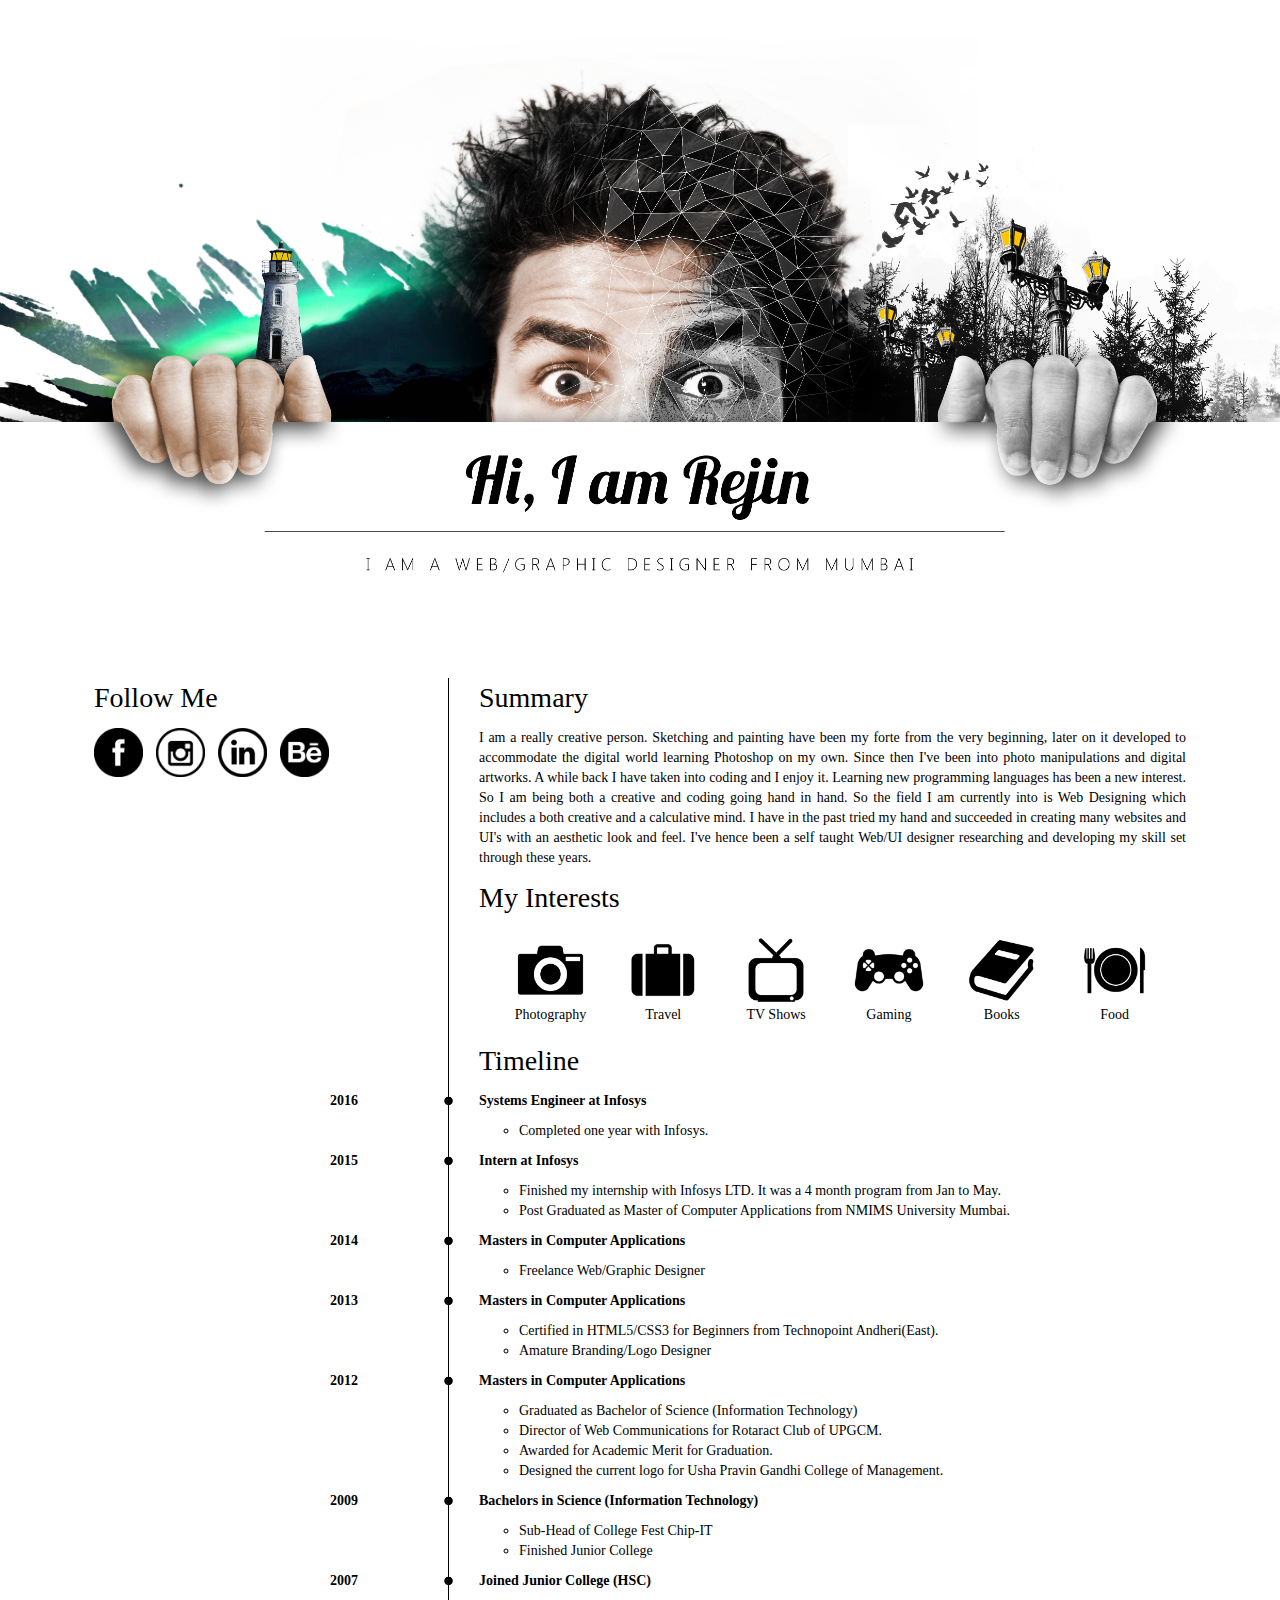
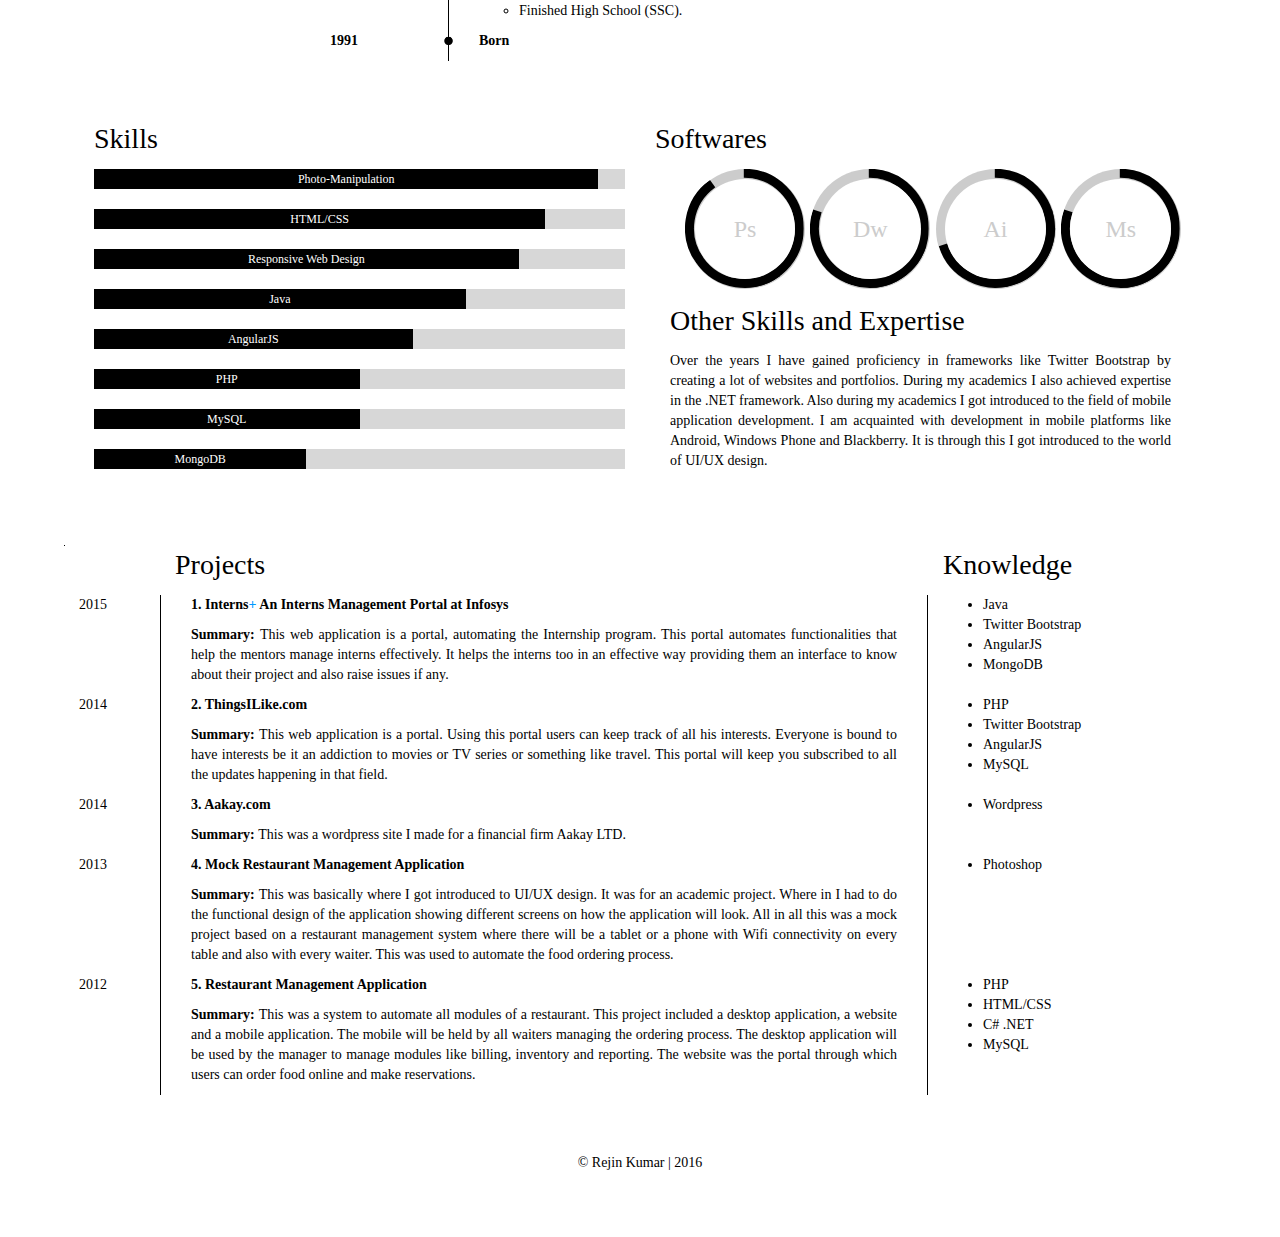
==== index.html @ b984c847 "Image extension changes" ====
<!doctype html>
<html>
<head>
<meta charset="utf-8">
<meta name="viewport" content="width=device-width, initial-scale=1.0">
<title>Rejin's Portfolio</title>
<link href="css/bootstrap.min.css" type="text/css" rel="stylesheet"/>
<link rel="stylesheet" type="text/css" title="default" href="css/main.css">
<link rel="stylesheet" href="css/animations.css">
<link rel="stylesheet" href="css/circle.css">
<link href="https://fonts.googleapis.com/css?family=Lobster" rel="stylesheet">
<script type="text/javascript" src="js/jquery-1.4.1.min.js"></script>
</head>

<body>
<header class="headerImage">
</header>
<section class="container-fluid">
	<article class="row">
    	<div class="col-lg-4">
        	<div class="col-xs-12 col-md-12 xs-spacing-top">
            	<p class="heading">Follow Me</p>
            	<ul class="ull">
                	<li class="lii"><a href="https://www.facebook.com/rejin.kumar.7/"><img src="images/fb.PNG" width="15%" height="10%"/></a></li>
                    <li class="lii"><a href="https://www.instagram.com/rejin_k/"><img src="images/insta.PNG" width="15%" height="10%"/></a></li>
                    <li class="lii"><a href="https://in.linkedin.com/in/rejin-kumar-aaa77750"><img src="images/linkedin.png" width="15%" height="10%"/></a></li>
                    <li class="lii"><a href="https://www.behance.net/Rejin"><img src="images/behance.png" width="15%" height="10%"/></a></li>
                </ul>
            </div>
            <div class="spacing hidden col-xs-6 col-md-12">
                <div>
                    <p class="heading">Contact Me</p>
                    <div class="col-lg-2"><p><strong>Phone:</strong></p></div><div class="col-lg-10"><p></p></div>
                    <div class="col-lg-2"><p><strong>Email:</strong></p></div><div class="col-lg-10"><p></p></div>
                </div>
            </div>
            <div class="spacing hidden col-xs-6 col-md-12">
            	<div>
            		<p class="heading">My Resume</p>
            	</div>
                <p>Please feel free to download <a><strong>My Resume</strong></a>.</p>
            </div>
            
        </div>
        <div class="col-lg-8 col-xs-12 timeline">
        	<div class="col-lg-12 col-xs-12">
                <div class="xs-spacing-top">
                    <p class="heading">Summary</p>
                </div>
                <div>
                <p>
                I am a really creative person. Sketching and painting have been my forte from the very beginning, later on it developed to accommodate the digital world learning Photoshop on my own. Since then I've been into photo manipulations and digital artworks. A while back I have taken into coding and I enjoy it. Learning new programming languages has been a new interest. So I am being both a creative and coding going hand in hand. So the field I am currently into is Web Designing which includes a both creative and a calculative mind. I have in the past tried my hand and succeeded in creating many websites and UI's with an aesthetic look and feel. I've hence been a self taught Web/UI designer researching and developing my skill set through these years.
                </p>
                </div>
                <div class="xs-spacing-top">
                    <p class="heading">My Interests</p>
                </div>
                    <div class="col-lg-12">
                        <div class="col-lg-2 col-xs-4 interest"><img src="images/camera.png" width="70%" height="70%"/><p>Photography</p></div>
                        <div class="col-lg-2 col-xs-4 interest"><img src="images/travel.png" width="70%" height="70%"/><p>Travel</p></div>
                        <div class="col-lg-2 col-xs-4 interest"><img src="images/tv.png" width="70%" height="70%"/><p>TV Shows</p></div>
                        <div class="col-lg-2 col-xs-4 interest"><img src="images/game.png" width="70%" height="70%"/><p>Gaming</p></div>
                        <div class="col-lg-2 col-xs-4 interest"><img src="images/books.PNG" width="70%" height="70%"/><p>Books</p></div>
                        <div class="col-lg-2 col-xs-4 interest"><img src="images/food.png" width="70%" height="70%"/><p>Food</p></div>
                    </div>
                </div>
             </div>
        </div>
    </article>
    <article class="row">
    	<div class="col-lg-4">
        </div>
        <div class="col-lg-8 timeline">
        	<div class="col-lg-12 xs-spacing-top">
            	<p class="heading">Timeline</p>
            </div>
        </div>
    </article>
    <article class="row">
    	<div class="col-lg-4 timelinedotleft">
        	<div class="col-lg-8">
        	</div>
        	<div class="col-lg-4">
            	<strong>2016</strong>
        	</div>
        </div>
    	<div>
    	<div class="col-lg-8 timeline timelinedotright">
        	<div class="col-lg-12">
        		<p><strong>Systems Engineer at Infosys</strong></p>
                <ul type="circle">
                      <li>Completed one year with Infosys.</li>
                  </ul>
        	</div>
        </div>
        </div>
    </article>
    <article class="row">
    	<div class="col-lg-4 timelinedotleft">
        	<div class="col-lg-8">
        	</div>
        	<div class="col-lg-4">
            	<strong>2015</strong>
        	</div>
        </div>
    	<div>
    	<div class="col-lg-8 timeline timelinedotright">
            <div class="col-lg-12">
        		<p><strong>Intern at Infosys</strong></p>
                  <ul type="circle">
                      <li>Finished my internship with Infosys LTD. It was a 4 month program from Jan to May.</li>
                      <li>Post Graduated as Master of Computer Applications from NMIMS University Mumbai. </li>
                  </ul>
        	</div>
        </div>
        </div>
    </article>
    <article class="row">
    	<div class="col-lg-4 timelinedotleft">
        	<div class="col-lg-8">
        	</div>
        	<div class="col-lg-4">
            	<strong>2014</strong>
        	</div>
        </div>
    	<div>
    	<div class="col-lg-8 timeline timelinedotright">
            <div class="col-lg-12">
        		<p><strong>Masters in Computer Applications</strong></p>
                  <ul type="circle">
                      <li>Freelance Web/Graphic Designer</li>
                  </ul>
        	</div>
        </div>
        </div>
    </article>
    <article class="row">
    	<div class="col-lg-4 timelinedotleft">
        	<div class="col-lg-8">
        	</div>
        	<div class="col-lg-4">
            	<strong>2013</strong>
        	</div>
        </div>
    	<div>
    	<div class="col-lg-8 timeline timelinedotright">
            <div class="col-lg-12">
        		<p><strong>Masters in Computer Applications</strong></p>
                  <ul type="circle">
                  	  <li>Certified in HTML5/CSS3 for Beginners from Technopoint Andheri(East).</li>
                      <li>Amature Branding/Logo Designer</li>
                  </ul>
        	</div>
        </div>
        </div>
    </article>
    <article class="row">
    	<div class="col-lg-4 timelinedotleft">
        	<div class="col-lg-8">
        	</div>
        	<div class="col-lg-4">
            	<strong>2012</strong>
        	</div>
        </div>
    	<div>
    	<div class="col-lg-8 timeline timelinedotright">
            <div class="col-lg-12">
        		<p><strong>Masters in Computer Applications</strong></p>
                  <ul type="circle">
                  	  <li>Graduated as Bachelor of Science (Information Technology)</li>
                      <li>Director of Web Communications for Rotaract Club of UPGCM.</li>
                      <li>Awarded for Academic Merit for Graduation.</li>
                      <li>Designed the current logo for Usha Pravin Gandhi College of Management.</li>
                  </ul>
        	</div>
        </div>
        </div>
    </article>
    <article class="row">
    	<div class="col-lg-4 timelinedotleft">
        	<div class="col-lg-8">
        	</div>
        	<div class="col-lg-4">
            	<strong>2009</strong>
        	</div>
        </div>
    	<div>
    	<div class="col-lg-8 timeline timelinedotright">
            <div class="col-lg-12">
        		<p><strong>Bachelors in Science (Information Technology)</strong></p>
                  <ul type="circle">
                  	  <li>Sub-Head of College Fest Chip-IT</li>
                      <li>Finished Junior College</li>
                  </ul>
        	</div>
        </div>
        </div>
    </article>	
    <article class="row">
    	<div class="col-lg-4 timelinedotleft">
        	<div class="col-lg-8">
        	</div>
        	<div class="col-lg-4">
            	<strong>2007</strong>
        	</div>
        </div>
    	<div>
    	<div class="col-lg-8 timeline timelinedotright">
            <div class="col-lg-12">
        		<p><strong>Joined Junior College (HSC)</strong></p>
                  <ul type="circle">
                  	  <li>Finished High School (SSC).</li>
                  </ul>
        	</div>
        </div>
        </div>
    </article>
    <article class="row">
    	<div class="col-lg-4 timelinedotleft">
        	<div class="col-lg-8">
        	</div>
        	<div class="col-lg-4">
            	<strong>1991</strong>
        	</div>
        </div>
    	<div>
    	<div class="col-lg-8 timeline timelinedotright">
            <div class="col-lg-12">
        		<p><strong>Born</strong></p>
        	</div>
        </div>
        </div>
    </article>
    <article class="row">
    	
    	<div class="col-lg-12 mediumspacing">
        	<div class="col-lg-6 xs-spacing-top">
            <p class="heading"> Skills </p>
            	<div class="progress">
  					<div class="progress-bar progress-bar-success" role="progressbar" aria-valuenow="40" aria-valuemin="0" aria-valuemax="100" style="width: 95%">
    					Photo-Manipulation 
  					</div>
				</div>
				<div class="progress">
  					<div class="progress-bar progress-bar-success" role="progressbar" aria-valuenow="20" aria-valuemin="0" aria-valuemax="100" style="width: 85%">
    					HTML/CSS
  					</div>
				</div>
				<div class="progress">
  					<div class="progress-bar progress-bar-success" role="progressbar" aria-valuenow="60" aria-valuemin="0" aria-valuemax="100" style="width: 80%">
    					Responsive Web Design
  					</div>
				</div>
				<div class="progress">
  					<div class="progress-bar progress-bar-success" role="progressbar" aria-valuenow="80" aria-valuemin="0" aria-valuemax="100" style="width: 70%">
    					Java
  					</div>
				</div>
                <div class="progress">
  					<div class="progress-bar progress-bar-success" role="progressbar" aria-valuenow="80" aria-valuemin="0" aria-valuemax="100" style="width: 60%">
    					AngularJS
  					</div>
				</div>
                <div class="progress">
  					<div class="progress-bar progress-bar-success" role="progressbar" aria-valuenow="80" aria-valuemin="0" aria-valuemax="100" style="width: 50%">
    					PHP
  					</div>
				</div>
                <div class="progress">
  					<div class="progress-bar progress-bar-success" role="progressbar" aria-valuenow="80" aria-valuemin="0" aria-valuemax="100" style="width: 50%">
    					MySQL
  					</div>
				</div>
                <div class="progress">
  					<div class="progress-bar progress-bar-success" role="progressbar" aria-valuenow="80" aria-valuemin="0" aria-valuemax="100" style="width: 40%">
    					MongoDB
  					</div>
				</div>
            </div>
        	<div class="col-lg-6 xs-spacing-top">
            <p class="heading "> Softwares </p>
            	<div class="col-lg-12 ">
                
                	<div class="col-lg-3 col-xs-6">
                        <div class="c100 p90 black">
                                <span>Ps</span>
                                <div class="slice">
                                    <div class="bar"></div>
                                    <div class="fill"></div>
                                </div>
                         </div>
                     </div>
                     <div class="col-lg-3 col-xs-6">
                        <div class="c100 p80 black">
                                <span>Dw</span>
                                <div class="slice">
                                    <div class="bar"></div>
                                    <div class="fill"></div>
                                </div>
                         </div>
                     </div>
                     <div class="col-lg-3 col-xs-6">
                        <div class="c100 p70 black">
                                <span>Ai</span>
                                <div class="slice">
                                    <div class="bar"></div>
                                    <div class="fill"></div>
                                </div>
                         </div>
                     </div>
                     <div class="col-lg-3 col-xs-6">
                        <div class="c100 p80 black">
                                <span>Ms</span>
                                <div class="slice">
                                    <div class="bar"></div>
                                    <div class="fill"></div>
                                </div>
                         </div>
                     </div>
                 </div>
                 <div class="col-lg-12 xs-padding-none xs-spacing-top">
        			<p class="heading">Other Skills and Expertise</p>
        			</div>
                 <div class="col-lg-12 xs-padding-none">
                 	<p>
                   Over the years I have gained proficiency in frameworks like Twitter Bootstrap by creating a lot of websites and portfolios. During my academics I also achieved expertise in the .NET framework. Also during my academics I got introduced to the field of mobile application development. I am acquainted with development in mobile platforms like Android, Windows Phone and Blackberry. It is through this I got introduced to the world of UI/UX design.
                    </p>
                </div>
             </div>
        </div>
    </article>
    
    
   
    <article class="row mediumspacing">
    	<div class="col-lg-1 timeline">
    	</div>
    	<div class="col-lg-8">
        	<p class="heading">Projects</p>
        </div>
        <div class="col-lg-3 hidden-xs">
        	<p class="heading">Knowledge</p>
        </div>
    </article>
    
    
    <article class="row">
    <div class="col-lg-1">
    <p>2015</p>
    </div>
    	<div class="col-lg-8 timeline projects">
        <div class="col-lg-12">
        	<p><Strong>1. Interns</Strong><strong style="color:#09F">+</strong><strong> An Interns Management Portal at Infosys</Strong></p>
            <p><Strong>Summary: </Strong>This web application is a portal, automating the Internship program. This portal automates functionalities that help the mentors manage interns effectively. It helps the interns too in an effective way providing them an interface to know about their project and also raise issues if any.
</p>
</div>
        </div>
        <div class="col-lg-3">
        <ul>
        	<li>Java</li>
            <li>Twitter Bootstrap</li>
            <li>AngularJS</li>
            <li>MongoDB</li>
        </ul>
        </div>
    </article>
    
    
    <article class="row">
    <div class="col-lg-1">
    <p>2014</p>
    </div>
    	<div class="col-lg-8 timeline projects">
        <div class="col-lg-12">
        	<p><Strong>2. ThingsILike.com</Strong></p>
            <p><Strong>Summary: </Strong>This web application is a portal. Using this portal users can keep track of all his interests. Everyone is bound to have interests be it an addiction to movies or TV series or something like travel. This portal will keep you subscribed to all the updates happening in that field.
</p>
</div>
        </div>
        <div class="col-lg-3">
        <ul>
        	<li>PHP</li>
            <li>Twitter Bootstrap</li>
            <li>AngularJS</li>
            <li>MySQL</li>
        </ul>
        </div>
    </article>
    
    
    
    <article class="row">
    <div class="col-lg-1">
    <p>2014</p>
    </div>
    	<div class="col-lg-8 timeline projects">
        <div class="col-lg-12">
        	<p><Strong>3. Aakay.com</Strong></p>
            <p><Strong>Summary: </Strong>This was a wordpress site I made for a financial firm Aakay LTD.
</p>
</div>
        </div>
        <div class="col-lg-3">
        <ul>
        	<li>Wordpress</li>
        </ul>
        </div>
    </article>
    
    
    <article class="row">
    <div class="col-lg-1">
    <p>2013</p>
    </div>
    	<div class="col-lg-8 timeline projects">
        <div class="col-lg-12">
        	<p><Strong>4. Mock Restaurant Management Application</Strong></p>
            <p><Strong>Summary: </Strong>This was basically where I got introduced to UI/UX design. It was for an academic project. Where in I had to do the functional design of the application showing different screens on how the application will look. All in all this was a mock project based on a restaurant management system where there will be a tablet or a phone with Wifi connectivity on every table and also with every waiter. This was used to automate the food ordering process.
</p>
</div>
        </div>
        <div class="col-lg-3">
        <ul>
        	<li>Photoshop</li>
        </ul>
        </div>
    </article>
    
    <article class="row">
    <div class="col-lg-1">
    <p>2012</p>
    </div>
    	<div class="col-lg-8 timeline projects">
        <div class="col-lg-12">
        	<p><Strong>5. Restaurant Management Application</Strong></p>
            <p><Strong>Summary: </Strong>This was a system to automate all modules of a restaurant. This project included a desktop application, a website and a mobile application. The mobile will be held by all waiters managing the ordering process. The desktop application will be used by the manager to manage modules like billing, inventory and reporting. The website was the portal through which users can order food online and make reservations.
</p>
</div>
        </div>
        <div class="col-lg-3">
        <ul>
        	<li>PHP</li>
            <li>HTML/CSS</li>
            <li>C# .NET</li>
            <li>MySQL</li>
        </ul>
        </div>
    </article>
    
    <footer class="row">
    	<div class="col-lg-12 mediumspacing">
        	<center>&copy; Rejin Kumar | 2016</center>
        </div>
    </footer>
</section>
</body>
</html>
---- css/main.css ----
body
{
	font-family:"Segoe UI";
	color:#000;
	text-align:justify;
}

.headerImage
{
	background:url(../images/NewPortfolio.jpg);
	background-size:100% auto;
	background-repeat:no-repeat;
	background-color:#fff;
	margin:0px;
	padding-bottom:48%;
}

.interest
{
	padding:1%;
	text-align:center;
}
.spacing
{
	padding-top:10%;
}

.mediumspacing
{
	padding-top:5%;
}
.timeline
{
	border-left: solid 1px #000000;
}

.projects
{
	border-right: solid 1px #000000;
}

.timelinedotright
{
	background-image:url(../images/timelinedotright.png);
	background-position:top left;
	background-repeat:no-repeat;
	background-size:60px;
}

.timelinedotleft
{
	background-image:url(../images/timelinedotleft.png);
	background-position:top right;
	background-repeat:no-repeat;
	background-size:60px;
}

.container-fluid
{
	margin:5%;
}
.heading
{
	font-family:"Lobster 1.3";
	font-size:200%;
	color:#000;
}

.ull
{
	padding-left:0px !important;
}
.lii
{
	display:inline;
	margin-right:10px;
}

.progress
{
	border-radius: 0px;
	background-color: #d7d7d7;
	-webkit-box-shadow: inset 0 1px 2px rgba(0, 0, 0, 0);
          box-shadow: inset 0 1px 2px rgba(0, 0, 0, 0);
}
.progress-bar-success
{
	background-color: #000;
}

@media only screen and (max-width: 600px) {
	.container-fluid{
		margin:0;
	}
	.xs-spacing-top{
		padding-top:20px;
	}
	.xs-padding-none{
		padding:0;
	}
		
    .timeline {
        border-left:none;
    }
	.timelinedotright{
		background-image:none;
	}
	.timelinedotleft{
		background-image:none;
	}
	.projects{
		border-right:none;
	}
	footer{
		padding-bottom: 40px;
	}
}
---- css/animations.css ----
/*
==============================================
CSS3 ANIMATION CHEAT SHEET
==============================================

Made by Justin Aguilar

www.justinaguilar.com/animations/

Questions, comments, concerns, love letters:
justin@justinaguilar.com
==============================================
*/

/*
==============================================
slideDown
==============================================
*/


.slideDown{
	animation-name: slideDown;
	-webkit-animation-name: slideDown;	

	animation-duration: 1s;	
	-webkit-animation-duration: 1s;

	animation-timing-function: ease;	
	-webkit-animation-timing-function: ease;	

	visibility: visible !important;						
}

@keyframes slideDown {
	0% {
		transform: translateY(-100%);
	}
	50%{
		transform: translateY(8%);
	}
	65%{
		transform: translateY(-4%);
	}
	80%{
		transform: translateY(4%);
	}
	95%{
		transform: translateY(-2%);
	}			
	100% {
		transform: translateY(0%);
	}		
}

@-webkit-keyframes slideDown {
	0% {
		-webkit-transform: translateY(-100%);
	}
	50%{
		-webkit-transform: translateY(8%);
	}
	65%{
		-webkit-transform: translateY(-4%);
	}
	80%{
		-webkit-transform: translateY(4%);
	}
	95%{
		-webkit-transform: translateY(-2%);
	}			
	100% {
		-webkit-transform: translateY(0%);
	}	
}

/*
==============================================
slideUp
==============================================
*/


.slideUp{
	animation-name: slideUp;
	-webkit-animation-name: slideUp;	

	animation-duration: 1s;	
	-webkit-animation-duration: 1s;

	animation-timing-function: ease;	
	-webkit-animation-timing-function: ease;

	visibility: visible !important;			
}

@keyframes slideUp {
	0% {
		transform: translateY(100%);
	}
	50%{
		transform: translateY(-8%);
	}
	65%{
		transform: translateY(4%);
	}
	80%{
		transform: translateY(-4%);
	}
	95%{
		transform: translateY(2%);
	}			
	100% {
		transform: translateY(0%);
	}	
}

@-webkit-keyframes slideUp {
	0% {
		-webkit-transform: translateY(100%);
	}
	50%{
		-webkit-transform: translateY(-8%);
	}
	65%{
		-webkit-transform: translateY(4%);
	}
	80%{
		-webkit-transform: translateY(-4%);
	}
	95%{
		-webkit-transform: translateY(2%);
	}			
	100% {
		-webkit-transform: translateY(0%);
	}	
}

/*
==============================================
slideLeft
==============================================
*/


.slideLeft{
	animation-name: slideLeft;
	-webkit-animation-name: slideLeft;	

	animation-duration: 1s;	
	-webkit-animation-duration: 1s;

	animation-timing-function: ease-in-out;	
	-webkit-animation-timing-function: ease-in-out;		

	visibility: visible !important;	
}

@keyframes slideLeft {
	0% {
		transform: translateX(150%);
	}
	50%{
		transform: translateX(-8%);
	}
	65%{
		transform: translateX(4%);
	}
	80%{
		transform: translateX(-4%);
	}
	95%{
		transform: translateX(2%);
	}			
	100% {
		transform: translateX(0%);
	}
}

@-webkit-keyframes slideLeft {
	0% {
		-webkit-transform: translateX(150%);
	}
	50%{
		-webkit-transform: translateX(-8%);
	}
	65%{
		-webkit-transform: translateX(4%);
	}
	80%{
		-webkit-transform: translateX(-4%);
	}
	95%{
		-webkit-transform: translateX(2%);
	}			
	100% {
		-webkit-transform: translateX(0%);
	}
}

/*
==============================================
slideRight
==============================================
*/


.slideRight{
	animation-name: slideRight;
	-webkit-animation-name: slideRight;	

	animation-duration: 1s;	
	-webkit-animation-duration: 1s;

	animation-timing-function: ease-in-out;	
	-webkit-animation-timing-function: ease-in-out;		

	visibility: visible !important;	
}

@keyframes slideRight {
	0% {
		transform: translateX(-150%);
	}
	50%{
		transform: translateX(8%);
	}
	65%{
		transform: translateX(-4%);
	}
	80%{
		transform: translateX(4%);
	}
	95%{
		transform: translateX(-2%);
	}			
	100% {
		transform: translateX(0%);
	}	
}

@-webkit-keyframes slideRight {
	0% {

		-webkit-transform: translateX(-150%);
	}
	50%{
		-webkit-transform: translateX(8%);
	}
	65%{
		-webkit-transform: translateX(-4%);
	}
	80%{
		-webkit-transform: translateX(4%);
	}
	95%{
		-webkit-transform: translateX(-2%);
	}			
	100% {
		-webkit-transform: translateX(0%);
	}
}

/*
==============================================
slideExpandUp
==============================================
*/


.slideExpandUp{
	animation-name: slideExpandUp;
	-webkit-animation-name: slideExpandUp;	

	animation-duration: 1.6s;	
	-webkit-animation-duration: 1.6s;

	animation-timing-function: ease-out;	
	-webkit-animation-timing-function: ease -out;

	visibility: visible !important;	
}

@keyframes slideExpandUp {
	0% {
		transform: translateY(100%) scaleX(0.5);
	}
	30%{
		transform: translateY(-8%) scaleX(0.5);
	}	
	40%{
		transform: translateY(2%) scaleX(0.5);
	}
	50%{
		transform: translateY(0%) scaleX(1.1);
	}
	60%{
		transform: translateY(0%) scaleX(0.9);		
	}
	70% {
		transform: translateY(0%) scaleX(1.05);
	}			
	80%{
		transform: translateY(0%) scaleX(0.95);		
	}
	90% {
		transform: translateY(0%) scaleX(1.02);
	}	
	100%{
		transform: translateY(0%) scaleX(1);		
	}
}

@-webkit-keyframes slideExpandUp {
	0% {
		-webkit-transform: translateY(100%) scaleX(0.5);
	}
	30%{
		-webkit-transform: translateY(-8%) scaleX(0.5);
	}	
	40%{
		-webkit-transform: translateY(2%) scaleX(0.5);
	}
	50%{
		-webkit-transform: translateY(0%) scaleX(1.1);
	}
	60%{
		-webkit-transform: translateY(0%) scaleX(0.9);		
	}
	70% {
		-webkit-transform: translateY(0%) scaleX(1.05);
	}			
	80%{
		-webkit-transform: translateY(0%) scaleX(0.95);		
	}
	90% {
		-webkit-transform: translateY(0%) scaleX(1.02);
	}	
	100%{
		-webkit-transform: translateY(0%) scaleX(1);		
	}
}

/*
==============================================
expandUp
==============================================
*/


.expandUp{
	animation-name: expandUp;
	-webkit-animation-name: expandUp;	

	animation-duration: 0.7s;	
	-webkit-animation-duration: 0.7s;

	animation-timing-function: ease;	
	-webkit-animation-timing-function: ease;		

	visibility: visible !important;	
}

@keyframes expandUp {
	0% {
		transform: translateY(100%) scale(0.6) scaleY(0.5);
	}
	60%{
		transform: translateY(-7%) scaleY(1.12);
	}
	75%{
		transform: translateY(3%);
	}	
	100% {
		transform: translateY(0%) scale(1) scaleY(1);
	}	
}

@-webkit-keyframes expandUp {
	0% {
		-webkit-transform: translateY(100%) scale(0.6) scaleY(0.5);
	}
	60%{
		-webkit-transform: translateY(-7%) scaleY(1.12);
	}
	75%{
		-webkit-transform: translateY(3%);
	}	
	100% {
		-webkit-transform: translateY(0%) scale(1) scaleY(1);
	}	
}

/*
==============================================
fadeIn
==============================================
*/

.fadeIn{
	animation-name: fadeIn;
	-webkit-animation-name: fadeIn;	

	animation-duration: 1.5s;	
	-webkit-animation-duration: 1.5s;

	animation-timing-function: ease-in-out;	
	-webkit-animation-timing-function: ease-in-out;		

	visibility: visible !important;	
}

@keyframes fadeIn {
	0% {
		transform: scale(0);
		opacity: 0.0;		
	}
	60% {
		transform: scale(1.1);	
	}
	80% {
		transform: scale(0.9);
		opacity: 1;	
	}	
	100% {
		transform: scale(1);
		opacity: 1;	
	}		
}

@-webkit-keyframes fadeIn {
	0% {
		-webkit-transform: scale(0);
		opacity: 0.0;		
	}
	60% {
		-webkit-transform: scale(1.1);
	}
	80% {
		-webkit-transform: scale(0.9);
		opacity: 1;	
	}	
	100% {
		-webkit-transform: scale(1);
		opacity: 1;	
	}		
}

/*
==============================================
expandOpen
==============================================
*/


.expandOpen{
	animation-name: expandOpen;
	-webkit-animation-name: expandOpen;	

	animation-duration: 1.2s;	
	-webkit-animation-duration: 1.2s;

	animation-timing-function: ease-out;	
	-webkit-animation-timing-function: ease-out;	

	visibility: visible !important;	
}

@keyframes expandOpen {
	0% {
		transform: scale(1.8);		
	}
	50% {
		transform: scale(0.95);
	}	
	80% {
		transform: scale(1.05);
	}
	90% {
		transform: scale(0.98);
	}	
	100% {
		transform: scale(1);
	}			
}

@-webkit-keyframes expandOpen {
	0% {
		-webkit-transform: scale(1.8);		
	}
	50% {
		-webkit-transform: scale(0.95);
	}	
	80% {
		-webkit-transform: scale(1.05);
	}
	90% {
		-webkit-transform: scale(0.98);
	}	
	100% {
		-webkit-transform: scale(1);
	}					
}

/*
==============================================
bigEntrance
==============================================
*/


.bigEntrance{
	animation-name: bigEntrance;
	-webkit-animation-name: bigEntrance;	

	animation-duration: 1.6s;	
	-webkit-animation-duration: 1.6s;

	animation-timing-function: ease-out;	
	-webkit-animation-timing-function: ease-out;	

	visibility: visible !important;			
}

@keyframes bigEntrance {
	0% {
		transform: scale(0.3) rotate(6deg) translateX(-30%) translateY(30%);
		opacity: 0.2;
	}
	30% {
		transform: scale(1.03) rotate(-2deg) translateX(2%) translateY(-2%);		
		opacity: 1;
	}
	45% {
		transform: scale(0.98) rotate(1deg) translateX(0%) translateY(0%);
		opacity: 1;
	}
	60% {
		transform: scale(1.01) rotate(-1deg) translateX(0%) translateY(0%);		
		opacity: 1;
	}	
	75% {
		transform: scale(0.99) rotate(1deg) translateX(0%) translateY(0%);
		opacity: 1;
	}
	90% {
		transform: scale(1.01) rotate(0deg) translateX(0%) translateY(0%);		
		opacity: 1;
	}	
	100% {
		transform: scale(1) rotate(0deg) translateX(0%) translateY(0%);
		opacity: 1;
	}		
}

@-webkit-keyframes bigEntrance {
	0% {
		-webkit-transform: scale(0.3) rotate(6deg) translateX(-30%) translateY(30%);
		opacity: 0.2;
	}
	30% {
		-webkit-transform: scale(1.03) rotate(-2deg) translateX(2%) translateY(-2%);		
		opacity: 1;
	}
	45% {
		-webkit-transform: scale(0.98) rotate(1deg) translateX(0%) translateY(0%);
		opacity: 1;
	}
	60% {
		-webkit-transform: scale(1.01) rotate(-1deg) translateX(0%) translateY(0%);		
		opacity: 1;
	}	
	75% {
		-webkit-transform: scale(0.99) rotate(1deg) translateX(0%) translateY(0%);
		opacity: 1;
	}
	90% {
		-webkit-transform: scale(1.01) rotate(0deg) translateX(0%) translateY(0%);		
		opacity: 1;
	}	
	100% {
		-webkit-transform: scale(1) rotate(0deg) translateX(0%) translateY(0%);
		opacity: 1;
	}				
}

/*
==============================================
hatch
==============================================
*/

.hatch{
	animation-name: hatch;
	-webkit-animation-name: hatch;	

	animation-duration: 2s;	
	-webkit-animation-duration: 2s;

	animation-timing-function: ease-in-out;	
	-webkit-animation-timing-function: ease-in-out;

	transform-origin: 50% 100%;
	-ms-transform-origin: 50% 100%;
	-webkit-transform-origin: 50% 100%; 

	visibility: visible !important;		
}

@keyframes hatch {
	0% {
		transform: rotate(0deg) scaleY(0.6);
	}
	20% {
		transform: rotate(-2deg) scaleY(1.05);
	}
	35% {
		transform: rotate(2deg) scaleY(1);
	}
	50% {
		transform: rotate(-2deg);
	}	
	65% {
		transform: rotate(1deg);
	}	
	80% {
		transform: rotate(-1deg);
	}		
	100% {
		transform: rotate(0deg);
	}									
}

@-webkit-keyframes hatch {
	0% {
		-webkit-transform: rotate(0deg) scaleY(0.6);
	}
	20% {
		-webkit-transform: rotate(-2deg) scaleY(1.05);
	}
	35% {
		-webkit-transform: rotate(2deg) scaleY(1);
	}
	50% {
		-webkit-transform: rotate(-2deg);
	}	
	65% {
		-webkit-transform: rotate(1deg);
	}	
	80% {
		-webkit-transform: rotate(-1deg);
	}		
	100% {
		-webkit-transform: rotate(0deg);
	}		
}


/*
==============================================
bounce
==============================================
*/


.bounce{
	animation-name: bounce;
	-webkit-animation-name: bounce;	

	animation-duration: 1.6s;	
	-webkit-animation-duration: 1.6s;

	animation-timing-function: ease;	
	-webkit-animation-timing-function: ease;	
	
	transform-origin: 50% 100%;
	-ms-transform-origin: 50% 100%;
	-webkit-transform-origin: 50% 100%; 	
}

@keyframes bounce {
	0% {
		transform: translateY(0%) scaleY(0.6);
	}
	60%{
		transform: translateY(-100%) scaleY(1.1);
	}
	70%{
		transform: translateY(0%) scaleY(0.95) scaleX(1.05);
	}
	80%{
		transform: translateY(0%) scaleY(1.05) scaleX(1);
	}	
	90%{
		transform: translateY(0%) scaleY(0.95) scaleX(1);
	}				
	100%{
		transform: translateY(0%) scaleY(1) scaleX(1);
	}	
}

@-webkit-keyframes bounce {
	0% {
		-webkit-transform: translateY(0%) scaleY(0.6);
	}
	60%{
		-webkit-transform: translateY(-100%) scaleY(1.1);
	}
	70%{
		-webkit-transform: translateY(0%) scaleY(0.95) scaleX(1.05);
	}
	80%{
		-webkit-transform: translateY(0%) scaleY(1.05) scaleX(1);
	}	
	90%{
		-webkit-transform: translateY(0%) scaleY(0.95) scaleX(1);
	}				
	100%{
		-webkit-transform: translateY(0%) scaleY(1) scaleX(1);
	}		
}


/*
==============================================
pulse
==============================================
*/

.pulse{
	animation-name: pulse;
	-webkit-animation-name: pulse;	

	animation-duration: 1.5s;	
	-webkit-animation-duration: 1.5s;

	animation-iteration-count: infinite;
	-webkit-animation-iteration-count: infinite;
}

@keyframes pulse {
	0% {
		transform: scale(0.9);
		opacity: 0.7;		
	}
	50% {
		transform: scale(1);
		opacity: 1;	
	}	
	100% {
		transform: scale(0.9);
		opacity: 0.7;	
	}			
}

@-webkit-keyframes pulse {
	0% {
		-webkit-transform: scale(0.95);
		opacity: 0.7;		
	}
	50% {
		-webkit-transform: scale(1);
		opacity: 1;	
	}	
	100% {
		-webkit-transform: scale(0.95);
		opacity: 0.7;	
	}			
}

/*
==============================================
floating
==============================================
*/

.floating{
	animation-name: floating;
	-webkit-animation-name: floating;

	animation-duration: 1.5s;	
	-webkit-animation-duration: 1.5s;

	animation-iteration-count: infinite;
	-webkit-animation-iteration-count: infinite;
}

@keyframes floating {
	0% {
		transform: translateY(0%);	
	}
	50% {
		transform: translateY(8%);	
	}	
	100% {
		transform: translateY(0%);
	}			
}

@-webkit-keyframes floating {
	0% {
		-webkit-transform: translateY(0%);	
	}
	50% {
		-webkit-transform: translateY(8%);	
	}	
	100% {
		-webkit-transform: translateY(0%);
	}			
}

/*
==============================================
tossing
==============================================
*/

.tossing{
	animation-name: tossing;
	-webkit-animation-name: tossing;	

	animation-duration: 2.5s;	
	-webkit-animation-duration: 2.5s;

	animation-iteration-count: infinite;
	-webkit-animation-iteration-count: infinite;
}

@keyframes tossing {
	0% {
		transform: rotate(-4deg);	
	}
	50% {
		transform: rotate(4deg);
	}
	100% {
		transform: rotate(-4deg);	
	}						
}

@-webkit-keyframes tossing {
	0% {
		-webkit-transform: rotate(-4deg);	
	}
	50% {
		-webkit-transform: rotate(4deg);
	}
	100% {
		-webkit-transform: rotate(-4deg);	
	}				
}

/*
==============================================
pullUp
==============================================
*/

.pullUp{
	animation-name: pullUp;
	-webkit-animation-name: pullUp;	

	animation-duration: 1.1s;	
	-webkit-animation-duration: 1.1s;

	animation-timing-function: ease-out;	
	-webkit-animation-timing-function: ease-out;	

	transform-origin: 50% 100%;
	-ms-transform-origin: 50% 100%;
	-webkit-transform-origin: 50% 100%; 		
}

@keyframes pullUp {
	0% {
		transform: scaleY(0.1);
	}
	40% {
		transform: scaleY(1.02);
	}
	60% {
		transform: scaleY(0.98);
	}
	80% {
		transform: scaleY(1.01);
	}
	100% {
		transform: scaleY(0.98);
	}				
	80% {
		transform: scaleY(1.01);
	}
	100% {
		transform: scaleY(1);
	}							
}

@-webkit-keyframes pullUp {
	0% {
		-webkit-transform: scaleY(0.1);
	}
	40% {
		-webkit-transform: scaleY(1.02);
	}
	60% {
		-webkit-transform: scaleY(0.98);
	}
	80% {
		-webkit-transform: scaleY(1.01);
	}
	100% {
		-webkit-transform: scaleY(0.98);
	}				
	80% {
		-webkit-transform: scaleY(1.01);
	}
	100% {
		-webkit-transform: scaleY(1);
	}		
}

/*
==============================================
pullDown
==============================================
*/

.pullDown{
	animation-name: pullDown;
	-webkit-animation-name: pullDown;	

	animation-duration: 1.1s;	
	-webkit-animation-duration: 1.1s;

	animation-timing-function: ease-out;	
	-webkit-animation-timing-function: ease-out;	

	transform-origin: 50% 0%;
	-ms-transform-origin: 50% 0%;
	-webkit-transform-origin: 50% 0%; 		
}

@keyframes pullDown {
	0% {
		transform: scaleY(0.1);
	}
	40% {
		transform: scaleY(1.02);
	}
	60% {
		transform: scaleY(0.98);
	}
	80% {
		transform: scaleY(1.01);
	}
	100% {
		transform: scaleY(0.98);
	}				
	80% {
		transform: scaleY(1.01);
	}
	100% {
		transform: scaleY(1);
	}							
}

@-webkit-keyframes pullDown {
	0% {
		-webkit-transform: scaleY(0.1);
	}
	40% {
		-webkit-transform: scaleY(1.02);
	}
	60% {
		-webkit-transform: scaleY(0.98);
	}
	80% {
		-webkit-transform: scaleY(1.01);
	}
	100% {
		-webkit-transform: scaleY(0.98);
	}				
	80% {
		-webkit-transform: scaleY(1.01);
	}
	100% {
		-webkit-transform: scaleY(1);
	}		
}

/*
==============================================
stretchLeft
==============================================
*/

.stretchLeft{
	animation-name: stretchLeft;
	-webkit-animation-name: stretchLeft;	

	animation-duration: 1.5s;	
	-webkit-animation-duration: 1.5s;

	animation-timing-function: ease-out;	
	-webkit-animation-timing-function: ease-out;	

	transform-origin: 100% 0%;
	-ms-transform-origin: 100% 0%;
	-webkit-transform-origin: 100% 0%; 
}

@keyframes stretchLeft {
	0% {
		transform: scaleX(0.3);
	}
	40% {
		transform: scaleX(1.02);
	}
	60% {
		transform: scaleX(0.98);
	}
	80% {
		transform: scaleX(1.01);
	}
	100% {
		transform: scaleX(0.98);
	}				
	80% {
		transform: scaleX(1.01);
	}
	100% {
		transform: scaleX(1);
	}							
}

@-webkit-keyframes stretchLeft {
	0% {
		-webkit-transform: scaleX(0.3);
	}
	40% {
		-webkit-transform: scaleX(1.02);
	}
	60% {
		-webkit-transform: scaleX(0.98);
	}
	80% {
		-webkit-transform: scaleX(1.01);
	}
	100% {
		-webkit-transform: scaleX(0.98);
	}				
	80% {
		-webkit-transform: scaleX(1.01);
	}
	100% {
		-webkit-transform: scaleX(1);
	}		
}

/*
==============================================
stretchRight
==============================================
*/

.stretchRight{
	animation-name: stretchRight;
	-webkit-animation-name: stretchRight;	

	animation-duration: 1.5s;	
	-webkit-animation-duration: 1.5s;

	animation-timing-function: ease-out;	
	-webkit-animation-timing-function: ease-out;	

	transform-origin: 0% 0%;
	-ms-transform-origin: 0% 0%;
	-webkit-transform-origin: 0% 0%; 		
}

@keyframes stretchRight {
	0% {
		transform: scaleX(0.3);
	}
	40% {
		transform: scaleX(1.02);
	}
	60% {
		transform: scaleX(0.98);
	}
	80% {
		transform: scaleX(1.01);
	}
	100% {
		transform: scaleX(0.98);
	}				
	80% {
		transform: scaleX(1.01);
	}
	100% {
		transform: scaleX(1);
	}							
}

@-webkit-keyframes stretchRight {
	0% {
		-webkit-transform: scaleX(0.3);
	}
	40% {
		-webkit-transform: scaleX(1.02);
	}
	60% {
		-webkit-transform: scaleX(0.98);
	}
	80% {
		-webkit-transform: scaleX(1.01);
	}
	100% {
		-webkit-transform: scaleX(0.98);
	}				
	80% {
		-webkit-transform: scaleX(1.01);
	}
	100% {
		-webkit-transform: scaleX(1);
	}		
}
---- css/circle.css ----
.rect-auto,
.c100.p51 .slice,
.c100.p52 .slice,
.c100.p53 .slice,
.c100.p54 .slice,
.c100.p55 .slice,
.c100.p56 .slice,
.c100.p57 .slice,
.c100.p58 .slice,
.c100.p59 .slice,
.c100.p60 .slice,
.c100.p61 .slice,
.c100.p62 .slice,
.c100.p63 .slice,
.c100.p64 .slice,
.c100.p65 .slice,
.c100.p66 .slice,
.c100.p67 .slice,
.c100.p68 .slice,
.c100.p69 .slice,
.c100.p70 .slice,
.c100.p71 .slice,
.c100.p72 .slice,
.c100.p73 .slice,
.c100.p74 .slice,
.c100.p75 .slice,
.c100.p76 .slice,
.c100.p77 .slice,
.c100.p78 .slice,
.c100.p79 .slice,
.c100.p80 .slice,
.c100.p81 .slice,
.c100.p82 .slice,
.c100.p83 .slice,
.c100.p84 .slice,
.c100.p85 .slice,
.c100.p86 .slice,
.c100.p87 .slice,
.c100.p88 .slice,
.c100.p89 .slice,
.c100.p90 .slice,
.c100.p91 .slice,
.c100.p92 .slice,
.c100.p93 .slice,
.c100.p94 .slice,
.c100.p95 .slice,
.c100.p96 .slice,
.c100.p97 .slice,
.c100.p98 .slice,
.c100.p99 .slice,
.c100.p100 .slice {
  clip: rect(auto, auto, auto, auto);
}
.pie,
.c100 .bar,
.c100.p51 .fill,
.c100.p52 .fill,
.c100.p53 .fill,
.c100.p54 .fill,
.c100.p55 .fill,
.c100.p56 .fill,
.c100.p57 .fill,
.c100.p58 .fill,
.c100.p59 .fill,
.c100.p60 .fill,
.c100.p61 .fill,
.c100.p62 .fill,
.c100.p63 .fill,
.c100.p64 .fill,
.c100.p65 .fill,
.c100.p66 .fill,
.c100.p67 .fill,
.c100.p68 .fill,
.c100.p69 .fill,
.c100.p70 .fill,
.c100.p71 .fill,
.c100.p72 .fill,
.c100.p73 .fill,
.c100.p74 .fill,
.c100.p75 .fill,
.c100.p76 .fill,
.c100.p77 .fill,
.c100.p78 .fill,
.c100.p79 .fill,
.c100.p80 .fill,
.c100.p81 .fill,
.c100.p82 .fill,
.c100.p83 .fill,
.c100.p84 .fill,
.c100.p85 .fill,
.c100.p86 .fill,
.c100.p87 .fill,
.c100.p88 .fill,
.c100.p89 .fill,
.c100.p90 .fill,
.c100.p91 .fill,
.c100.p92 .fill,
.c100.p93 .fill,
.c100.p94 .fill,
.c100.p95 .fill,
.c100.p96 .fill,
.c100.p97 .fill,
.c100.p98 .fill,
.c100.p99 .fill,
.c100.p100 .fill {
  position: absolute;
  border: 0.08em solid #307bbb;
  width: 0.84em;
  height: 0.84em;
  clip: rect(0em, 0.5em, 1em, 0em);
  border-radius: 50%;
  -webkit-transform: rotate(0deg);
  -moz-transform: rotate(0deg);
  -ms-transform: rotate(0deg);
  -o-transform: rotate(0deg);
  transform: rotate(0deg);
}
.pie-fill,
.c100.p51 .bar:after,
.c100.p51 .fill,
.c100.p52 .bar:after,
.c100.p52 .fill,
.c100.p53 .bar:after,
.c100.p53 .fill,
.c100.p54 .bar:after,
.c100.p54 .fill,
.c100.p55 .bar:after,
.c100.p55 .fill,
.c100.p56 .bar:after,
.c100.p56 .fill,
.c100.p57 .bar:after,
.c100.p57 .fill,
.c100.p58 .bar:after,
.c100.p58 .fill,
.c100.p59 .bar:after,
.c100.p59 .fill,
.c100.p60 .bar:after,
.c100.p60 .fill,
.c100.p61 .bar:after,
.c100.p61 .fill,
.c100.p62 .bar:after,
.c100.p62 .fill,
.c100.p63 .bar:after,
.c100.p63 .fill,
.c100.p64 .bar:after,
.c100.p64 .fill,
.c100.p65 .bar:after,
.c100.p65 .fill,
.c100.p66 .bar:after,
.c100.p66 .fill,
.c100.p67 .bar:after,
.c100.p67 .fill,
.c100.p68 .bar:after,
.c100.p68 .fill,
.c100.p69 .bar:after,
.c100.p69 .fill,
.c100.p70 .bar:after,
.c100.p70 .fill,
.c100.p71 .bar:after,
.c100.p71 .fill,
.c100.p72 .bar:after,
.c100.p72 .fill,
.c100.p73 .bar:after,
.c100.p73 .fill,
.c100.p74 .bar:after,
.c100.p74 .fill,
.c100.p75 .bar:after,
.c100.p75 .fill,
.c100.p76 .bar:after,
.c100.p76 .fill,
.c100.p77 .bar:after,
.c100.p77 .fill,
.c100.p78 .bar:after,
.c100.p78 .fill,
.c100.p79 .bar:after,
.c100.p79 .fill,
.c100.p80 .bar:after,
.c100.p80 .fill,
.c100.p81 .bar:after,
.c100.p81 .fill,
.c100.p82 .bar:after,
.c100.p82 .fill,
.c100.p83 .bar:after,
.c100.p83 .fill,
.c100.p84 .bar:after,
.c100.p84 .fill,
.c100.p85 .bar:after,
.c100.p85 .fill,
.c100.p86 .bar:after,
.c100.p86 .fill,
.c100.p87 .bar:after,
.c100.p87 .fill,
.c100.p88 .bar:after,
.c100.p88 .fill,
.c100.p89 .bar:after,
.c100.p89 .fill,
.c100.p90 .bar:after,
.c100.p90 .fill,
.c100.p91 .bar:after,
.c100.p91 .fill,
.c100.p92 .bar:after,
.c100.p92 .fill,
.c100.p93 .bar:after,
.c100.p93 .fill,
.c100.p94 .bar:after,
.c100.p94 .fill,
.c100.p95 .bar:after,
.c100.p95 .fill,
.c100.p96 .bar:after,
.c100.p96 .fill,
.c100.p97 .bar:after,
.c100.p97 .fill,
.c100.p98 .bar:after,
.c100.p98 .fill,
.c100.p99 .bar:after,
.c100.p99 .fill,
.c100.p100 .bar:after,
.c100.p100 .fill {
  -webkit-transform: rotate(180deg);
  -moz-transform: rotate(180deg);
  -ms-transform: rotate(180deg);
  -o-transform: rotate(180deg);
  transform: rotate(180deg);
}
.c100 {
  position: relative;
  font-size: 120px;
  width: 1em;
  height: 1em;
  border-radius: 50%;
  float: left;
  margin: 0 0.1em 0.1em 0;
  background-color: #cccccc;
}
.c100 *,
.c100 *:before,
.c100 *:after {
  -webkit-box-sizing: content-box;
  -moz-box-sizing: content-box;
  box-sizing: content-box;
}
.c100.center {
  float: none;
  margin: 0 auto;
}
.c100.big {
  font-size: 240px;
}
.c100.small {
  font-size: 80px;
}
.c100 > span {
  position: absolute;
  width: 100%;
  z-index: 1;
  left: 0;
  top: 0;
  width: 5em;
  line-height: 5em;
  font-size: 0.2em;
  color: #cccccc;
  display: block;
  text-align: center;
  white-space: nowrap;
  -webkit-transition-property: all;
  -moz-transition-property: all;
  -o-transition-property: all;
  transition-property: all;
  -webkit-transition-duration: 0.2s;
  -moz-transition-duration: 0.2s;
  -o-transition-duration: 0.2s;
  transition-duration: 0.2s;
  -webkit-transition-timing-function: ease-out;
  -moz-transition-timing-function: ease-out;
  -o-transition-timing-function: ease-out;
  transition-timing-function: ease-out;
}
.c100:after {
  position: absolute;
  top: 0.08em;
  left: 0.08em;
  display: block;
  content: " ";
  border-radius: 50%;
  background-color: #fff;
  width: 0.84em;
  height: 0.84em;
  -webkit-transition-property: all;
  -moz-transition-property: all;
  -o-transition-property: all;
  transition-property: all;
  -webkit-transition-duration: 0.2s;
  -moz-transition-duration: 0.2s;
  -o-transition-duration: 0.2s;
  transition-duration: 0.2s;
  -webkit-transition-timing-function: ease-in;
  -moz-transition-timing-function: ease-in;
  -o-transition-timing-function: ease-in;
  transition-timing-function: ease-in;
}
.c100 .slice {
  position: absolute;
  width: 1em;
  height: 1em;
  clip: rect(0em, 1em, 1em, 0.5em);
}
.c100.p1 .bar {
  -webkit-transform: rotate(3.6deg);
  -moz-transform: rotate(3.6deg);
  -ms-transform: rotate(3.6deg);
  -o-transform: rotate(3.6deg);
  transform: rotate(3.6deg);
}
.c100.p2 .bar {
  -webkit-transform: rotate(7.2deg);
  -moz-transform: rotate(7.2deg);
  -ms-transform: rotate(7.2deg);
  -o-transform: rotate(7.2deg);
  transform: rotate(7.2deg);
}
.c100.p3 .bar {
  -webkit-transform: rotate(10.8deg);
  -moz-transform: rotate(10.8deg);
  -ms-transform: rotate(10.8deg);
  -o-transform: rotate(10.8deg);
  transform: rotate(10.8deg);
}
.c100.p4 .bar {
  -webkit-transform: rotate(14.4deg);
  -moz-transform: rotate(14.4deg);
  -ms-transform: rotate(14.4deg);
  -o-transform: rotate(14.4deg);
  transform: rotate(14.4deg);
}
.c100.p5 .bar {
  -webkit-transform: rotate(18deg);
  -moz-transform: rotate(18deg);
  -ms-transform: rotate(18deg);
  -o-transform: rotate(18deg);
  transform: rotate(18deg);
}
.c100.p6 .bar {
  -webkit-transform: rotate(21.6deg);
  -moz-transform: rotate(21.6deg);
  -ms-transform: rotate(21.6deg);
  -o-transform: rotate(21.6deg);
  transform: rotate(21.6deg);
}
.c100.p7 .bar {
  -webkit-transform: rotate(25.2deg);
  -moz-transform: rotate(25.2deg);
  -ms-transform: rotate(25.2deg);
  -o-transform: rotate(25.2deg);
  transform: rotate(25.2deg);
}
.c100.p8 .bar {
  -webkit-transform: rotate(28.8deg);
  -moz-transform: rotate(28.8deg);
  -ms-transform: rotate(28.8deg);
  -o-transform: rotate(28.8deg);
  transform: rotate(28.8deg);
}
.c100.p9 .bar {
  -webkit-transform: rotate(32.4deg);
  -moz-transform: rotate(32.4deg);
  -ms-transform: rotate(32.4deg);
  -o-transform: rotate(32.4deg);
  transform: rotate(32.4deg);
}
.c100.p10 .bar {
  -webkit-transform: rotate(36deg);
  -moz-transform: rotate(36deg);
  -ms-transform: rotate(36deg);
  -o-transform: rotate(36deg);
  transform: rotate(36deg);
}
.c100.p11 .bar {
  -webkit-transform: rotate(39.6deg);
  -moz-transform: rotate(39.6deg);
  -ms-transform: rotate(39.6deg);
  -o-transform: rotate(39.6deg);
  transform: rotate(39.6deg);
}
.c100.p12 .bar {
  -webkit-transform: rotate(43.2deg);
  -moz-transform: rotate(43.2deg);
  -ms-transform: rotate(43.2deg);
  -o-transform: rotate(43.2deg);
  transform: rotate(43.2deg);
}
.c100.p13 .bar {
  -webkit-transform: rotate(46.800000000000004deg);
  -moz-transform: rotate(46.800000000000004deg);
  -ms-transform: rotate(46.800000000000004deg);
  -o-transform: rotate(46.800000000000004deg);
  transform: rotate(46.800000000000004deg);
}
.c100.p14 .bar {
  -webkit-transform: rotate(50.4deg);
  -moz-transform: rotate(50.4deg);
  -ms-transform: rotate(50.4deg);
  -o-transform: rotate(50.4deg);
  transform: rotate(50.4deg);
}
.c100.p15 .bar {
  -webkit-transform: rotate(54deg);
  -moz-transform: rotate(54deg);
  -ms-transform: rotate(54deg);
  -o-transform: rotate(54deg);
  transform: rotate(54deg);
}
.c100.p16 .bar {
  -webkit-transform: rotate(57.6deg);
  -moz-transform: rotate(57.6deg);
  -ms-transform: rotate(57.6deg);
  -o-transform: rotate(57.6deg);
  transform: rotate(57.6deg);
}
.c100.p17 .bar {
  -webkit-transform: rotate(61.2deg);
  -moz-transform: rotate(61.2deg);
  -ms-transform: rotate(61.2deg);
  -o-transform: rotate(61.2deg);
  transform: rotate(61.2deg);
}
.c100.p18 .bar {
  -webkit-transform: rotate(64.8deg);
  -moz-transform: rotate(64.8deg);
  -ms-transform: rotate(64.8deg);
  -o-transform: rotate(64.8deg);
  transform: rotate(64.8deg);
}
.c100.p19 .bar {
  -webkit-transform: rotate(68.4deg);
  -moz-transform: rotate(68.4deg);
  -ms-transform: rotate(68.4deg);
  -o-transform: rotate(68.4deg);
  transform: rotate(68.4deg);
}
.c100.p20 .bar {
  -webkit-transform: rotate(72deg);
  -moz-transform: rotate(72deg);
  -ms-transform: rotate(72deg);
  -o-transform: rotate(72deg);
  transform: rotate(72deg);
}
.c100.p21 .bar {
  -webkit-transform: rotate(75.60000000000001deg);
  -moz-transform: rotate(75.60000000000001deg);
  -ms-transform: rotate(75.60000000000001deg);
  -o-transform: rotate(75.60000000000001deg);
  transform: rotate(75.60000000000001deg);
}
.c100.p22 .bar {
  -webkit-transform: rotate(79.2deg);
  -moz-transform: rotate(79.2deg);
  -ms-transform: rotate(79.2deg);
  -o-transform: rotate(79.2deg);
  transform: rotate(79.2deg);
}
.c100.p23 .bar {
  -webkit-transform: rotate(82.8deg);
  -moz-transform: rotate(82.8deg);
  -ms-transform: rotate(82.8deg);
  -o-transform: rotate(82.8deg);
  transform: rotate(82.8deg);
}
.c100.p24 .bar {
  -webkit-transform: rotate(86.4deg);
  -moz-transform: rotate(86.4deg);
  -ms-transform: rotate(86.4deg);
  -o-transform: rotate(86.4deg);
  transform: rotate(86.4deg);
}
.c100.p25 .bar {
  -webkit-transform: rotate(90deg);
  -moz-transform: rotate(90deg);
  -ms-transform: rotate(90deg);
  -o-transform: rotate(90deg);
  transform: rotate(90deg);
}
.c100.p26 .bar {
  -webkit-transform: rotate(93.60000000000001deg);
  -moz-transform: rotate(93.60000000000001deg);
  -ms-transform: rotate(93.60000000000001deg);
  -o-transform: rotate(93.60000000000001deg);
  transform: rotate(93.60000000000001deg);
}
.c100.p27 .bar {
  -webkit-transform: rotate(97.2deg);
  -moz-transform: rotate(97.2deg);
  -ms-transform: rotate(97.2deg);
  -o-transform: rotate(97.2deg);
  transform: rotate(97.2deg);
}
.c100.p28 .bar {
  -webkit-transform: rotate(100.8deg);
  -moz-transform: rotate(100.8deg);
  -ms-transform: rotate(100.8deg);
  -o-transform: rotate(100.8deg);
  transform: rotate(100.8deg);
}
.c100.p29 .bar {
  -webkit-transform: rotate(104.4deg);
  -moz-transform: rotate(104.4deg);
  -ms-transform: rotate(104.4deg);
  -o-transform: rotate(104.4deg);
  transform: rotate(104.4deg);
}
.c100.p30 .bar {
  -webkit-transform: rotate(108deg);
  -moz-transform: rotate(108deg);
  -ms-transform: rotate(108deg);
  -o-transform: rotate(108deg);
  transform: rotate(108deg);
}
.c100.p31 .bar {
  -webkit-transform: rotate(111.60000000000001deg);
  -moz-transform: rotate(111.60000000000001deg);
  -ms-transform: rotate(111.60000000000001deg);
  -o-transform: rotate(111.60000000000001deg);
  transform: rotate(111.60000000000001deg);
}
.c100.p32 .bar {
  -webkit-transform: rotate(115.2deg);
  -moz-transform: rotate(115.2deg);
  -ms-transform: rotate(115.2deg);
  -o-transform: rotate(115.2deg);
  transform: rotate(115.2deg);
}
.c100.p33 .bar {
  -webkit-transform: rotate(118.8deg);
  -moz-transform: rotate(118.8deg);
  -ms-transform: rotate(118.8deg);
  -o-transform: rotate(118.8deg);
  transform: rotate(118.8deg);
}
.c100.p34 .bar {
  -webkit-transform: rotate(122.4deg);
  -moz-transform: rotate(122.4deg);
  -ms-transform: rotate(122.4deg);
  -o-transform: rotate(122.4deg);
  transform: rotate(122.4deg);
}
.c100.p35 .bar {
  -webkit-transform: rotate(126deg);
  -moz-transform: rotate(126deg);
  -ms-transform: rotate(126deg);
  -o-transform: rotate(126deg);
  transform: rotate(126deg);
}
.c100.p36 .bar {
  -webkit-transform: rotate(129.6deg);
  -moz-transform: rotate(129.6deg);
  -ms-transform: rotate(129.6deg);
  -o-transform: rotate(129.6deg);
  transform: rotate(129.6deg);
}
.c100.p37 .bar {
  -webkit-transform: rotate(133.20000000000002deg);
  -moz-transform: rotate(133.20000000000002deg);
  -ms-transform: rotate(133.20000000000002deg);
  -o-transform: rotate(133.20000000000002deg);
  transform: rotate(133.20000000000002deg);
}
.c100.p38 .bar {
  -webkit-transform: rotate(136.8deg);
  -moz-transform: rotate(136.8deg);
  -ms-transform: rotate(136.8deg);
  -o-transform: rotate(136.8deg);
  transform: rotate(136.8deg);
}
.c100.p39 .bar {
  -webkit-transform: rotate(140.4deg);
  -moz-transform: rotate(140.4deg);
  -ms-transform: rotate(140.4deg);
  -o-transform: rotate(140.4deg);
  transform: rotate(140.4deg);
}
.c100.p40 .bar {
  -webkit-transform: rotate(144deg);
  -moz-transform: rotate(144deg);
  -ms-transform: rotate(144deg);
  -o-transform: rotate(144deg);
  transform: rotate(144deg);
}
.c100.p41 .bar {
  -webkit-transform: rotate(147.6deg);
  -moz-transform: rotate(147.6deg);
  -ms-transform: rotate(147.6deg);
  -o-transform: rotate(147.6deg);
  transform: rotate(147.6deg);
}
.c100.p42 .bar {
  -webkit-transform: rotate(151.20000000000002deg);
  -moz-transform: rotate(151.20000000000002deg);
  -ms-transform: rotate(151.20000000000002deg);
  -o-transform: rotate(151.20000000000002deg);
  transform: rotate(151.20000000000002deg);
}
.c100.p43 .bar {
  -webkit-transform: rotate(154.8deg);
  -moz-transform: rotate(154.8deg);
  -ms-transform: rotate(154.8deg);
  -o-transform: rotate(154.8deg);
  transform: rotate(154.8deg);
}
.c100.p44 .bar {
  -webkit-transform: rotate(158.4deg);
  -moz-transform: rotate(158.4deg);
  -ms-transform: rotate(158.4deg);
  -o-transform: rotate(158.4deg);
  transform: rotate(158.4deg);
}
.c100.p45 .bar {
  -webkit-transform: rotate(162deg);
  -moz-transform: rotate(162deg);
  -ms-transform: rotate(162deg);
  -o-transform: rotate(162deg);
  transform: rotate(162deg);
}
.c100.p46 .bar {
  -webkit-transform: rotate(165.6deg);
  -moz-transform: rotate(165.6deg);
  -ms-transform: rotate(165.6deg);
  -o-transform: rotate(165.6deg);
  transform: rotate(165.6deg);
}
.c100.p47 .bar {
  -webkit-transform: rotate(169.20000000000002deg);
  -moz-transform: rotate(169.20000000000002deg);
  -ms-transform: rotate(169.20000000000002deg);
  -o-transform: rotate(169.20000000000002deg);
  transform: rotate(169.20000000000002deg);
}
.c100.p48 .bar {
  -webkit-transform: rotate(172.8deg);
  -moz-transform: rotate(172.8deg);
  -ms-transform: rotate(172.8deg);
  -o-transform: rotate(172.8deg);
  transform: rotate(172.8deg);
}
.c100.p49 .bar {
  -webkit-transform: rotate(176.4deg);
  -moz-transform: rotate(176.4deg);
  -ms-transform: rotate(176.4deg);
  -o-transform: rotate(176.4deg);
  transform: rotate(176.4deg);
}
.c100.p50 .bar {
  -webkit-transform: rotate(180deg);
  -moz-transform: rotate(180deg);
  -ms-transform: rotate(180deg);
  -o-transform: rotate(180deg);
  transform: rotate(180deg);
}
.c100.p51 .bar {
  -webkit-transform: rotate(183.6deg);
  -moz-transform: rotate(183.6deg);
  -ms-transform: rotate(183.6deg);
  -o-transform: rotate(183.6deg);
  transform: rotate(183.6deg);
}
.c100.p52 .bar {
  -webkit-transform: rotate(187.20000000000002deg);
  -moz-transform: rotate(187.20000000000002deg);
  -ms-transform: rotate(187.20000000000002deg);
  -o-transform: rotate(187.20000000000002deg);
  transform: rotate(187.20000000000002deg);
}
.c100.p53 .bar {
  -webkit-transform: rotate(190.8deg);
  -moz-transform: rotate(190.8deg);
  -ms-transform: rotate(190.8deg);
  -o-transform: rotate(190.8deg);
  transform: rotate(190.8deg);
}
.c100.p54 .bar {
  -webkit-transform: rotate(194.4deg);
  -moz-transform: rotate(194.4deg);
  -ms-transform: rotate(194.4deg);
  -o-transform: rotate(194.4deg);
  transform: rotate(194.4deg);
}
.c100.p55 .bar {
  -webkit-transform: rotate(198deg);
  -moz-transform: rotate(198deg);
  -ms-transform: rotate(198deg);
  -o-transform: rotate(198deg);
  transform: rotate(198deg);
}
.c100.p56 .bar {
  -webkit-transform: rotate(201.6deg);
  -moz-transform: rotate(201.6deg);
  -ms-transform: rotate(201.6deg);
  -o-transform: rotate(201.6deg);
  transform: rotate(201.6deg);
}
.c100.p57 .bar {
  -webkit-transform: rotate(205.20000000000002deg);
  -moz-transform: rotate(205.20000000000002deg);
  -ms-transform: rotate(205.20000000000002deg);
  -o-transform: rotate(205.20000000000002deg);
  transform: rotate(205.20000000000002deg);
}
.c100.p58 .bar {
  -webkit-transform: rotate(208.8deg);
  -moz-transform: rotate(208.8deg);
  -ms-transform: rotate(208.8deg);
  -o-transform: rotate(208.8deg);
  transform: rotate(208.8deg);
}
.c100.p59 .bar {
  -webkit-transform: rotate(212.4deg);
  -moz-transform: rotate(212.4deg);
  -ms-transform: rotate(212.4deg);
  -o-transform: rotate(212.4deg);
  transform: rotate(212.4deg);
}
.c100.p60 .bar {
  -webkit-transform: rotate(216deg);
  -moz-transform: rotate(216deg);
  -ms-transform: rotate(216deg);
  -o-transform: rotate(216deg);
  transform: rotate(216deg);
}
.c100.p61 .bar {
  -webkit-transform: rotate(219.6deg);
  -moz-transform: rotate(219.6deg);
  -ms-transform: rotate(219.6deg);
  -o-transform: rotate(219.6deg);
  transform: rotate(219.6deg);
}
.c100.p62 .bar {
  -webkit-transform: rotate(223.20000000000002deg);
  -moz-transform: rotate(223.20000000000002deg);
  -ms-transform: rotate(223.20000000000002deg);
  -o-transform: rotate(223.20000000000002deg);
  transform: rotate(223.20000000000002deg);
}
.c100.p63 .bar {
  -webkit-transform: rotate(226.8deg);
  -moz-transform: rotate(226.8deg);
  -ms-transform: rotate(226.8deg);
  -o-transform: rotate(226.8deg);
  transform: rotate(226.8deg);
}
.c100.p64 .bar {
  -webkit-transform: rotate(230.4deg);
  -moz-transform: rotate(230.4deg);
  -ms-transform: rotate(230.4deg);
  -o-transform: rotate(230.4deg);
  transform: rotate(230.4deg);
}
.c100.p65 .bar {
  -webkit-transform: rotate(234deg);
  -moz-transform: rotate(234deg);
  -ms-transform: rotate(234deg);
  -o-transform: rotate(234deg);
  transform: rotate(234deg);
}
.c100.p66 .bar {
  -webkit-transform: rotate(237.6deg);
  -moz-transform: rotate(237.6deg);
  -ms-transform: rotate(237.6deg);
  -o-transform: rotate(237.6deg);
  transform: rotate(237.6deg);
}
.c100.p67 .bar {
  -webkit-transform: rotate(241.20000000000002deg);
  -moz-transform: rotate(241.20000000000002deg);
  -ms-transform: rotate(241.20000000000002deg);
  -o-transform: rotate(241.20000000000002deg);
  transform: rotate(241.20000000000002deg);
}
.c100.p68 .bar {
  -webkit-transform: rotate(244.8deg);
  -moz-transform: rotate(244.8deg);
  -ms-transform: rotate(244.8deg);
  -o-transform: rotate(244.8deg);
  transform: rotate(244.8deg);
}
.c100.p69 .bar {
  -webkit-transform: rotate(248.4deg);
  -moz-transform: rotate(248.4deg);
  -ms-transform: rotate(248.4deg);
  -o-transform: rotate(248.4deg);
  transform: rotate(248.4deg);
}
.c100.p70 .bar {
  -webkit-transform: rotate(252deg);
  -moz-transform: rotate(252deg);
  -ms-transform: rotate(252deg);
  -o-transform: rotate(252deg);
  transform: rotate(252deg);
}
.c100.p71 .bar {
  -webkit-transform: rotate(255.6deg);
  -moz-transform: rotate(255.6deg);
  -ms-transform: rotate(255.6deg);
  -o-transform: rotate(255.6deg);
  transform: rotate(255.6deg);
}
.c100.p72 .bar {
  -webkit-transform: rotate(259.2deg);
  -moz-transform: rotate(259.2deg);
  -ms-transform: rotate(259.2deg);
  -o-transform: rotate(259.2deg);
  transform: rotate(259.2deg);
}
.c100.p73 .bar {
  -webkit-transform: rotate(262.8deg);
  -moz-transform: rotate(262.8deg);
  -ms-transform: rotate(262.8deg);
  -o-transform: rotate(262.8deg);
  transform: rotate(262.8deg);
}
.c100.p74 .bar {
  -webkit-transform: rotate(266.40000000000003deg);
  -moz-transform: rotate(266.40000000000003deg);
  -ms-transform: rotate(266.40000000000003deg);
  -o-transform: rotate(266.40000000000003deg);
  transform: rotate(266.40000000000003deg);
}
.c100.p75 .bar {
  -webkit-transform: rotate(270deg);
  -moz-transform: rotate(270deg);
  -ms-transform: rotate(270deg);
  -o-transform: rotate(270deg);
  transform: rotate(270deg);
}
.c100.p76 .bar {
  -webkit-transform: rotate(273.6deg);
  -moz-transform: rotate(273.6deg);
  -ms-transform: rotate(273.6deg);
  -o-transform: rotate(273.6deg);
  transform: rotate(273.6deg);
}
.c100.p77 .bar {
  -webkit-transform: rotate(277.2deg);
  -moz-transform: rotate(277.2deg);
  -ms-transform: rotate(277.2deg);
  -o-transform: rotate(277.2deg);
  transform: rotate(277.2deg);
}
.c100.p78 .bar {
  -webkit-transform: rotate(280.8deg);
  -moz-transform: rotate(280.8deg);
  -ms-transform: rotate(280.8deg);
  -o-transform: rotate(280.8deg);
  transform: rotate(280.8deg);
}
.c100.p79 .bar {
  -webkit-transform: rotate(284.40000000000003deg);
  -moz-transform: rotate(284.40000000000003deg);
  -ms-transform: rotate(284.40000000000003deg);
  -o-transform: rotate(284.40000000000003deg);
  transform: rotate(284.40000000000003deg);
}
.c100.p80 .bar {
  -webkit-transform: rotate(288deg);
  -moz-transform: rotate(288deg);
  -ms-transform: rotate(288deg);
  -o-transform: rotate(288deg);
  transform: rotate(288deg);
}
.c100.p81 .bar {
  -webkit-transform: rotate(291.6deg);
  -moz-transform: rotate(291.6deg);
  -ms-transform: rotate(291.6deg);
  -o-transform: rotate(291.6deg);
  transform: rotate(291.6deg);
}
.c100.p82 .bar {
  -webkit-transform: rotate(295.2deg);
  -moz-transform: rotate(295.2deg);
  -ms-transform: rotate(295.2deg);
  -o-transform: rotate(295.2deg);
  transform: rotate(295.2deg);
}
.c100.p83 .bar {
  -webkit-transform: rotate(298.8deg);
  -moz-transform: rotate(298.8deg);
  -ms-transform: rotate(298.8deg);
  -o-transform: rotate(298.8deg);
  transform: rotate(298.8deg);
}
.c100.p84 .bar {
  -webkit-transform: rotate(302.40000000000003deg);
  -moz-transform: rotate(302.40000000000003deg);
  -ms-transform: rotate(302.40000000000003deg);
  -o-transform: rotate(302.40000000000003deg);
  transform: rotate(302.40000000000003deg);
}
.c100.p85 .bar {
  -webkit-transform: rotate(306deg);
  -moz-transform: rotate(306deg);
  -ms-transform: rotate(306deg);
  -o-transform: rotate(306deg);
  transform: rotate(306deg);
}
.c100.p86 .bar {
  -webkit-transform: rotate(309.6deg);
  -moz-transform: rotate(309.6deg);
  -ms-transform: rotate(309.6deg);
  -o-transform: rotate(309.6deg);
  transform: rotate(309.6deg);
}
.c100.p87 .bar {
  -webkit-transform: rotate(313.2deg);
  -moz-transform: rotate(313.2deg);
  -ms-transform: rotate(313.2deg);
  -o-transform: rotate(313.2deg);
  transform: rotate(313.2deg);
}
.c100.p88 .bar {
  -webkit-transform: rotate(316.8deg);
  -moz-transform: rotate(316.8deg);
  -ms-transform: rotate(316.8deg);
  -o-transform: rotate(316.8deg);
  transform: rotate(316.8deg);
}
.c100.p89 .bar {
  -webkit-transform: rotate(320.40000000000003deg);
  -moz-transform: rotate(320.40000000000003deg);
  -ms-transform: rotate(320.40000000000003deg);
  -o-transform: rotate(320.40000000000003deg);
  transform: rotate(320.40000000000003deg);
}
.c100.p90 .bar {
  -webkit-transform: rotate(324deg);
  -moz-transform: rotate(324deg);
  -ms-transform: rotate(324deg);
  -o-transform: rotate(324deg);
  transform: rotate(324deg);
}
.c100.p91 .bar {
  -webkit-transform: rotate(327.6deg);
  -moz-transform: rotate(327.6deg);
  -ms-transform: rotate(327.6deg);
  -o-transform: rotate(327.6deg);
  transform: rotate(327.6deg);
}
.c100.p92 .bar {
  -webkit-transform: rotate(331.2deg);
  -moz-transform: rotate(331.2deg);
  -ms-transform: rotate(331.2deg);
  -o-transform: rotate(331.2deg);
  transform: rotate(331.2deg);
}
.c100.p93 .bar {
  -webkit-transform: rotate(334.8deg);
  -moz-transform: rotate(334.8deg);
  -ms-transform: rotate(334.8deg);
  -o-transform: rotate(334.8deg);
  transform: rotate(334.8deg);
}
.c100.p94 .bar {
  -webkit-transform: rotate(338.40000000000003deg);
  -moz-transform: rotate(338.40000000000003deg);
  -ms-transform: rotate(338.40000000000003deg);
  -o-transform: rotate(338.40000000000003deg);
  transform: rotate(338.40000000000003deg);
}
.c100.p95 .bar {
  -webkit-transform: rotate(342deg);
  -moz-transform: rotate(342deg);
  -ms-transform: rotate(342deg);
  -o-transform: rotate(342deg);
  transform: rotate(342deg);
}
.c100.p96 .bar {
  -webkit-transform: rotate(345.6deg);
  -moz-transform: rotate(345.6deg);
  -ms-transform: rotate(345.6deg);
  -o-transform: rotate(345.6deg);
  transform: rotate(345.6deg);
}
.c100.p97 .bar {
  -webkit-transform: rotate(349.2deg);
  -moz-transform: rotate(349.2deg);
  -ms-transform: rotate(349.2deg);
  -o-transform: rotate(349.2deg);
  transform: rotate(349.2deg);
}
.c100.p98 .bar {
  -webkit-transform: rotate(352.8deg);
  -moz-transform: rotate(352.8deg);
  -ms-transform: rotate(352.8deg);
  -o-transform: rotate(352.8deg);
  transform: rotate(352.8deg);
}
.c100.p99 .bar {
  -webkit-transform: rotate(356.40000000000003deg);
  -moz-transform: rotate(356.40000000000003deg);
  -ms-transform: rotate(356.40000000000003deg);
  -o-transform: rotate(356.40000000000003deg);
  transform: rotate(356.40000000000003deg);
}
.c100.p100 .bar {
  -webkit-transform: rotate(360deg);
  -moz-transform: rotate(360deg);
  -ms-transform: rotate(360deg);
  -o-transform: rotate(360deg);
  transform: rotate(360deg);
}
.c100:hover {
  cursor: default;
}
.c100:hover > span {
  width: 3.33em;
  line-height: 3.33em;
  font-size: 0.3em;
  color: #307bbb;
}
.c100:hover:after {
  top: 0.04em;
  left: 0.04em;
  width: 0.92em;
  height: 0.92em;
}
.c100.dark {
  background-color: #777777;
}
.c100.dark .bar,
.c100.dark .fill {
  border-color: #c6ff00 !important;
}
.c100.dark > span {
  color: #777777;
}
.c100.dark:after {
  background-color: #666666;
}
.c100.dark:hover > span {
  color: #c6ff00;
}
.c100.green .bar,
.c100.green .fill {
  border-color: #2aeb04 !important;
}
.c100.green:hover > span {
  color: #2aeb04;
}
.c100.green.dark .bar,
.c100.green.dark .fill {
  border-color: #5fd400 !important;
}
.c100.green.dark:hover > span {
  color: #5fd400;
}
.c100.orange .bar,
.c100.orange .fill {
  border-color: #ffcc00 !important;
}
.c100.orange:hover > span {
  color: #ffcc00;
}
.c100.orange.dark .bar,
.c100.orange.dark .fill {
  border-color: #e08833 !important;
}
.c100.orange.dark:hover > span {
  color: #e08833;
}

.c100.blue .bar,
.c100.blue .fill {
  border-color: #320084 !important;
}
.c100.blue:hover > span {
  color: #320084;
}
.c100.blue.dark .bar,
.c100.blue.dark .fill {
  border-color: #e08833 !important;
}
.c100.blue.dark:hover > span {
  color: #e08833;
}

.c100.black .bar,
.c100.black .fill {
  border-color: #000 !important;
}
.c100.black:hover > span {
  color: #000;
}
.c100.black.dark .bar,
.c100.black.dark .fill {
  border-color: #e08833 !important;
}
.c100.black.dark:hover > span {
  color: #e08833;
}
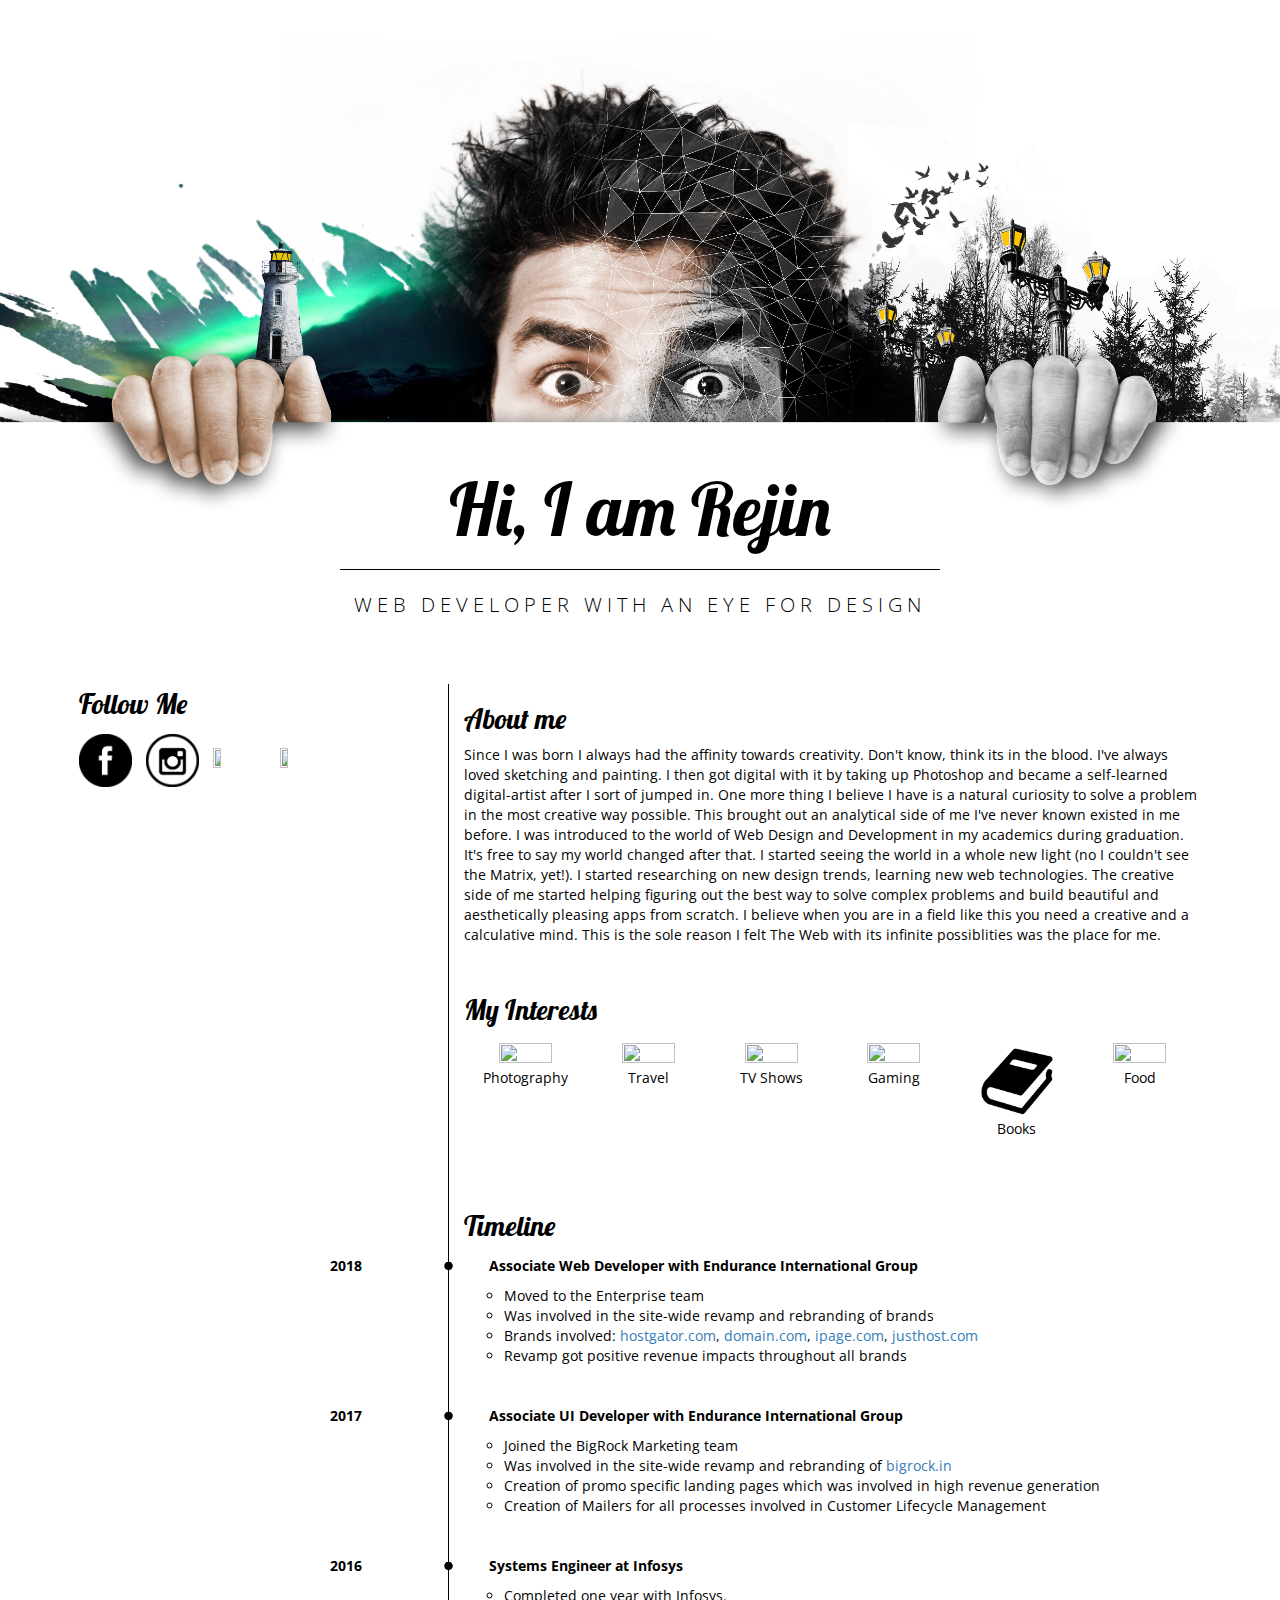
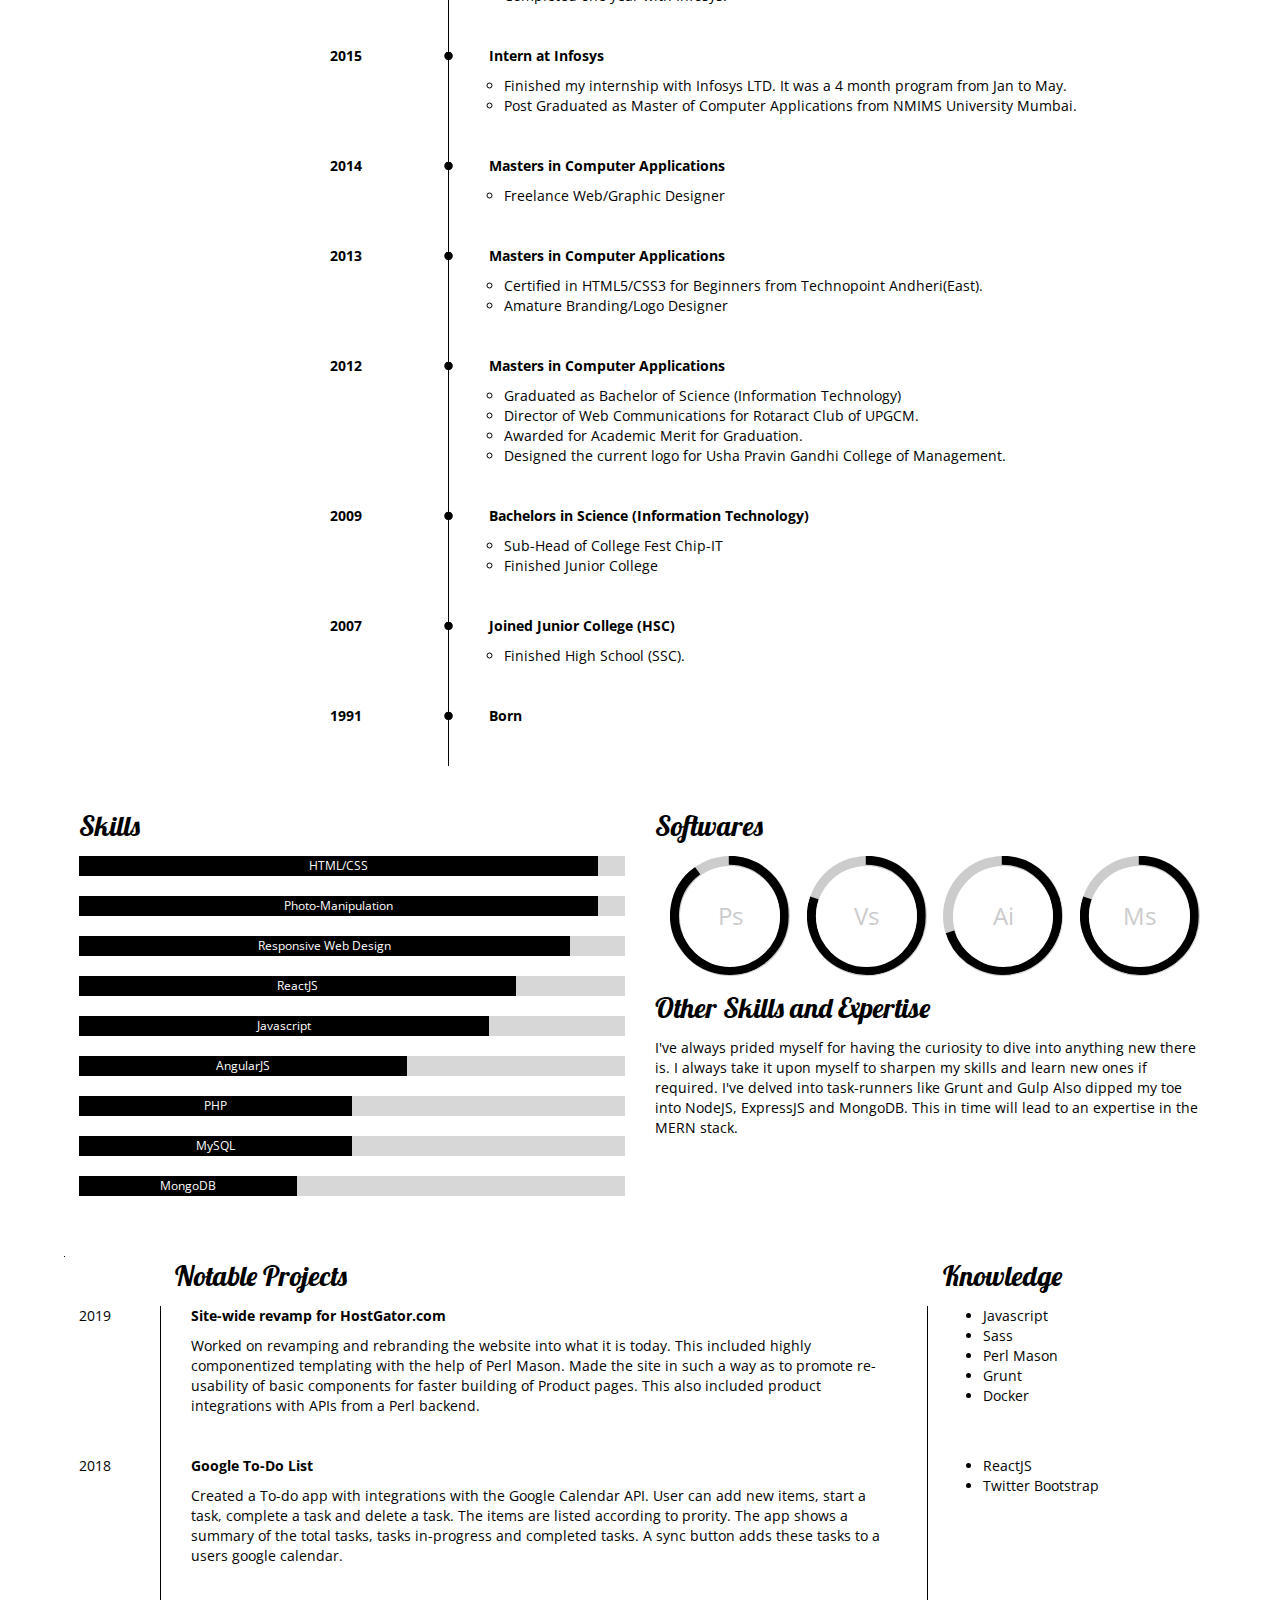
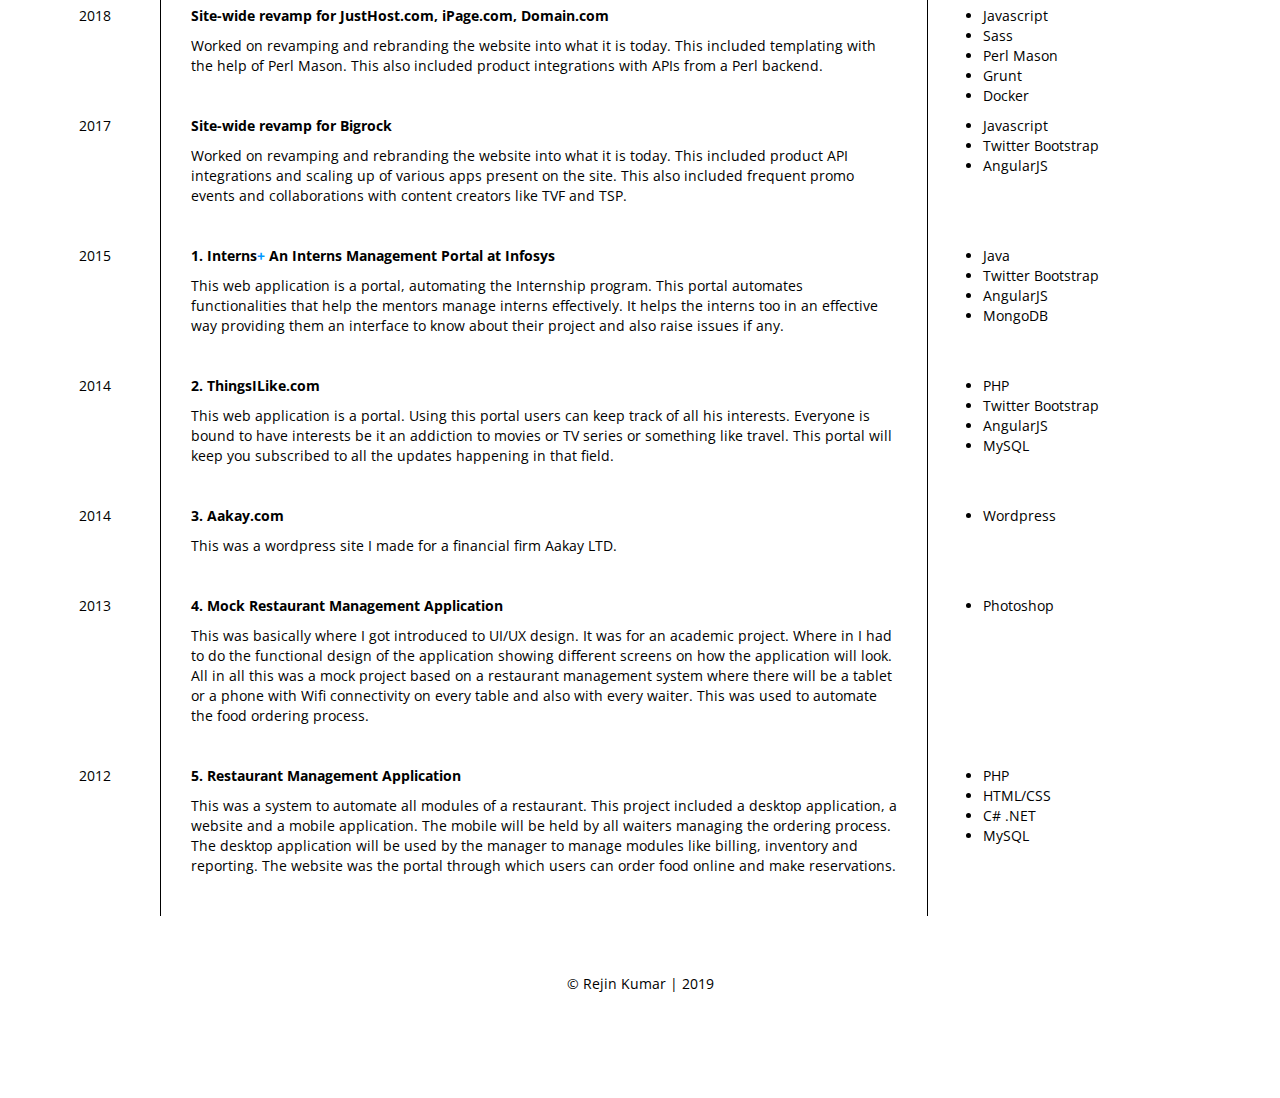
==== commit 9ceff196: "Updates" ====
--- a/index.html
+++ b/index.html
@@ -5,36 +5,42 @@
 <meta name="viewport" content="width=device-width, initial-scale=1.0">
 <title>Rejin's Portfolio</title>
 <link href="css/bootstrap.min.css" type="text/css" rel="stylesheet"/>
+<link href="css/bootstrap-responsive.min.css" type="text/css" rel="stylesheet"/>
 <link rel="stylesheet" type="text/css" title="default" href="css/main.css">
 <link rel="stylesheet" href="css/animations.css">
 <link rel="stylesheet" href="css/circle.css">
-<link href="https://fonts.googleapis.com/css?family=Lobster" rel="stylesheet">
+<link href="https://fonts.googleapis.com/css?family=Lobster&display=swap" rel="stylesheet">
+<link href="https://fonts.googleapis.com/css?family=Open+Sans:300,400,600,700&display=swap" rel="stylesheet">
 <script type="text/javascript" src="js/jquery-1.4.1.min.js"></script>
 </head>
 
 <body>
 <header class="headerImage">
+    <div class="container">
+        <h1>Hi, I am Rejin</h1>
+        <h2>Web Developer with an eye for design</h2>
+    </div>
 </header>
 <section class="container-fluid">
 	<article class="row">
-    	<div class="col-lg-4">
-        	<div class="col-xs-12 col-md-12 xs-spacing-top">
+    	<div class="col-lg-4 col-xs-12 spacing-bottom">
+        	<div>
             	<p class="heading">Follow Me</p>
             	<ul class="ull">
                 	<li class="lii"><a href="https://www.facebook.com/rejin.kumar.7/"><img src="images/fb.PNG" width="15%" height="10%"/></a></li>
                     <li class="lii"><a href="https://www.instagram.com/rejin_k/"><img src="images/insta.PNG" width="15%" height="10%"/></a></li>
-                    <li class="lii"><a href="https://in.linkedin.com/in/rejin-kumar-aaa77750"><img src="images/linkedin.png" width="15%" height="10%"/></a></li>
-                    <li class="lii"><a href="https://www.behance.net/Rejin"><img src="images/behance.png" width="15%" height="10%"/></a></li>
+                    <li class="lii"><a href="https://in.linkedin.com/in/rejin-kumar-aaa77750"><img src="images/linkedin.PNG" width="15%" height="10%"/></a></li>
+                    <li class="lii"><a href="https://www.behance.net/Rejin"><img src="images/behance.PNG" width="15%" height="10%"/></a></li>
                 </ul>
             </div>
-            <div class="spacing hidden col-xs-6 col-md-12">
+            <div class="spacing hidden col-xs-6">
                 <div>
                     <p class="heading">Contact Me</p>
                     <div class="col-lg-2"><p><strong>Phone:</strong></p></div><div class="col-lg-10"><p></p></div>
                     <div class="col-lg-2"><p><strong>Email:</strong></p></div><div class="col-lg-10"><p></p></div>
                 </div>
             </div>
-            <div class="spacing hidden col-xs-6 col-md-12">
+            <div class="spacing hidden col-xs-6">
             	<div>
             		<p class="heading">My Resume</p>
             	</div>
@@ -43,37 +49,86 @@
             
         </div>
         <div class="col-lg-8 col-xs-12 timeline">
-        	<div class="col-lg-12 col-xs-12">
-                <div class="xs-spacing-top">
-                    <p class="heading">Summary</p>
-                </div>
+            <div>
+                <h3 class="heading">About me</h3>
+                <p>
+                    Since I was born I always had the affinity towards creativity. Don't know, think its in the blood.
+                    I've always loved sketching and painting. I then got digital with it by taking up Photoshop 
+                    and became a self-learned digital-artist after I sort of jumped in. 
+                    One more thing I believe I have is a natural curiosity to solve a problem in the most creative way possible. 
+                    This brought out an analytical side of me I've never known existed in me before.
+                    I was introduced to the world of Web Design and Development in my academics during graduation.
+                    It's free to say my world changed after that. I started seeing the world in a whole new light (no I couldn't see the Matrix, yet!).
+                    I started researching on new design trends, learning new web technologies.
+                    The creative side of me started helping figuring out the best way to solve complex problems and build beautiful and aesthetically pleasing apps from scratch.
+                    I believe when you are in a field like this you need a creative and a calculative mind. 
+                    This is the sole reason I felt The Web with its infinite possiblities was the place for me.
+                </p>
+            </div>
+            <div class="section">
+                <h3 class="heading">My Interests</h3>
                 <div>
-                <p>
-                I am a really creative person. Sketching and painting have been my forte from the very beginning, later on it developed to accommodate the digital world learning Photoshop on my own. Since then I've been into photo manipulations and digital artworks. A while back I have taken into coding and I enjoy it. Learning new programming languages has been a new interest. So I am being both a creative and coding going hand in hand. So the field I am currently into is Web Designing which includes a both creative and a calculative mind. I have in the past tried my hand and succeeded in creating many websites and UI's with an aesthetic look and feel. I've hence been a self taught Web/UI designer researching and developing my skill set through these years.
-                </p>
-                </div>
-                <div class="xs-spacing-top">
-                    <p class="heading">My Interests</p>
-                </div>
-                    <div class="col-lg-12">
-                        <div class="col-lg-2 col-xs-4 interest"><img src="images/camera.png" width="70%" height="70%"/><p>Photography</p></div>
-                        <div class="col-lg-2 col-xs-4 interest"><img src="images/travel.png" width="70%" height="70%"/><p>Travel</p></div>
-                        <div class="col-lg-2 col-xs-4 interest"><img src="images/tv.png" width="70%" height="70%"/><p>TV Shows</p></div>
-                        <div class="col-lg-2 col-xs-4 interest"><img src="images/game.png" width="70%" height="70%"/><p>Gaming</p></div>
-                        <div class="col-lg-2 col-xs-4 interest"><img src="images/books.PNG" width="70%" height="70%"/><p>Books</p></div>
-                        <div class="col-lg-2 col-xs-4 interest"><img src="images/food.png" width="70%" height="70%"/><p>Food</p></div>
-                    </div>
-                </div>
-             </div>
+                    <div class="col-lg-2 col-xs-4 interest"><img src="images/camera.PNG" width="70%" height="70%"/><p>Photography</p></div>
+                    <div class="col-lg-2 col-xs-4 interest"><img src="images/travel.PNG" width="70%" height="70%"/><p>Travel</p></div>
+                    <div class="col-lg-2 col-xs-4 interest"><img src="images/tv.PNG" width="70%" height="70%"/><p>TV Shows</p></div>
+                    <div class="col-lg-2 col-xs-4 interest"><img src="images/game.PNG" width="70%" height="70%"/><p>Gaming</p></div>
+                    <div class="col-lg-2 col-xs-4 interest"><img src="images/books.PNG" width="70%" height="70%"/><p>Books</p></div>
+                    <div class="col-lg-2 col-xs-4 interest"><img src="images/food.PNG" width="70%" height="70%"/><p>Food</p></div>
+                </div>
+            </div>
         </div>
     </article>
     <article class="row">
     	<div class="col-lg-4">
         </div>
         <div class="col-lg-8 timeline">
-        	<div class="col-lg-12 xs-spacing-top">
-            	<p class="heading">Timeline</p>
-            </div>
+        	<div class="row section">
+            	<p class="heading col-xs-12">Timeline</p>
+            </div>
+        </div>
+    </article>
+    <article class="row">
+    	<div class="col-lg-4 timelinedotleft">
+        	<div class="col-lg-8">
+        	</div>
+        	<div class="col-lg-4">
+            	<strong>2018</strong>
+        	</div>
+        </div>
+    	<div>
+    	<div class="col-lg-8 timeline timelinedotright">
+        	<div>
+        		<p class="event-title"><strong>Associate Web Developer with Endurance International Group</strong></p>
+                <ul type="circle">
+                      <li>Moved to the Enterprise team</li>
+                      <li>Was involved in the site-wide revamp and rebranding of brands</li>
+                      <li>Brands involved: <a target="_blank" href="https://www.hostgator.com/">hostgator.com</a>, <a target="_blank" href="https://www.domain.com/">domain.com</a>, <a target="_blank" href="https://www.ipage.com/">ipage.com</a>, <a target="_blank" href="https://www.justhost.com/">justhost.com</a></li>
+                      <li>Revamp got positive revenue impacts throughout all brands</li>
+                  </ul>
+        	</div>
+        </div>
+        </div>
+    </article>
+    <article class="row">
+    	<div class="col-lg-4 timelinedotleft">
+        	<div class="col-lg-8">
+        	</div>
+        	<div class="col-lg-4">
+            	<strong>2017</strong>
+        	</div>
+        </div>
+    	<div>
+    	<div class="col-lg-8 timeline timelinedotright">
+        	<div>
+        		<p class="event-title"><strong>Associate UI Developer with Endurance International Group</strong></p>
+                <ul type="circle">
+                      <li>Joined the BigRock Marketing team</li>
+                      <li>Was involved in the site-wide revamp and rebranding of <a target="_blank" href="https://www.bigrock.in/">bigrock.in</a></li>
+                      <li>Creation of promo specific landing pages which was involved in high revenue generation</li>
+                      <li>Creation of Mailers for all processes involved in Customer Lifecycle Management</li>
+                  </ul>
+        	</div>
+        </div>
         </div>
     </article>
     <article class="row">
@@ -86,8 +141,8 @@
         </div>
     	<div>
     	<div class="col-lg-8 timeline timelinedotright">
-        	<div class="col-lg-12">
-        		<p><strong>Systems Engineer at Infosys</strong></p>
+        	<div>
+        		<p class="event-title"><strong>Systems Engineer at Infosys</strong></p>
                 <ul type="circle">
                       <li>Completed one year with Infosys.</li>
                   </ul>
@@ -105,8 +160,8 @@
         </div>
     	<div>
     	<div class="col-lg-8 timeline timelinedotright">
-            <div class="col-lg-12">
-        		<p><strong>Intern at Infosys</strong></p>
+            <div>
+        		<p class="event-title"><strong>Intern at Infosys</strong></p>
                   <ul type="circle">
                       <li>Finished my internship with Infosys LTD. It was a 4 month program from Jan to May.</li>
                       <li>Post Graduated as Master of Computer Applications from NMIMS University Mumbai. </li>
@@ -125,8 +180,8 @@
         </div>
     	<div>
     	<div class="col-lg-8 timeline timelinedotright">
-            <div class="col-lg-12">
-        		<p><strong>Masters in Computer Applications</strong></p>
+            <div>
+        		<p class="event-title"><strong>Masters in Computer Applications</strong></p>
                   <ul type="circle">
                       <li>Freelance Web/Graphic Designer</li>
                   </ul>
@@ -144,8 +199,8 @@
         </div>
     	<div>
     	<div class="col-lg-8 timeline timelinedotright">
-            <div class="col-lg-12">
-        		<p><strong>Masters in Computer Applications</strong></p>
+            <div>
+        		<p class="event-title"><strong>Masters in Computer Applications</strong></p>
                   <ul type="circle">
                   	  <li>Certified in HTML5/CSS3 for Beginners from Technopoint Andheri(East).</li>
                       <li>Amature Branding/Logo Designer</li>
@@ -164,8 +219,8 @@
         </div>
     	<div>
     	<div class="col-lg-8 timeline timelinedotright">
-            <div class="col-lg-12">
-        		<p><strong>Masters in Computer Applications</strong></p>
+            <div>
+        		<p class="event-title"><strong>Masters in Computer Applications</strong></p>
                   <ul type="circle">
                   	  <li>Graduated as Bachelor of Science (Information Technology)</li>
                       <li>Director of Web Communications for Rotaract Club of UPGCM.</li>
@@ -186,8 +241,8 @@
         </div>
     	<div>
     	<div class="col-lg-8 timeline timelinedotright">
-            <div class="col-lg-12">
-        		<p><strong>Bachelors in Science (Information Technology)</strong></p>
+            <div>
+        		<p class="event-title"><strong>Bachelors in Science (Information Technology)</strong></p>
                   <ul type="circle">
                   	  <li>Sub-Head of College Fest Chip-IT</li>
                       <li>Finished Junior College</li>
@@ -206,8 +261,8 @@
         </div>
     	<div>
     	<div class="col-lg-8 timeline timelinedotright">
-            <div class="col-lg-12">
-        		<p><strong>Joined Junior College (HSC)</strong></p>
+            <div>
+        		<p class="event-title"><strong>Joined Junior College (HSC)</strong></p>
                   <ul type="circle">
                   	  <li>Finished High School (SSC).</li>
                   </ul>
@@ -225,35 +280,40 @@
         </div>
     	<div>
     	<div class="col-lg-8 timeline timelinedotright">
-            <div class="col-lg-12">
-        		<p><strong>Born</strong></p>
+            <div>
+        		<p class="event-title"><strong>Born</strong></p>
         	</div>
         </div>
         </div>
     </article>
     <article class="row">
     	
-    	<div class="col-lg-12 mediumspacing">
-        	<div class="col-lg-6 xs-spacing-top">
+    	<div>
+        	<div class="col-lg-6 spacing-top">
             <p class="heading"> Skills </p>
-            	<div class="progress">
-  					<div class="progress-bar progress-bar-success" role="progressbar" aria-valuenow="40" aria-valuemin="0" aria-valuemax="100" style="width: 95%">
-    					Photo-Manipulation 
+				<div class="progress">
+  					<div class="progress-bar progress-bar-success" role="progressbar" aria-valuenow="20" aria-valuemin="0" aria-valuemax="100" style="width: 95%">
+    					HTML/CSS
+  					</div>
+                </div>
+                <div class="progress">
+                    <div class="progress-bar progress-bar-success" role="progressbar" aria-valuenow="40" aria-valuemin="0" aria-valuemax="100" style="width: 95%">
+                      Photo-Manipulation 
+                    </div>
+              </div>
+                <div class="progress">
+                        <div class="progress-bar progress-bar-success" role="progressbar" aria-valuenow="60" aria-valuemin="0" aria-valuemax="100" style="width: 90%">
+                          Responsive Web Design
+                        </div>
+                  </div>
+				<div class="progress">
+  					<div class="progress-bar progress-bar-success" role="progressbar" aria-valuenow="60" aria-valuemin="0" aria-valuemax="100" style="width: 80%">
+    					ReactJS
   					</div>
 				</div>
 				<div class="progress">
-  					<div class="progress-bar progress-bar-success" role="progressbar" aria-valuenow="20" aria-valuemin="0" aria-valuemax="100" style="width: 85%">
-    					HTML/CSS
-  					</div>
-				</div>
-				<div class="progress">
-  					<div class="progress-bar progress-bar-success" role="progressbar" aria-valuenow="60" aria-valuemin="0" aria-valuemax="100" style="width: 80%">
-    					Responsive Web Design
-  					</div>
-				</div>
-				<div class="progress">
-  					<div class="progress-bar progress-bar-success" role="progressbar" aria-valuenow="80" aria-valuemin="0" aria-valuemax="100" style="width: 70%">
-    					Java
+  					<div class="progress-bar progress-bar-success" role="progressbar" aria-valuenow="80" aria-valuemin="0" aria-valuemax="100" style="width: 75%">
+    					Javascript
   					</div>
 				</div>
                 <div class="progress">
@@ -277,9 +337,9 @@
   					</div>
 				</div>
             </div>
-        	<div class="col-lg-6 xs-spacing-top">
+        	<div class="col-lg-6 spacing-top">
             <p class="heading "> Softwares </p>
-            	<div class="col-lg-12 ">
+            	<div class=" ">
                 
                 	<div class="col-lg-3 col-xs-6">
                         <div class="c100 p90 black">
@@ -292,7 +352,7 @@
                      </div>
                      <div class="col-lg-3 col-xs-6">
                         <div class="c100 p80 black">
-                                <span>Dw</span>
+                                <span>Vs</span>
                                 <div class="slice">
                                     <div class="bar"></div>
                                     <div class="fill"></div>
@@ -318,12 +378,16 @@
                          </div>
                      </div>
                  </div>
-                 <div class="col-lg-12 xs-padding-none xs-spacing-top">
+                 <div class="section">
         			<p class="heading">Other Skills and Expertise</p>
         			</div>
-                 <div class="col-lg-12 xs-padding-none">
+                 <div>
                  	<p>
-                   Over the years I have gained proficiency in frameworks like Twitter Bootstrap by creating a lot of websites and portfolios. During my academics I also achieved expertise in the .NET framework. Also during my academics I got introduced to the field of mobile application development. I am acquainted with development in mobile platforms like Android, Windows Phone and Blackberry. It is through this I got introduced to the world of UI/UX design.
+                        I've always prided myself for having the curiosity to dive into anything new there is. 
+                        I always take it upon myself to sharpen my skills and learn new ones if required. 
+                        I've delved into task-runners like Grunt and Gulp
+                        Also dipped my toe into NodeJS, ExpressJS and MongoDB. 
+                        This in time will lead to an expertise in the MERN stack.
                     </p>
                 </div>
              </div>
@@ -332,17 +396,110 @@
     
     
    
-    <article class="row mediumspacing">
+    <article class="row  spacing-top">
     	<div class="col-lg-1 timeline">
     	</div>
     	<div class="col-lg-8">
-        	<p class="heading">Projects</p>
+        	<p class="heading">Notable Projects</p>
         </div>
         <div class="col-lg-3 hidden-xs">
         	<p class="heading">Knowledge</p>
         </div>
     </article>
-    
+    <article class="row">
+            <div class="col-lg-1">
+                <p>2019</p>
+            </div>
+            <div class="col-lg-8 timeline projects">
+            <div class="col-lg-12">
+                <p><Strong>Site-wide revamp for HostGator.com</Strong></p>
+                <p>
+                    Worked on revamping and rebranding the website into what it is today.
+                    This included highly componentized templating with the help of Perl Mason.
+                    Made the site in such a way as to promote re-usability of basic components for faster building of Product pages.
+                    This also included product integrations with APIs from a Perl backend.
+                </p>
+            </div>
+            </div>
+            <div class="col-lg-3">
+            <ul>
+                <li>Javascript</li>
+                <li>Sass</li>
+                <li>Perl Mason</li>
+                <li>Grunt</li>
+                <li>Docker</li>
+            </ul>
+            </div>
+        </article>
+        <article class="row">
+                <div class="col-lg-1">
+                    <p>2018</p>
+                </div>
+                <div class="col-lg-8 timeline projects">
+                <div class="col-lg-12">
+                    <p><Strong>Google To-Do List</Strong></p>
+                    <p>
+                        Created a To-do app with integrations with the Google Calendar API.
+                        User can add new items, start a task, complete a task and delete a task. The items are listed according to prority.
+                        The app shows a summary of the total tasks, tasks in-progress and completed tasks.
+                        A sync button adds these tasks to a users google calendar.
+                    </p>
+                </div>
+                </div>
+                <div class="col-lg-3">
+                <ul>
+                    <li>ReactJS</li>
+                    <li>Twitter Bootstrap</li>
+                </ul>
+                </div>
+            </article>
+    <article class="row">
+            <div class="col-lg-1">
+                <p>2018</p>
+            </div>
+            <div class="col-lg-8 timeline projects">
+            <div class="col-lg-12">
+                <p><Strong>Site-wide revamp for JustHost.com, iPage.com, Domain.com</Strong></p>
+                <p>
+                    Worked on revamping and rebranding the website into what it is today.
+                    This included templating with the help of Perl Mason.
+                    This also included product integrations with APIs from a Perl backend.
+                </p>
+            </div>
+            </div>
+            <div class="col-lg-3">
+            <ul>
+                <li>Javascript</li>
+                <li>Sass</li>
+                <li>Perl Mason</li>
+                <li>Grunt</li>
+                <li>Docker</li>
+            </ul>
+            </div>
+        </article>
+    
+    <article class="row">
+        <div class="col-lg-1">
+            <p>2017</p>
+        </div>
+        <div class="col-lg-8 timeline projects">
+        <div class="col-lg-12">
+            <p><Strong>Site-wide revamp for Bigrock</Strong></p>
+            <p>
+                Worked on revamping and rebranding the website into what it is today. 
+                This included product API integrations and scaling up of various apps present on the site.
+                This also included frequent promo events and collaborations with content creators like TVF and TSP.
+            </p>
+        </div>
+        </div>
+        <div class="col-lg-3">
+        <ul>
+            <li>Javascript</li>
+            <li>Twitter Bootstrap</li>
+            <li>AngularJS</li>
+        </ul>
+        </div>
+    </article>
     
     <article class="row">
     <div class="col-lg-1">
@@ -351,9 +508,10 @@
     	<div class="col-lg-8 timeline projects">
         <div class="col-lg-12">
         	<p><Strong>1. Interns</Strong><strong style="color:#09F">+</strong><strong> An Interns Management Portal at Infosys</Strong></p>
-            <p><Strong>Summary: </Strong>This web application is a portal, automating the Internship program. This portal automates functionalities that help the mentors manage interns effectively. It helps the interns too in an effective way providing them an interface to know about their project and also raise issues if any.
-</p>
-</div>
+            <p>
+                This web application is a portal, automating the Internship program. This portal automates functionalities that help the mentors manage interns effectively. It helps the interns too in an effective way providing them an interface to know about their project and also raise issues if any.
+            </p>
+        </div>
         </div>
         <div class="col-lg-3">
         <ul>
@@ -373,7 +531,7 @@
     	<div class="col-lg-8 timeline projects">
         <div class="col-lg-12">
         	<p><Strong>2. ThingsILike.com</Strong></p>
-            <p><Strong>Summary: </Strong>This web application is a portal. Using this portal users can keep track of all his interests. Everyone is bound to have interests be it an addiction to movies or TV series or something like travel. This portal will keep you subscribed to all the updates happening in that field.
+            <p>This web application is a portal. Using this portal users can keep track of all his interests. Everyone is bound to have interests be it an addiction to movies or TV series or something like travel. This portal will keep you subscribed to all the updates happening in that field.
 </p>
 </div>
         </div>
@@ -396,7 +554,7 @@
     	<div class="col-lg-8 timeline projects">
         <div class="col-lg-12">
         	<p><Strong>3. Aakay.com</Strong></p>
-            <p><Strong>Summary: </Strong>This was a wordpress site I made for a financial firm Aakay LTD.
+            <p>This was a wordpress site I made for a financial firm Aakay LTD.
 </p>
 </div>
         </div>
@@ -415,7 +573,7 @@
     	<div class="col-lg-8 timeline projects">
         <div class="col-lg-12">
         	<p><Strong>4. Mock Restaurant Management Application</Strong></p>
-            <p><Strong>Summary: </Strong>This was basically where I got introduced to UI/UX design. It was for an academic project. Where in I had to do the functional design of the application showing different screens on how the application will look. All in all this was a mock project based on a restaurant management system where there will be a tablet or a phone with Wifi connectivity on every table and also with every waiter. This was used to automate the food ordering process.
+            <p>This was basically where I got introduced to UI/UX design. It was for an academic project. Where in I had to do the functional design of the application showing different screens on how the application will look. All in all this was a mock project based on a restaurant management system where there will be a tablet or a phone with Wifi connectivity on every table and also with every waiter. This was used to automate the food ordering process.
 </p>
 </div>
         </div>
@@ -433,7 +591,7 @@
     	<div class="col-lg-8 timeline projects">
         <div class="col-lg-12">
         	<p><Strong>5. Restaurant Management Application</Strong></p>
-            <p><Strong>Summary: </Strong>This was a system to automate all modules of a restaurant. This project included a desktop application, a website and a mobile application. The mobile will be held by all waiters managing the ordering process. The desktop application will be used by the manager to manage modules like billing, inventory and reporting. The website was the portal through which users can order food online and make reservations.
+            <p>This was a system to automate all modules of a restaurant. This project included a desktop application, a website and a mobile application. The mobile will be held by all waiters managing the ordering process. The desktop application will be used by the manager to manage modules like billing, inventory and reporting. The website was the portal through which users can order food online and make reservations.
 </p>
 </div>
         </div>
@@ -449,7 +607,7 @@
     
     <footer class="row">
     	<div class="col-lg-12 mediumspacing">
-        	<center>&copy; Rejin Kumar | 2016</center>
+        	<center>&copy; Rejin Kumar | 2019</center>
         </div>
     </footer>
 </section>
--- a/css/main.css
+++ b/css/main.css
@@ -1,18 +1,38 @@
 body
 {
-	font-family:"Segoe UI";
+	font-family:'Open Sans', sans-serif;
 	color:#000;
-	text-align:justify;
 }
 
 .headerImage
 {
-	background:url(../images/NewPortfolio.jpg);
+	background:url(../images/portfolio-bg.jpg);
 	background-size:100% auto;
 	background-repeat:no-repeat;
 	background-color:#fff;
 	margin:0px;
-	padding-bottom:48%;
+}
+
+.headerImage h1 {
+	font-family: 'Lobster';
+	font-size: 45px;
+	text-align: center;
+	padding-top: 140px;
+}
+
+.headerImage h2 {
+	text-align: center;
+    font-family: 'Open Sans';
+    text-transform: uppercase;
+    font-weight: 300;
+    letter-spacing: 3px;
+    font-size: 15px;
+    max-width: 600px;
+    margin: auto;
+    margin-top: 20px;
+    border-top: 1px solid;
+    padding-top: 20px;
+    line-height: 30px;
 }
 
 .interest
@@ -29,30 +49,9 @@
 {
 	padding-top:5%;
 }
-.timeline
-{
-	border-left: solid 1px #000000;
-}
 
-.projects
-{
-	border-right: solid 1px #000000;
-}
-
-.timelinedotright
-{
-	background-image:url(../images/timelinedotright.png);
-	background-position:top left;
-	background-repeat:no-repeat;
-	background-size:60px;
-}
-
-.timelinedotleft
-{
-	background-image:url(../images/timelinedotleft.png);
-	background-position:top right;
-	background-repeat:no-repeat;
-	background-size:60px;
+.section {
+	margin-top: 50px;
 }
 
 .container-fluid
@@ -61,7 +60,7 @@
 }
 .heading
 {
-	font-family:"Lobster 1.3";
+	font-family:"Lobster";
 	font-size:200%;
 	color:#000;
 }
@@ -88,30 +87,90 @@
 	background-color: #000;
 }
 
-@media only screen and (max-width: 600px) {
-	.container-fluid{
-		margin:0;
+.timeline
+{
+	border-left: 0;
+}
+.timelinedotright
+{
+	background-image:none;
+}
+
+.timelinedotleft
+{
+	background-image:none;
+}
+
+.event-title {
+	padding-left: 25px;
+}
+
+.projects
+{
+	padding-bottom: 30px;
+}
+
+footer{
+	padding-bottom: 40px;
+}
+
+.spacing-bottom {
+	padding-bottom: 40px;
+}
+
+.spacing-top {
+	padding-top: 40px;
+}
+
+
+/* Medium devices (landscape tablets, 768px and up) */
+@media only screen and (min-width: 768px) {
+	.headerImage h1 {
+		font-size: 72px;
+		padding-top: 270px;
 	}
-	.xs-spacing-top{
-		padding-top:20px;
+
+	.headerImage h2 {
+		letter-spacing: 5px;
+    	font-size: 20px;
 	}
-	.xs-padding-none{
-		padding:0;
+} 
+
+/* Large devices (laptops/desktops, 992px and up) */
+@media only screen and (min-width: 992px) {
+	.headerImage h1 {
+		padding-top: 450px;
 	}
-		
-    .timeline {
-        border-left:none;
-    }
-	.timelinedotright{
-		background-image:none;
+
+	.timeline
+	{
+		border-left: solid 1px #000000;
 	}
-	.timelinedotleft{
-		background-image:none;
+
+	.timelinedotright
+	{
+		background-image:url(../images/timelinedotright.png);
+		background-position:top left;
+		background-repeat:no-repeat;
+		background-size:60px;
+		padding-bottom: 30px;
 	}
+
+	.timelinedotleft
+	{
+		background-image:url(../images/timelinedotleft.png);
+		background-position:top right;
+		background-repeat:no-repeat;
+		background-size:60px;
+	}
+
 	.projects{
-		border-right:none;
+		border-right: solid 1px #000000;
 	}
-	footer{
-		padding-bottom: 40px;
-	}
+
+} 
+
+/* Extra large devices (large laptops and desktops, 1200px and up) */
+@media only screen and (min-width: 1200px) {
+
 }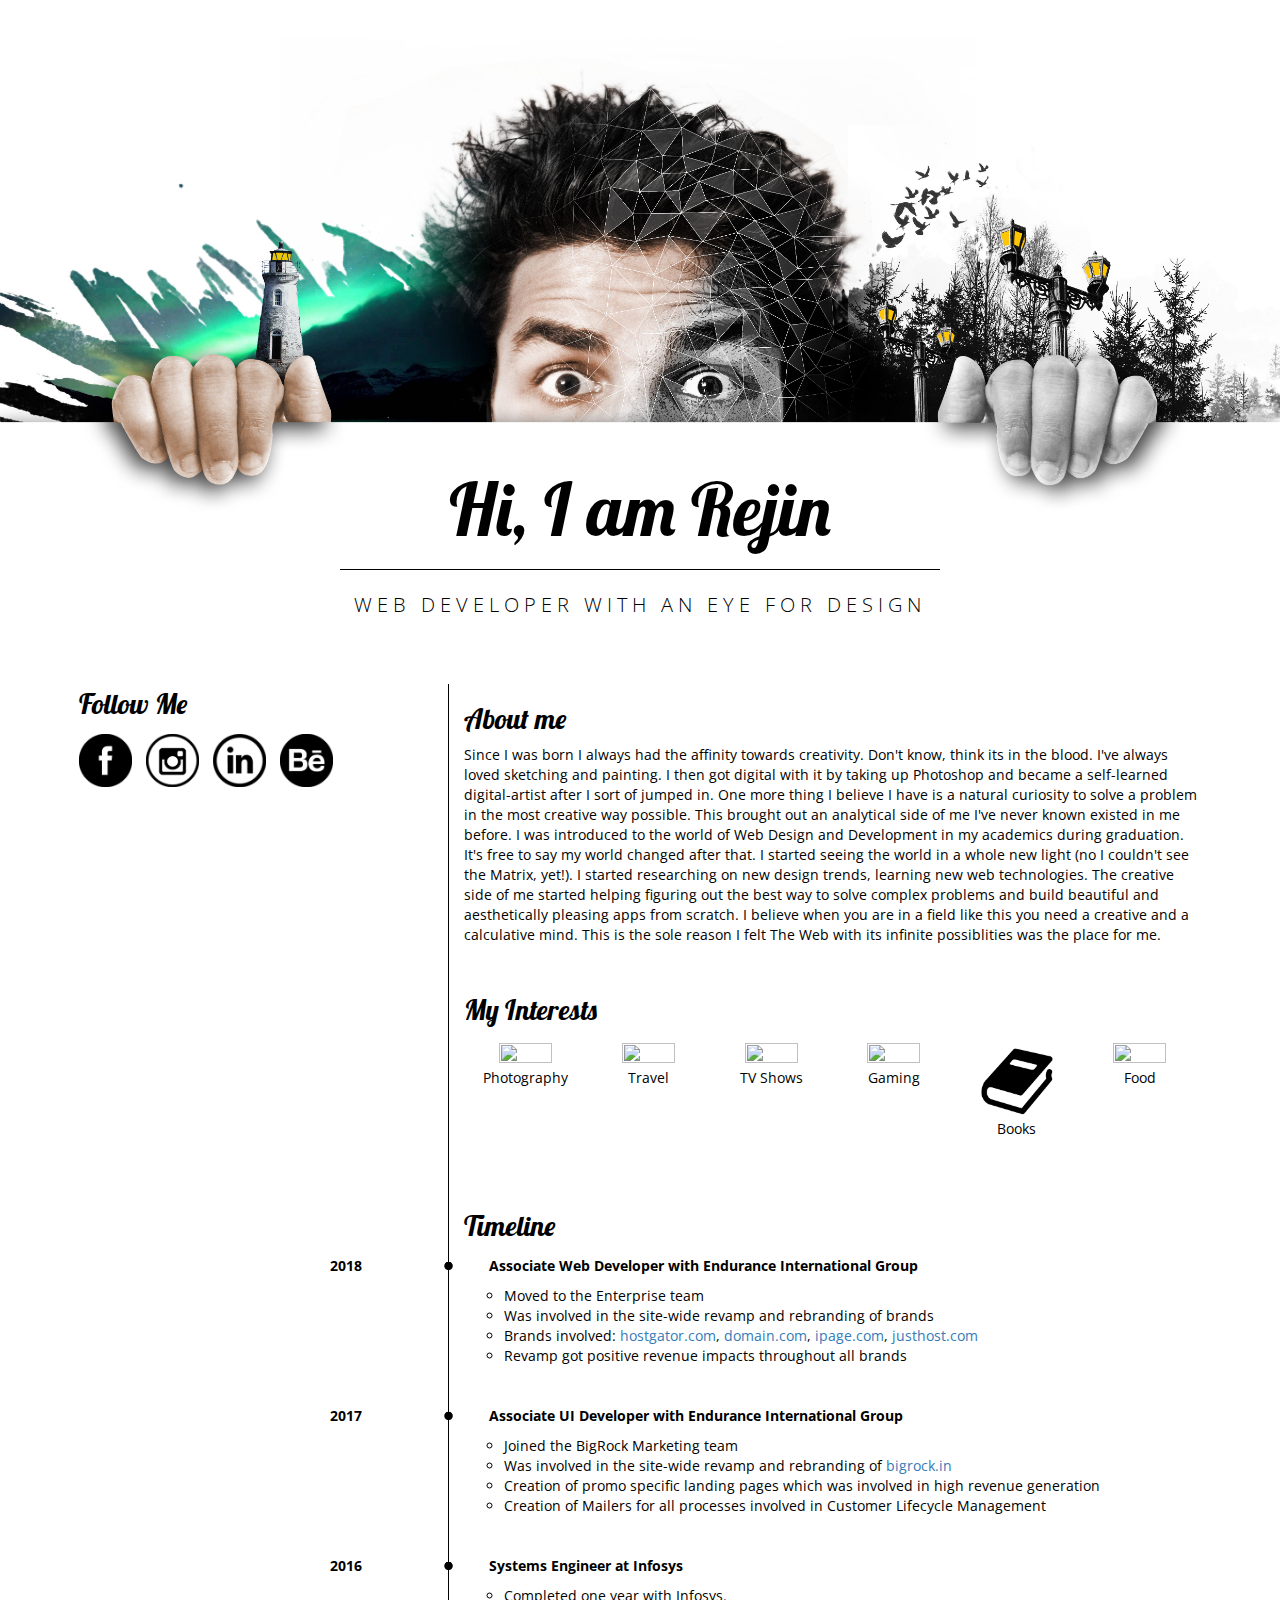
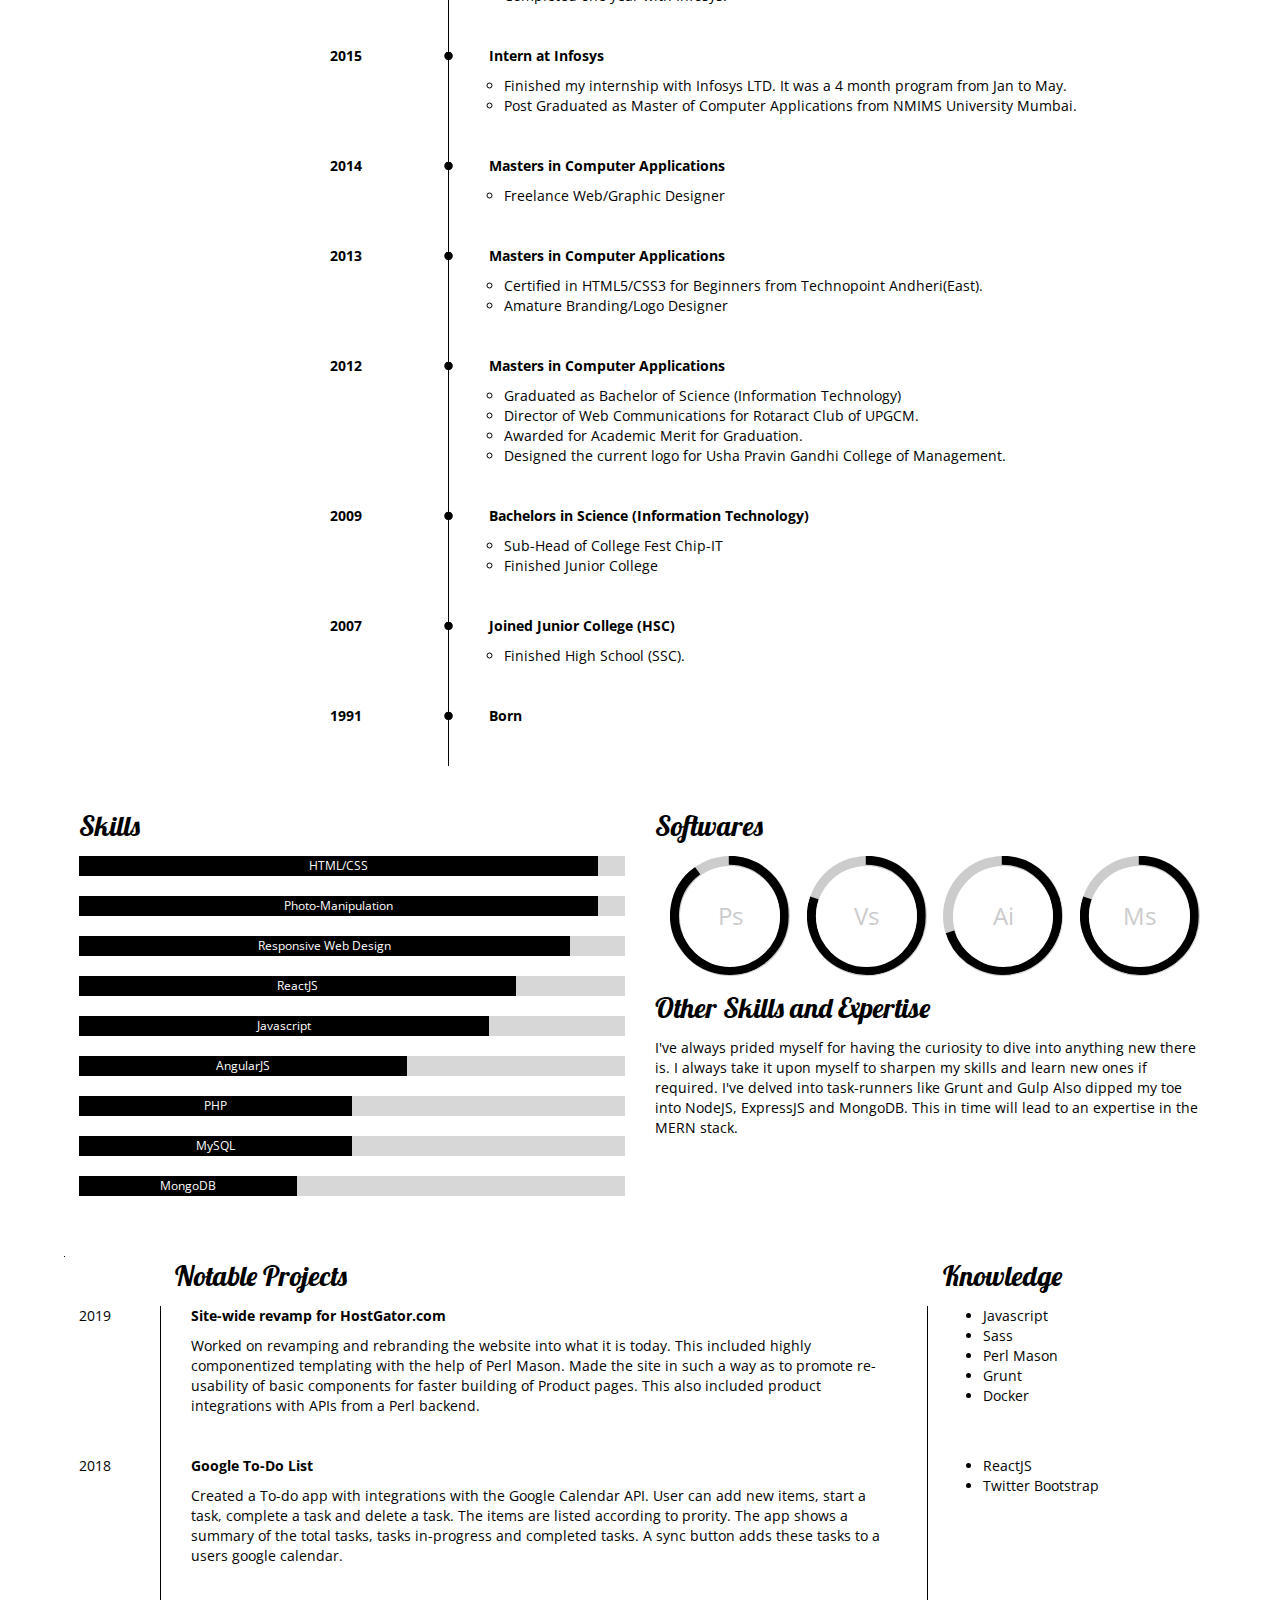
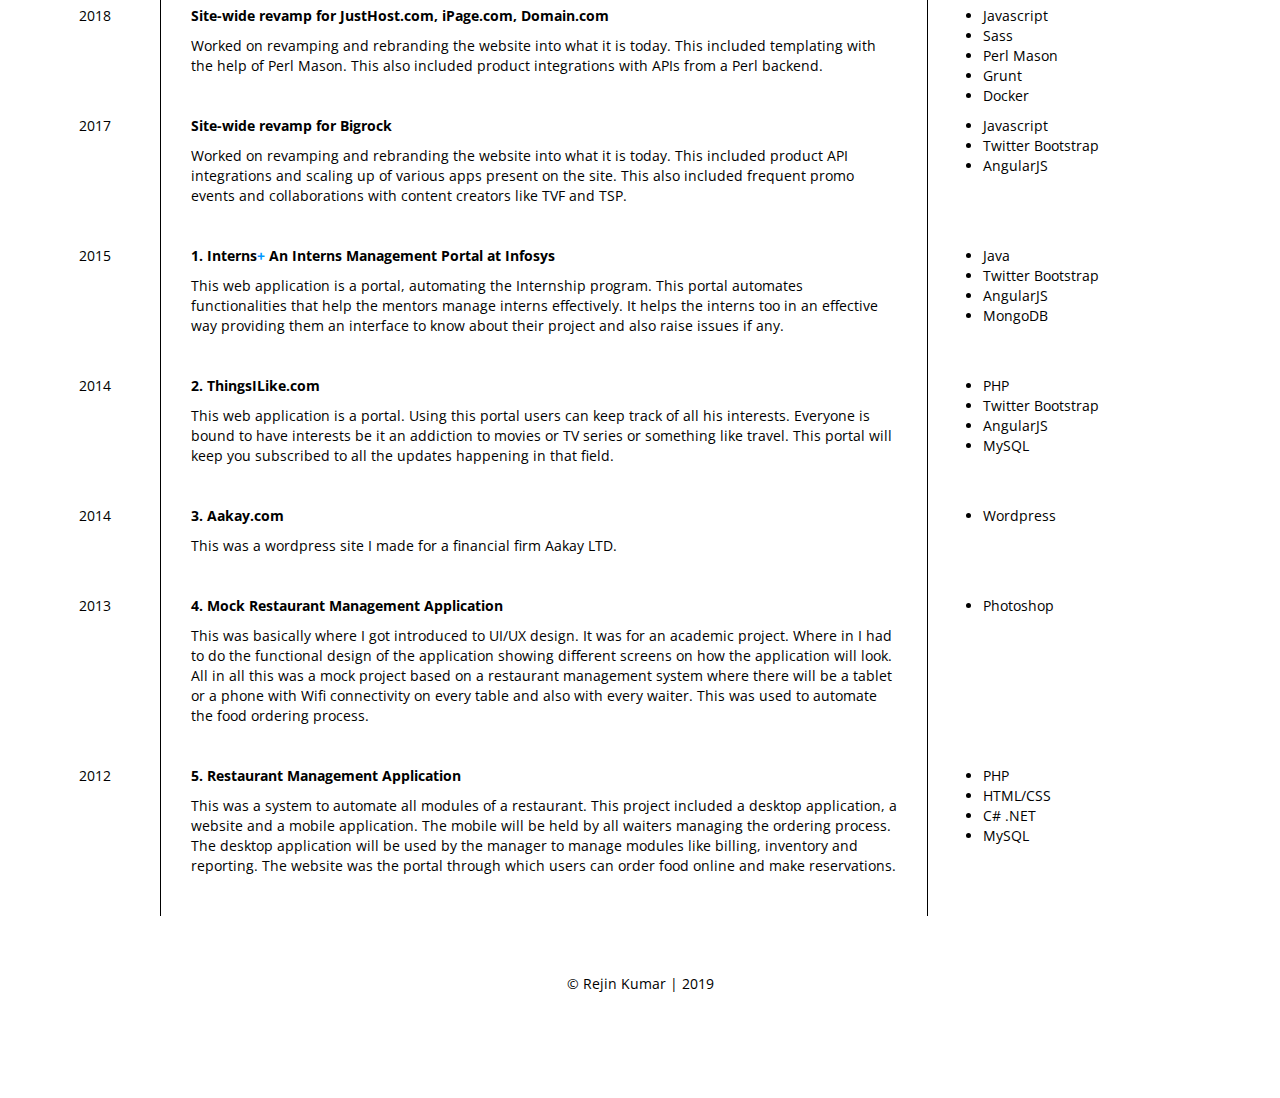
==== commit 2afa7287: "Merge branch 'master' of https://github.com/rejin-kumar/rejin-kumar.github.io" ====
--- a/index.html
+++ b/index.html
@@ -5,7 +5,6 @@
 <meta name="viewport" content="width=device-width, initial-scale=1.0">
 <title>Rejin's Portfolio</title>
 <link href="css/bootstrap.min.css" type="text/css" rel="stylesheet"/>
-<link href="css/bootstrap-responsive.min.css" type="text/css" rel="stylesheet"/>
 <link rel="stylesheet" type="text/css" title="default" href="css/main.css">
 <link rel="stylesheet" href="css/animations.css">
 <link rel="stylesheet" href="css/circle.css">
@@ -29,8 +28,8 @@
             	<ul class="ull">
                 	<li class="lii"><a href="https://www.facebook.com/rejin.kumar.7/"><img src="images/fb.PNG" width="15%" height="10%"/></a></li>
                     <li class="lii"><a href="https://www.instagram.com/rejin_k/"><img src="images/insta.PNG" width="15%" height="10%"/></a></li>
-                    <li class="lii"><a href="https://in.linkedin.com/in/rejin-kumar-aaa77750"><img src="images/linkedin.PNG" width="15%" height="10%"/></a></li>
-                    <li class="lii"><a href="https://www.behance.net/Rejin"><img src="images/behance.PNG" width="15%" height="10%"/></a></li>
+                    <li class="lii"><a href="https://in.linkedin.com/in/rejin-kumar-aaa77750"><img src="images/linkedin.png" width="15%" height="10%"/></a></li>
+                    <li class="lii"><a href="https://www.behance.net/Rejin"><img src="images/behance.png" width="15%" height="10%"/></a></li>
                 </ul>
             </div>
             <div class="spacing hidden col-xs-6">
--- a/css/main.css
+++ b/css/main.css
@@ -173,4 +173,4 @@
 /* Extra large devices (large laptops and desktops, 1200px and up) */
 @media only screen and (min-width: 1200px) {
 
-}+}
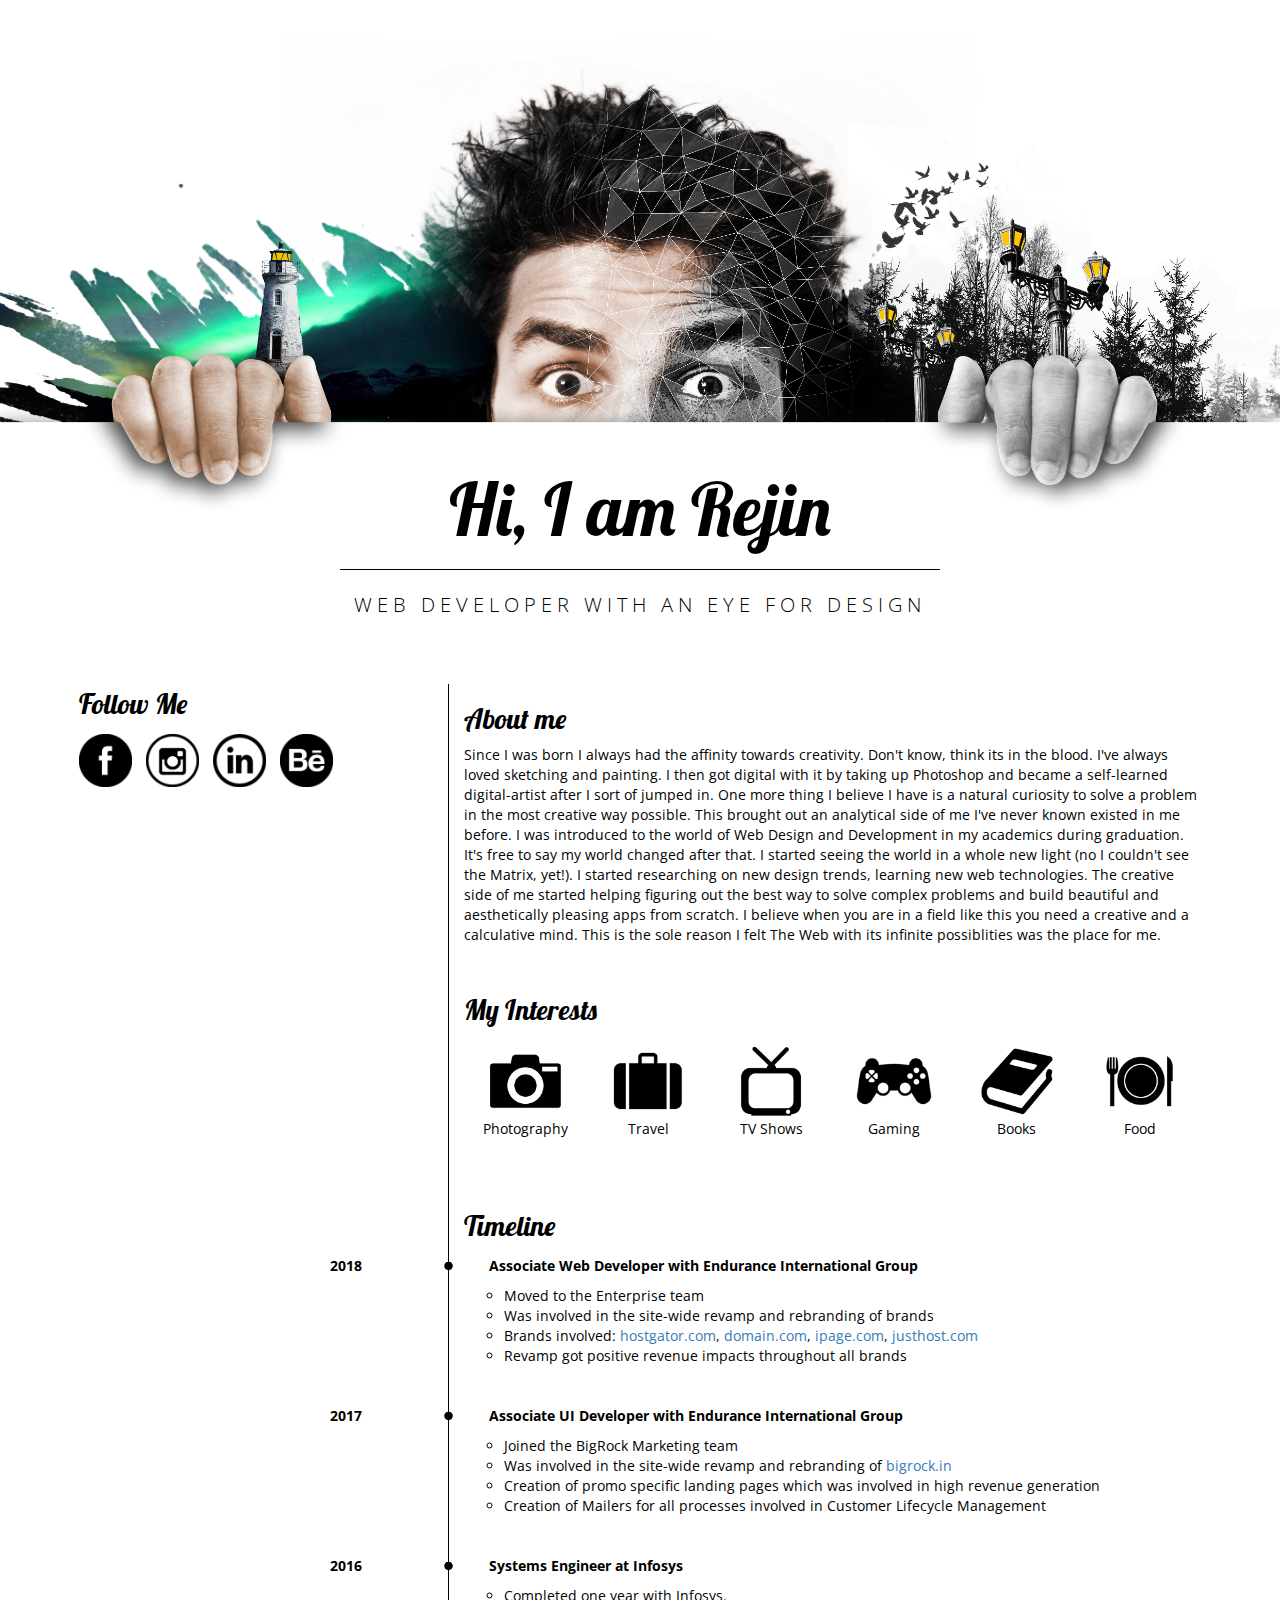
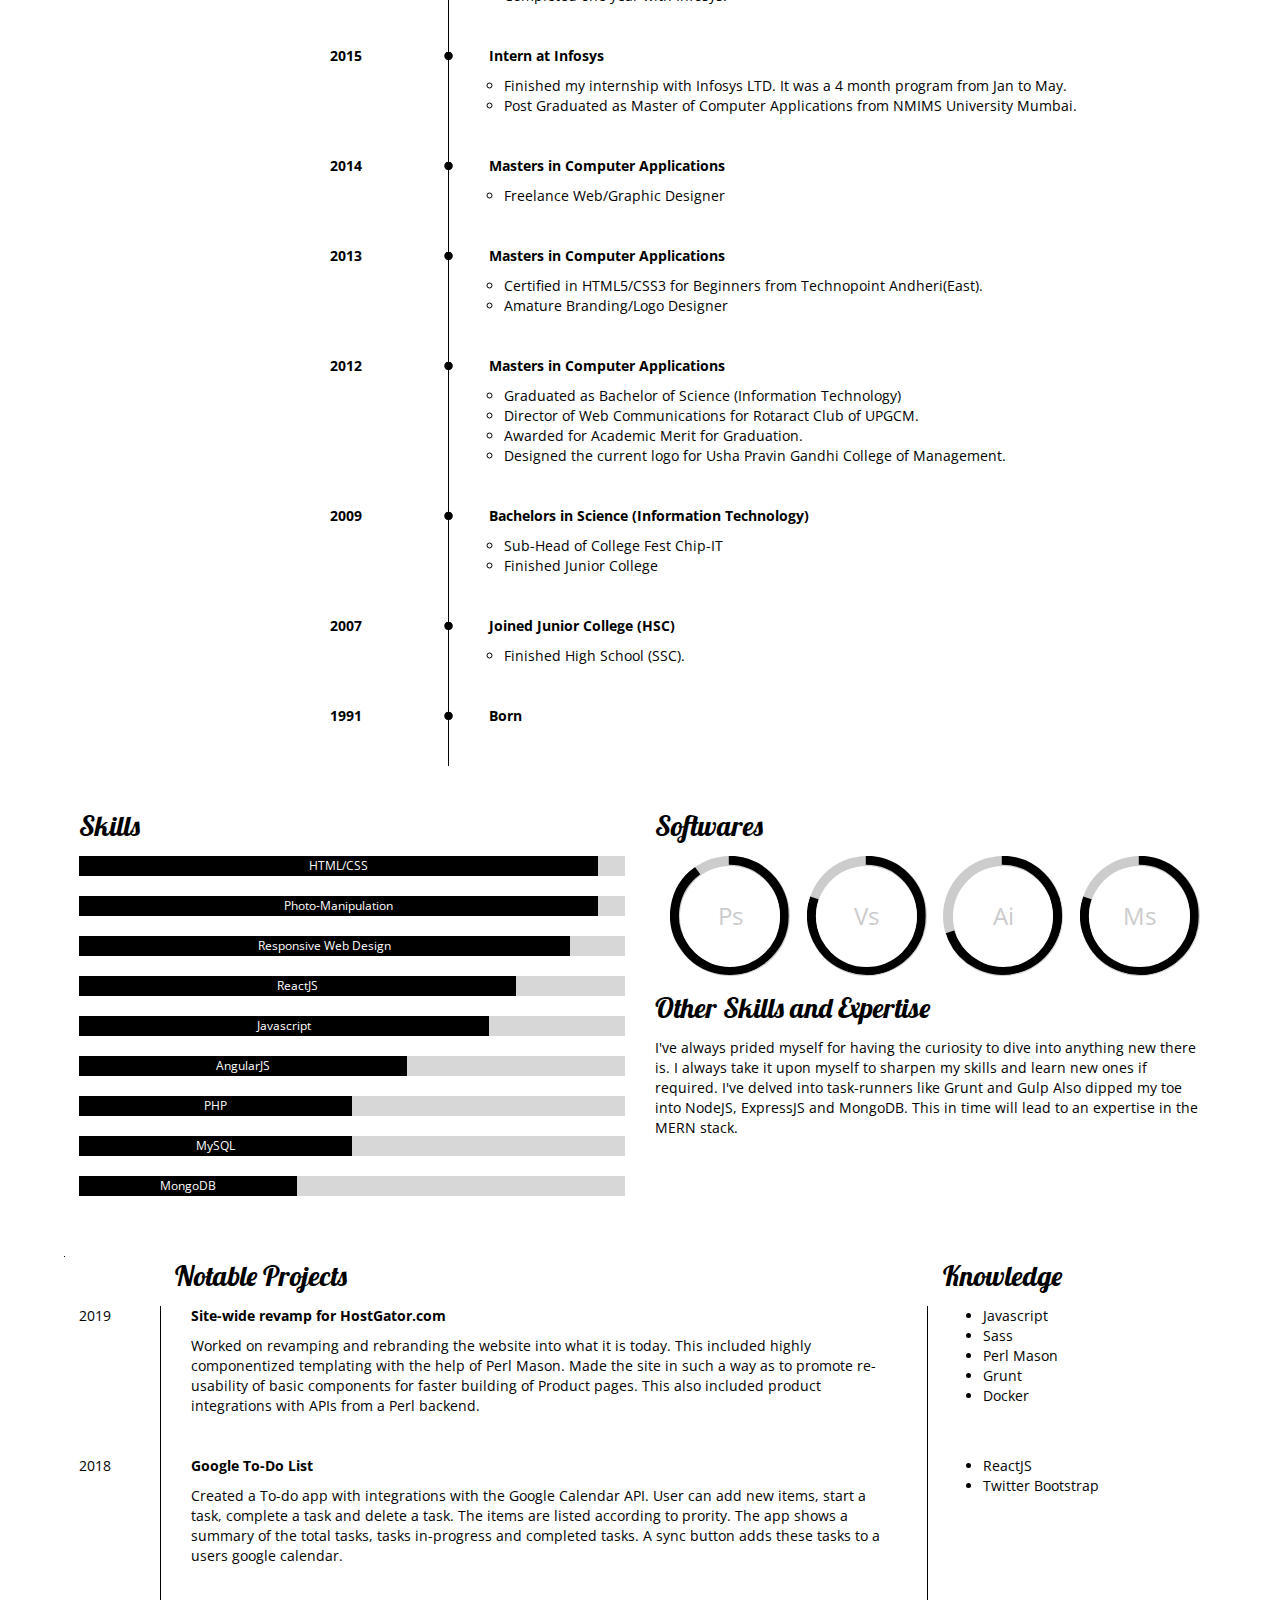
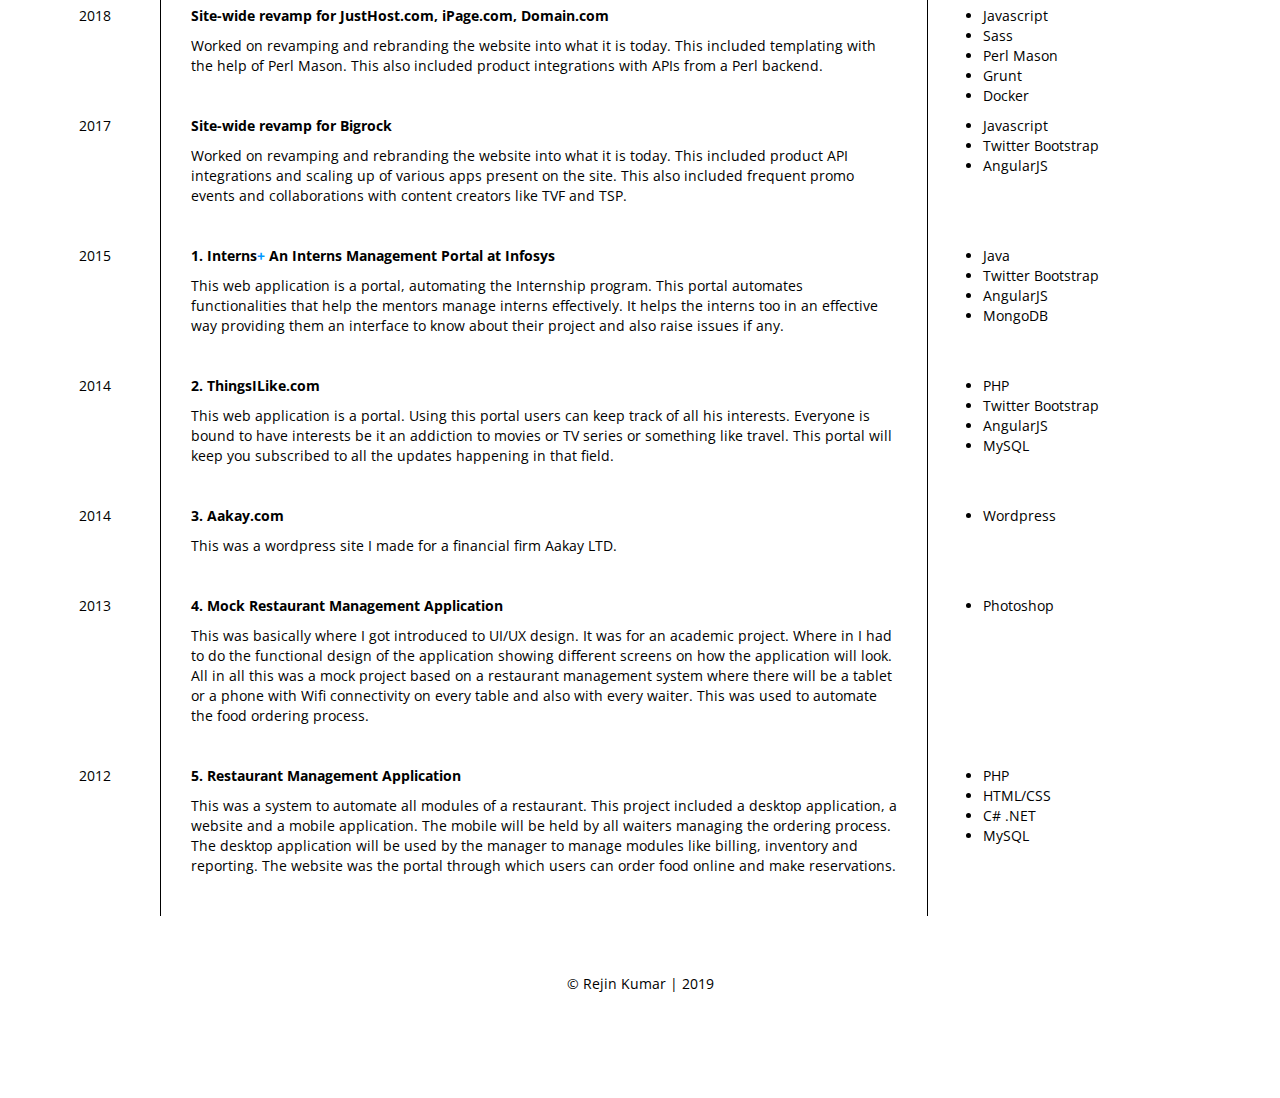
==== commit 237e6f74: "Images fixed" ====
--- a/index.html
+++ b/index.html
@@ -67,12 +67,12 @@
             <div class="section">
                 <h3 class="heading">My Interests</h3>
                 <div>
-                    <div class="col-lg-2 col-xs-4 interest"><img src="images/camera.PNG" width="70%" height="70%"/><p>Photography</p></div>
-                    <div class="col-lg-2 col-xs-4 interest"><img src="images/travel.PNG" width="70%" height="70%"/><p>Travel</p></div>
-                    <div class="col-lg-2 col-xs-4 interest"><img src="images/tv.PNG" width="70%" height="70%"/><p>TV Shows</p></div>
-                    <div class="col-lg-2 col-xs-4 interest"><img src="images/game.PNG" width="70%" height="70%"/><p>Gaming</p></div>
+                    <div class="col-lg-2 col-xs-4 interest"><img src="images/camera.png" width="70%" height="70%"/><p>Photography</p></div>
+                    <div class="col-lg-2 col-xs-4 interest"><img src="images/travel.png" width="70%" height="70%"/><p>Travel</p></div>
+                    <div class="col-lg-2 col-xs-4 interest"><img src="images/tv.png" width="70%" height="70%"/><p>TV Shows</p></div>
+                    <div class="col-lg-2 col-xs-4 interest"><img src="images/game.png" width="70%" height="70%"/><p>Gaming</p></div>
                     <div class="col-lg-2 col-xs-4 interest"><img src="images/books.PNG" width="70%" height="70%"/><p>Books</p></div>
-                    <div class="col-lg-2 col-xs-4 interest"><img src="images/food.PNG" width="70%" height="70%"/><p>Food</p></div>
+                    <div class="col-lg-2 col-xs-4 interest"><img src="images/food.png" width="70%" height="70%"/><p>Food</p></div>
                 </div>
             </div>
         </div>
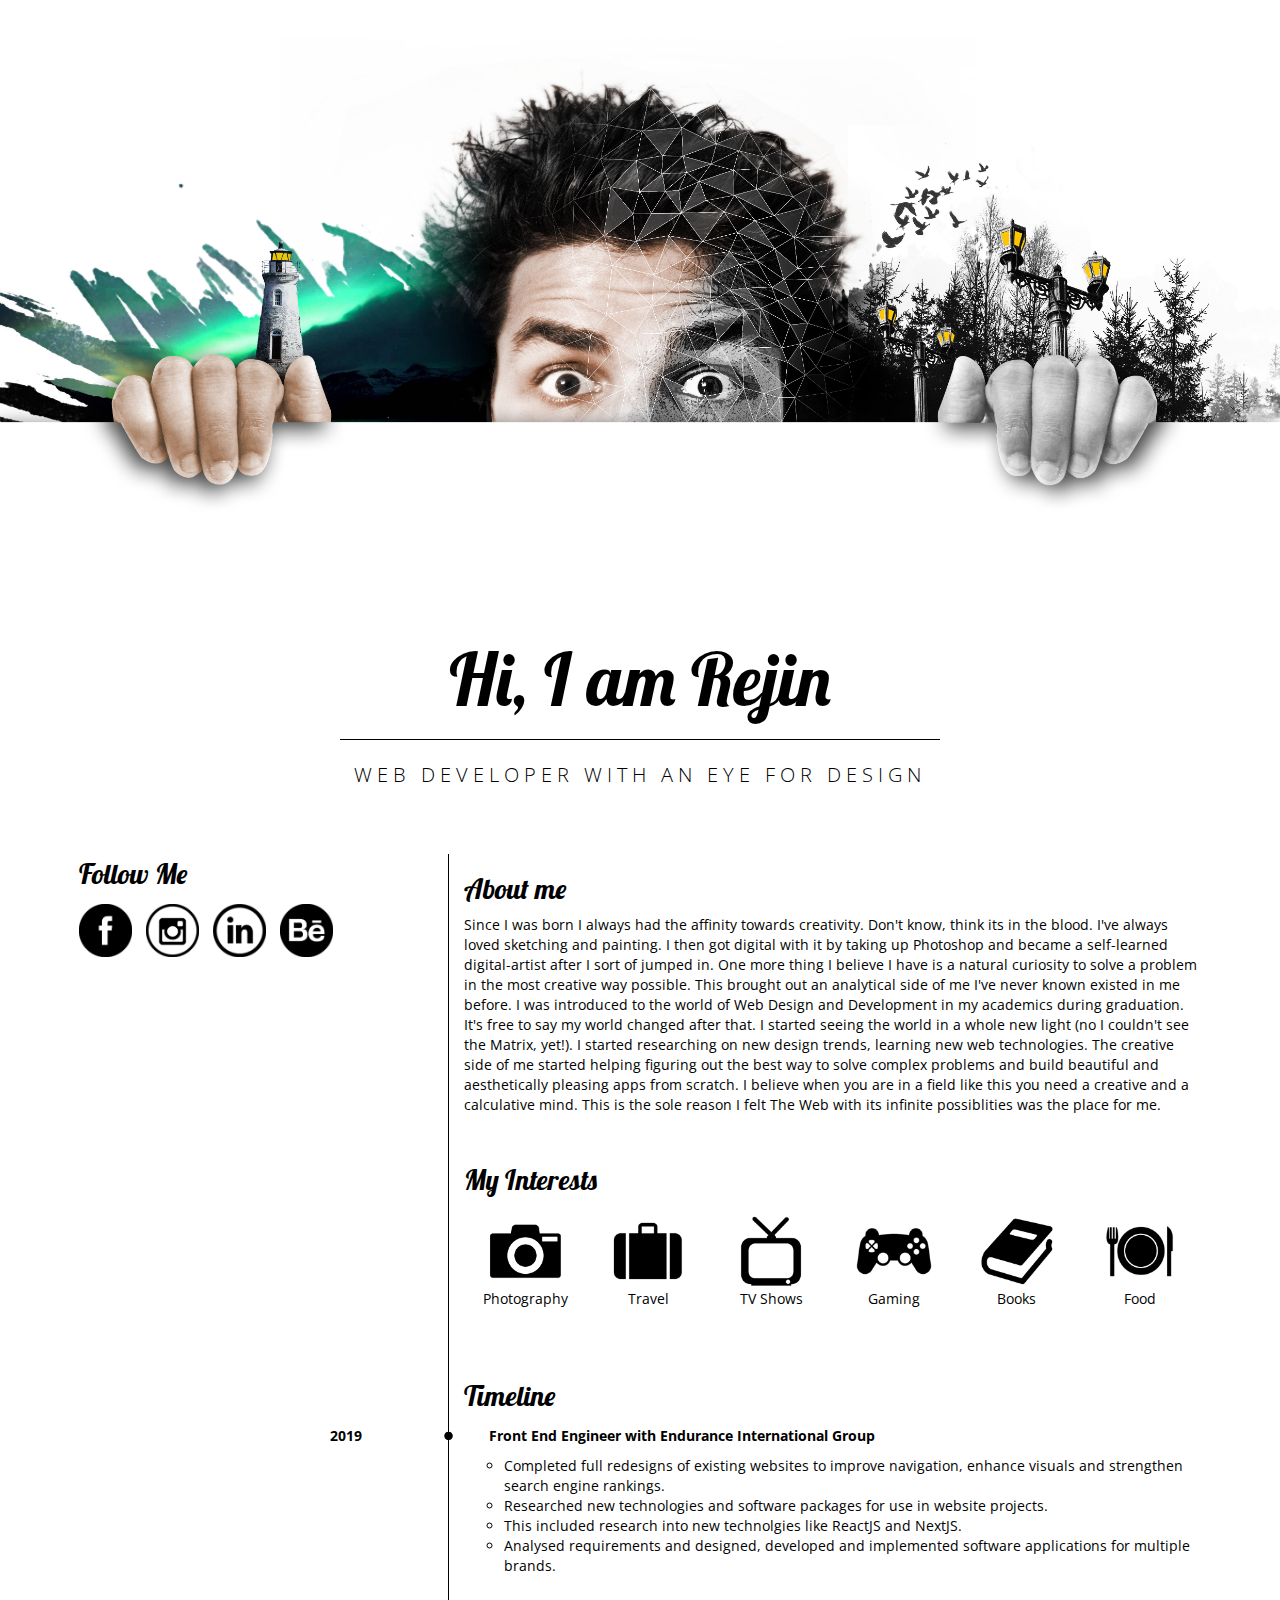
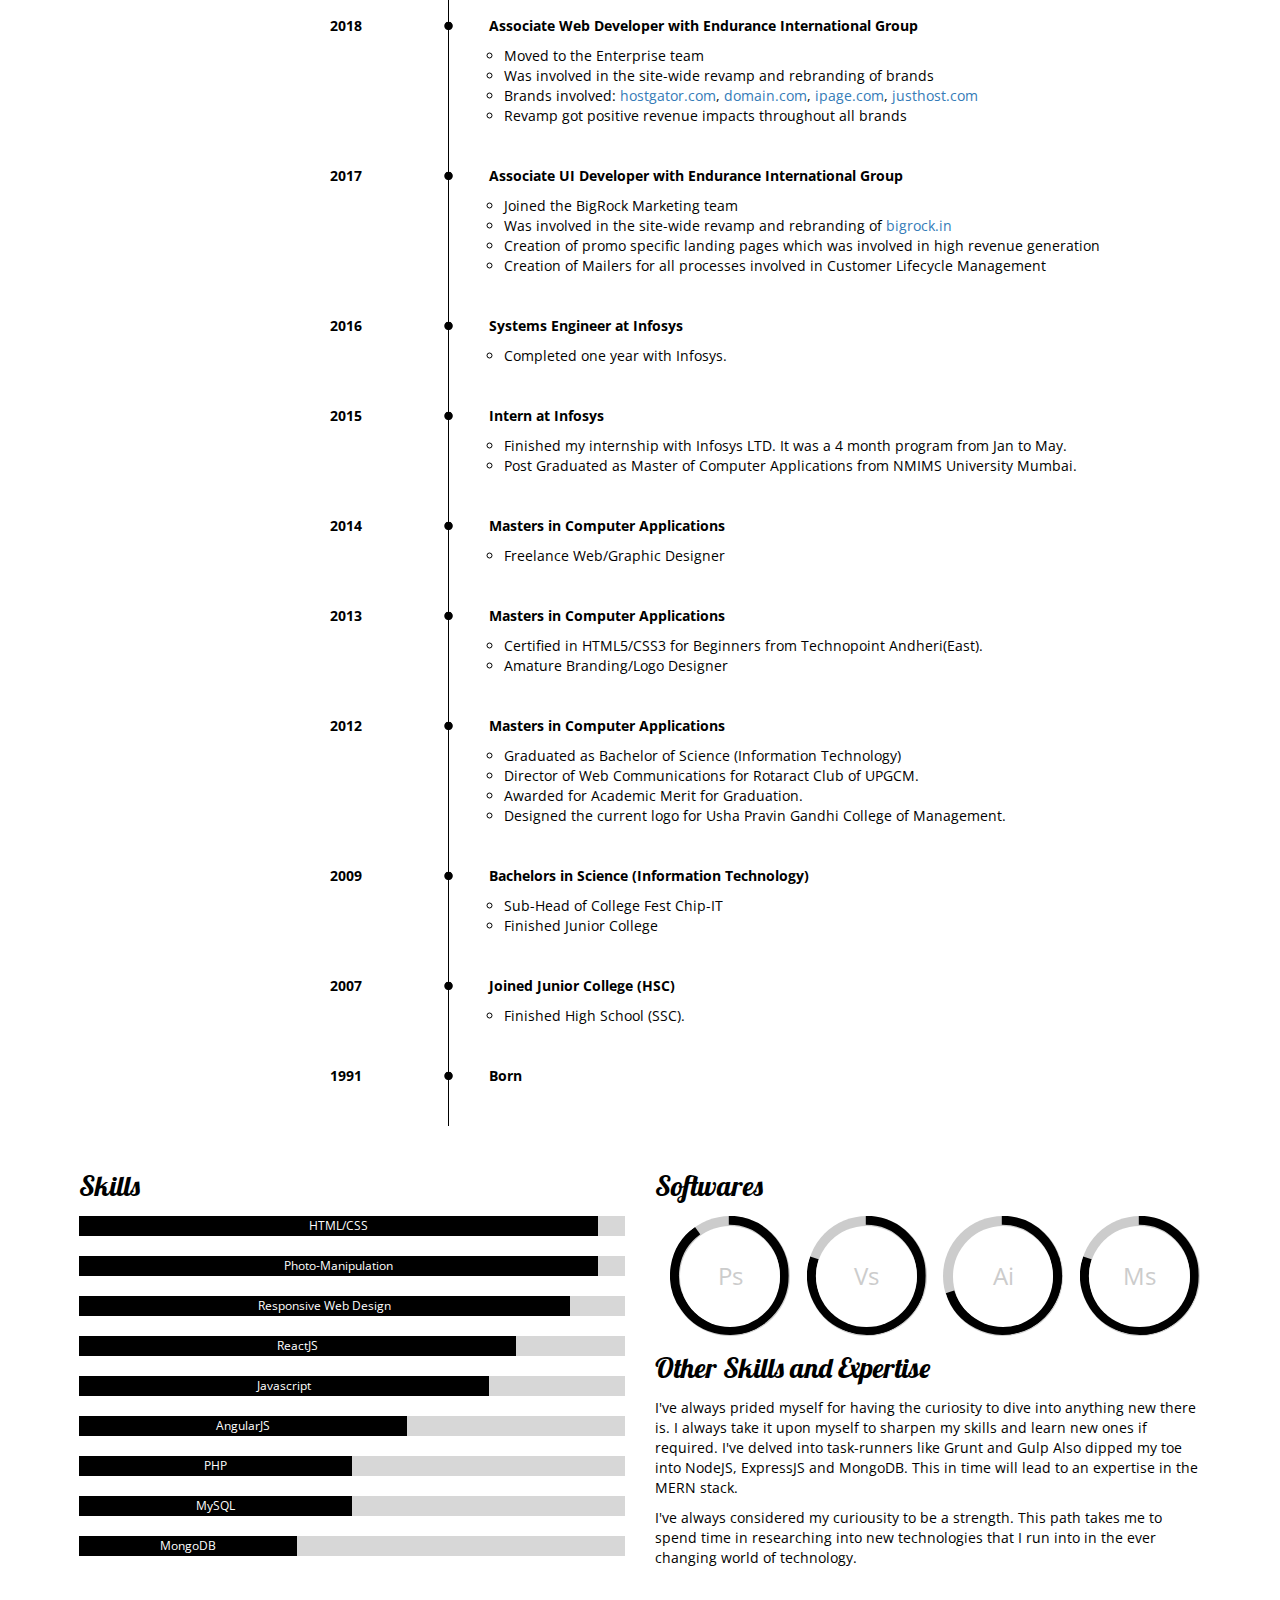
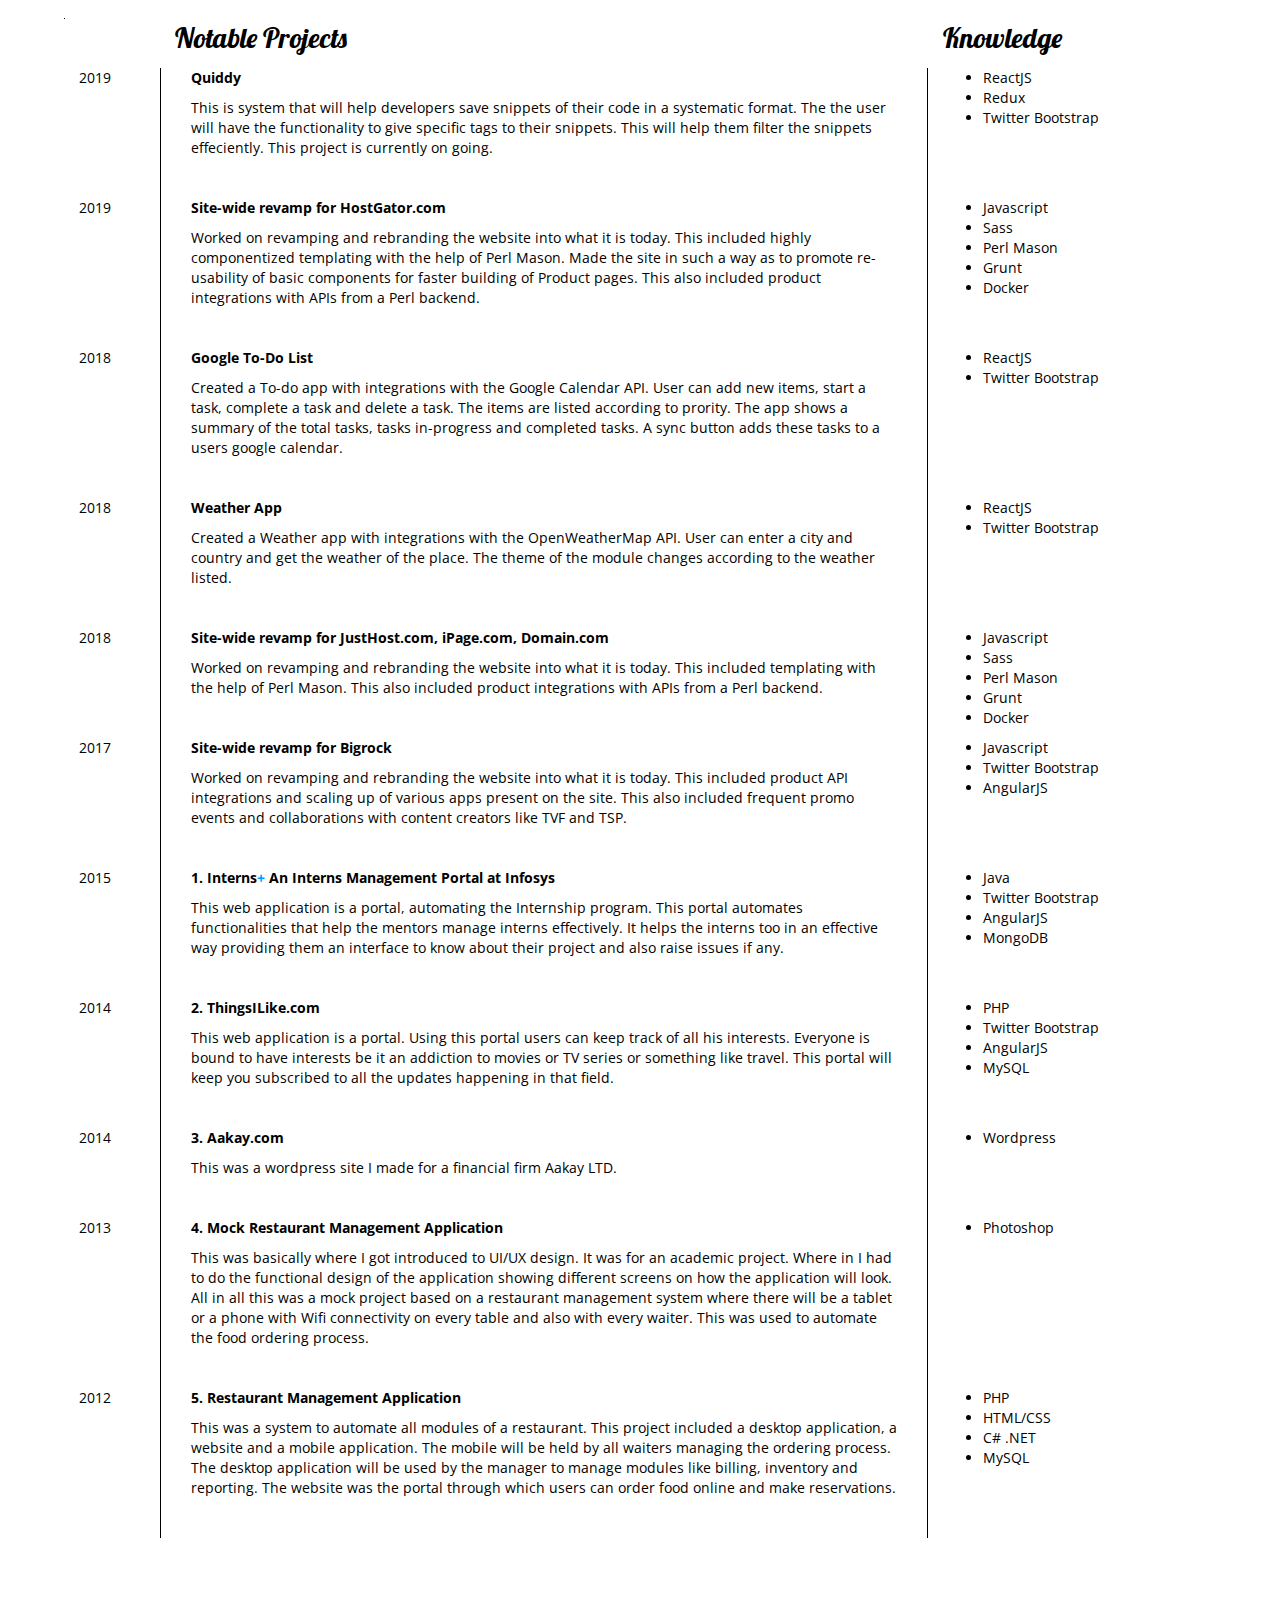
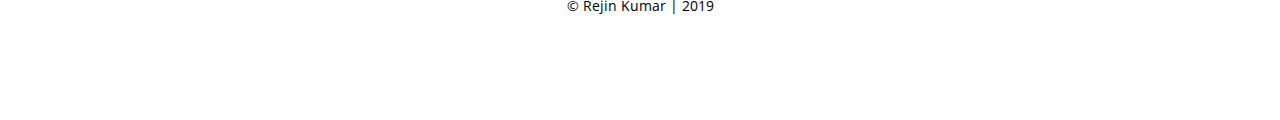
==== commit 00d37fb2: "Updated with the latest" ====
--- a/index.html
+++ b/index.html
@@ -84,6 +84,28 @@
         	<div class="row section">
             	<p class="heading col-xs-12">Timeline</p>
             </div>
+        </div>
+    </article>
+    <article class="row">
+    	<div class="col-lg-4 timelinedotleft">
+        	<div class="col-lg-8">
+        	</div>
+        	<div class="col-lg-4">
+            	<strong>2019</strong>
+        	</div>
+        </div>
+    	<div>
+    	<div class="col-lg-8 timeline timelinedotright">
+        	<div>
+        		<p class="event-title"><strong>Front End Engineer with Endurance International Group</strong></p>
+                <ul type="circle">
+                    <li>Completed full redesigns of existing websites to improve navigation, enhance visuals and strengthen search engine rankings.</li>
+                    <li>Researched new technologies and software packages for use in website projects.</li>
+                    <li>This included research into new technolgies like ReactJS and NextJS.</li>
+                    <li>Analysed requirements and designed, developed and implemented software applications for multiple brands.</li>
+                  </ul>
+        	</div>
+        </div>
         </div>
     </article>
     <article class="row">
@@ -388,6 +410,9 @@
                         Also dipped my toe into NodeJS, ExpressJS and MongoDB. 
                         This in time will lead to an expertise in the MERN stack.
                     </p>
+                    <p>
+                        I've always considered my curiousity to be a strength. This path takes me to spend time in researching into new technologies that I run into in the ever changing world of technology.
+                    </p>
                 </div>
              </div>
         </div>
@@ -403,6 +428,28 @@
         </div>
         <div class="col-lg-3 hidden-xs">
         	<p class="heading">Knowledge</p>
+        </div>
+    </article>
+    <article class="row">
+        <div class="col-lg-1">
+            <p>2019</p>
+        </div>
+        <div class="col-lg-8 timeline projects">
+        <div class="col-lg-12">
+            <p><Strong>Quiddy</Strong></p>
+            <p>
+                This is system that will help developers save snippets of their code in a systematic format.
+                The the user will have the functionality to give specific tags to their snippets. This will help them filter the snippets effeciently.
+                This project is currently on going.
+            </p>
+        </div>
+        </div>
+        <div class="col-lg-3">
+        <ul>
+            <li>ReactJS</li>
+            <li>Redux</li>
+            <li>Twitter Bootstrap</li>
+        </ul>
         </div>
     </article>
     <article class="row">
@@ -452,6 +499,27 @@
                 </ul>
                 </div>
             </article>
+            <article class="row">
+                <div class="col-lg-1">
+                    <p>2018</p>
+                </div>
+                <div class="col-lg-8 timeline projects">
+                <div class="col-lg-12">
+                    <p><Strong>Weather App</Strong></p>
+                    <p>
+                        Created a Weather app with integrations with the OpenWeatherMap API.
+                        User can enter a city and country and get the weather of the place.
+                        The theme of the module changes according to the weather listed.
+                    </p>
+                </div>
+                </div>
+                <div class="col-lg-3">
+                <ul>
+                    <li>ReactJS</li>
+                    <li>Twitter Bootstrap</li>
+                </ul>
+                </div>
+            </article>
     <article class="row">
             <div class="col-lg-1">
                 <p>2018</p>
--- a/css/main.css
+++ b/css/main.css
@@ -139,7 +139,7 @@
 /* Large devices (laptops/desktops, 992px and up) */
 @media only screen and (min-width: 992px) {
 	.headerImage h1 {
-		padding-top: 450px;
+		padding-top: 620px;
 	}
 
 	.timeline
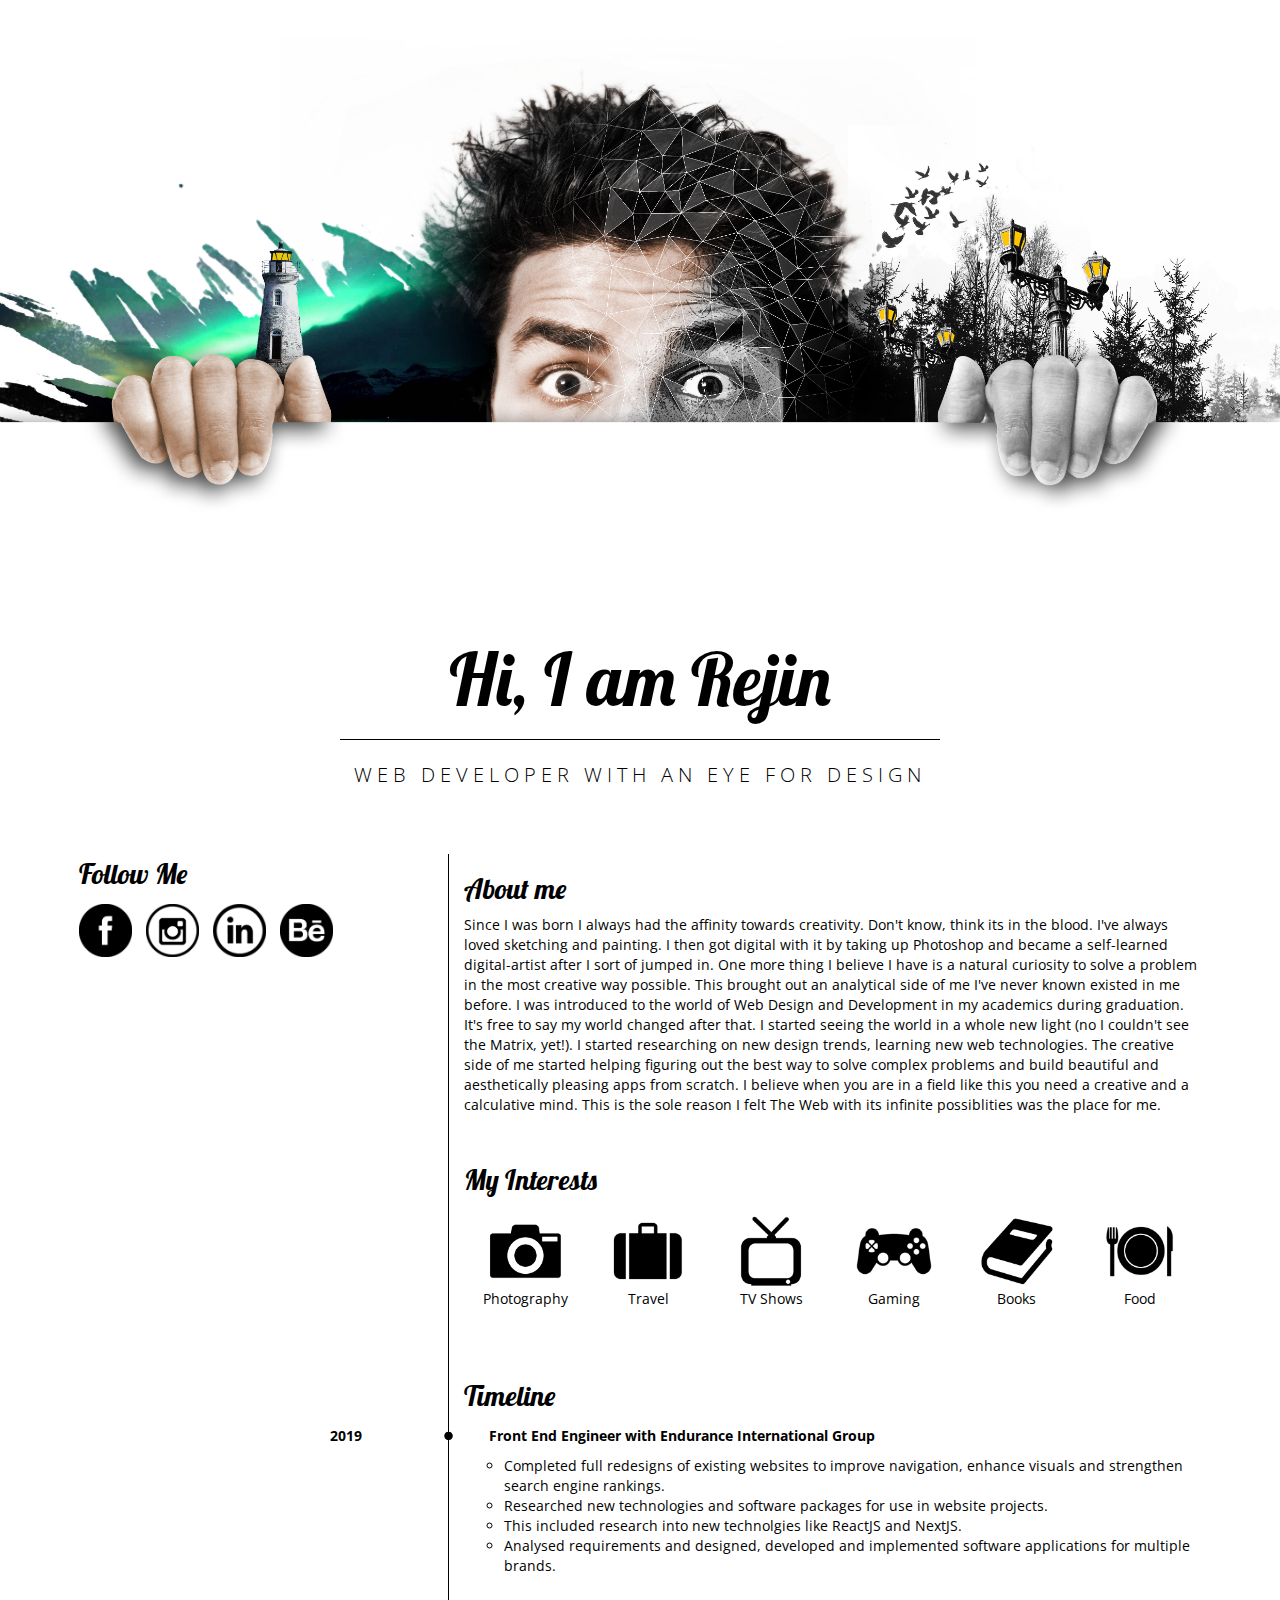
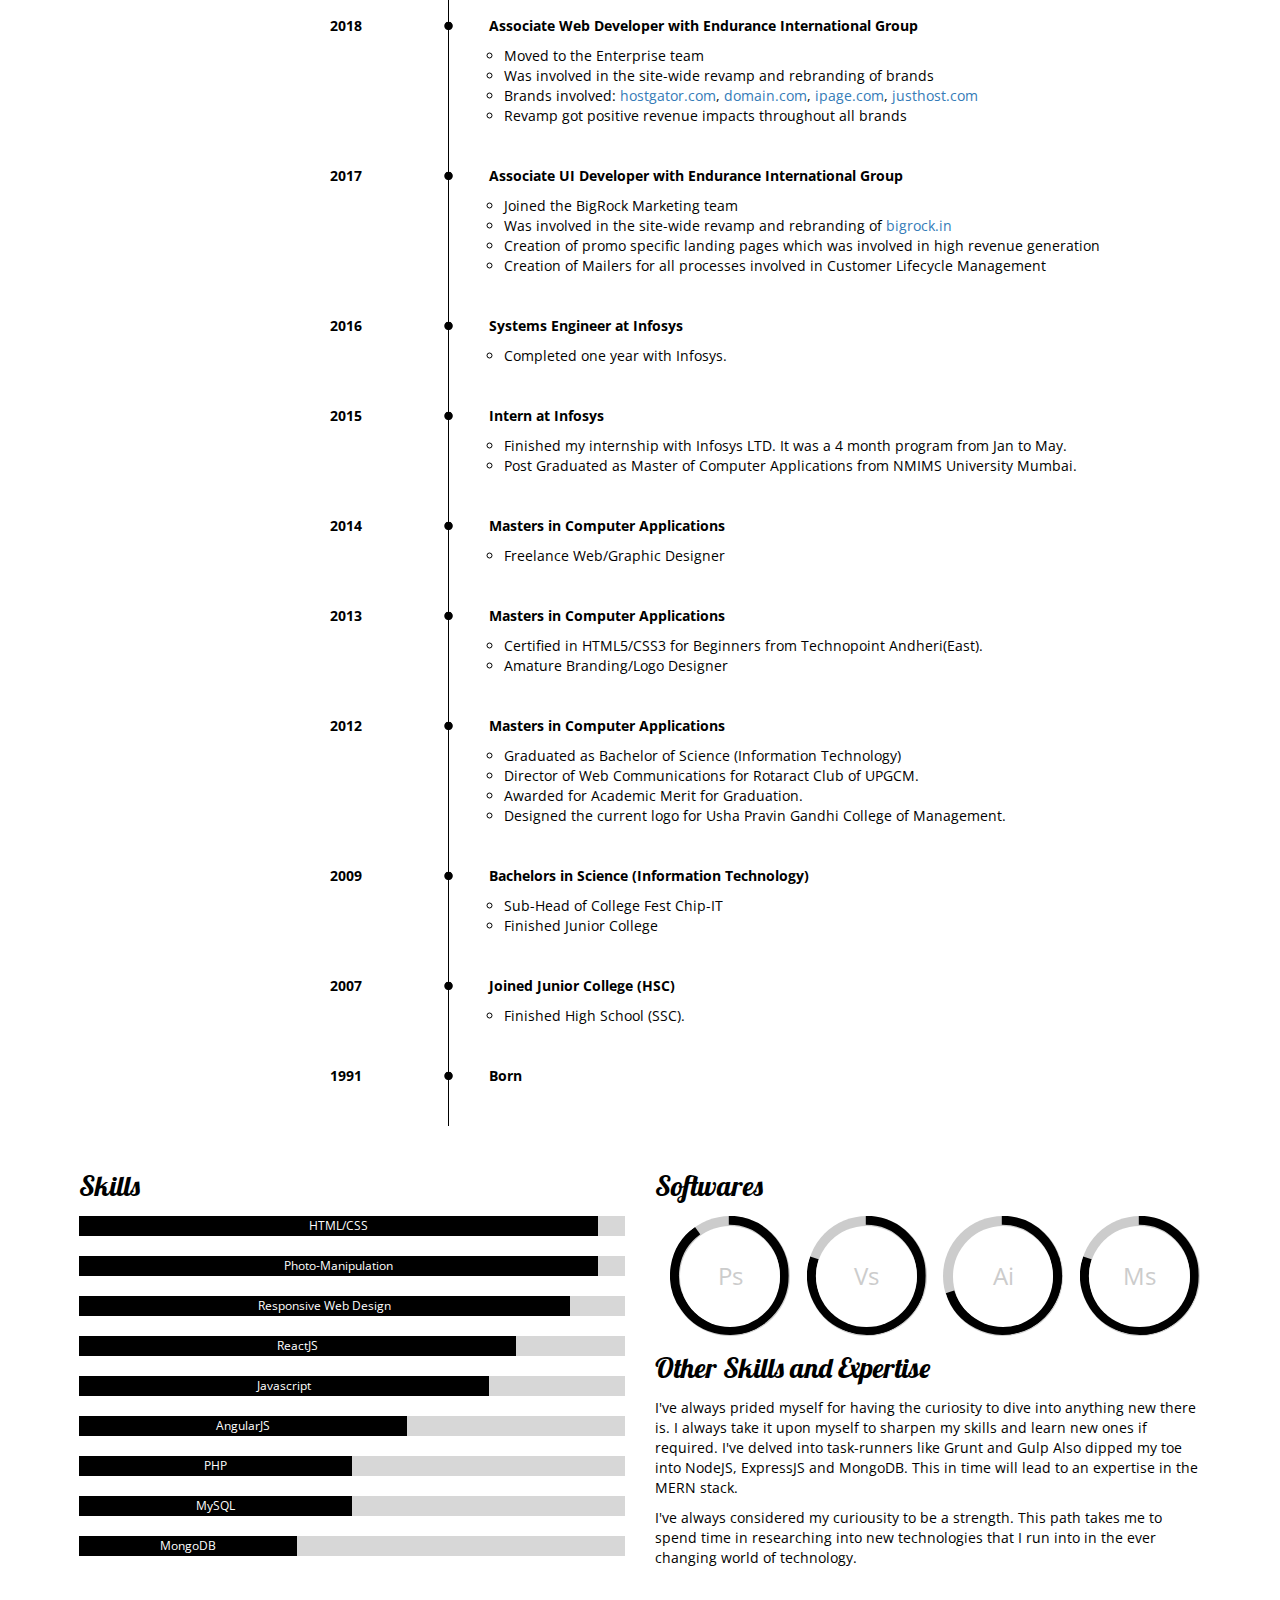
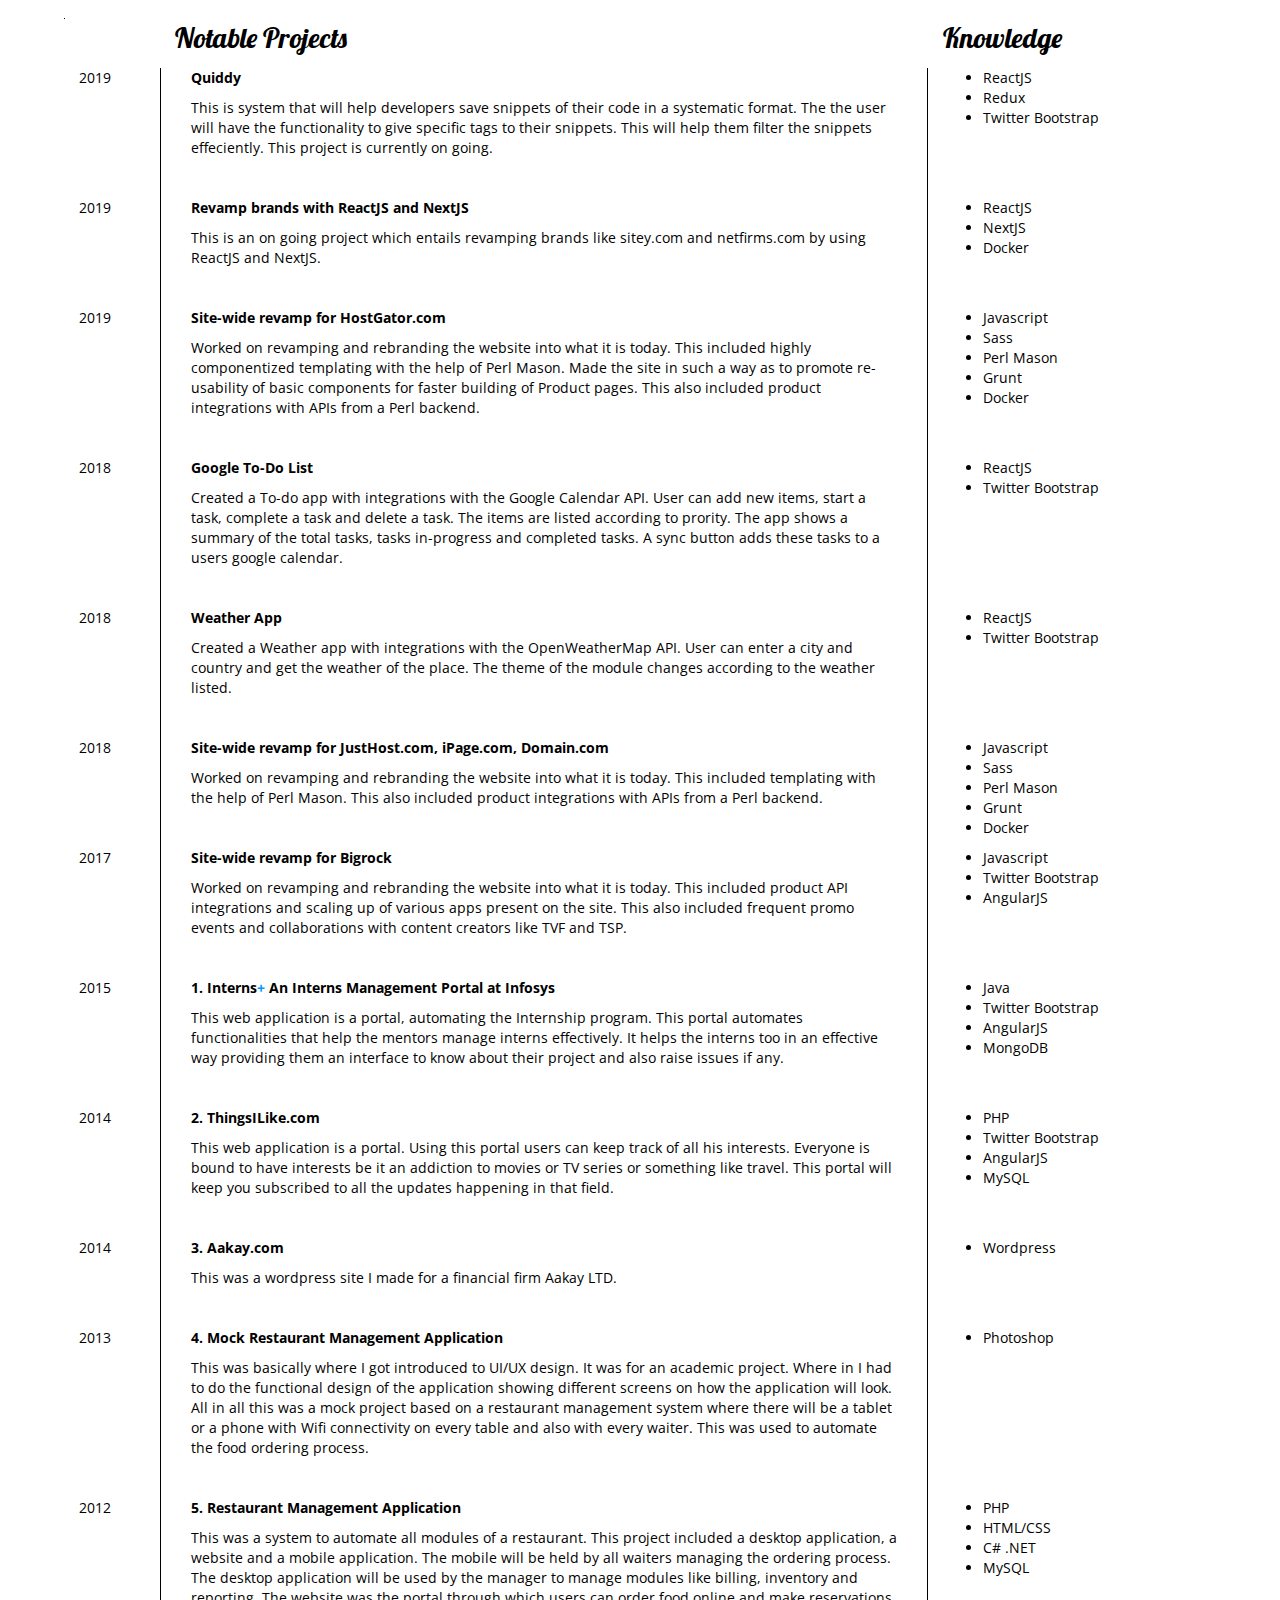
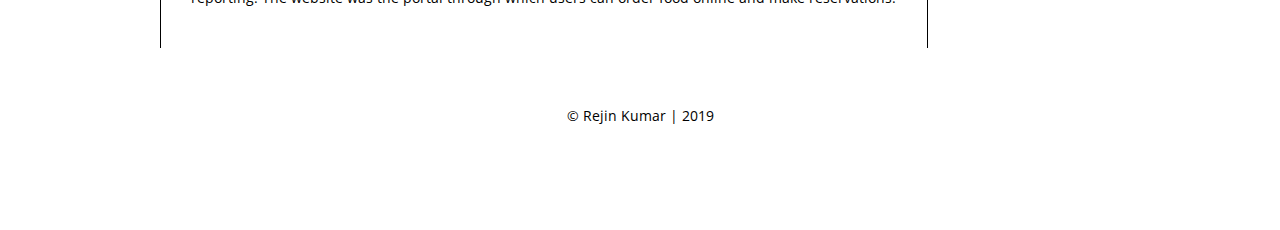
==== commit cf45818d: "Updated" ====
--- a/index.html
+++ b/index.html
@@ -453,6 +453,26 @@
         </div>
     </article>
     <article class="row">
+        <div class="col-lg-1">
+            <p>2019</p>
+        </div>
+        <div class="col-lg-8 timeline projects">
+        <div class="col-lg-12">
+            <p><Strong>Revamp brands with ReactJS and NextJS</Strong></p>
+            <p>
+                This is an on going project which entails revamping brands like sitey.com and netfirms.com by using ReactJS and NextJS.
+            </p>
+        </div>
+        </div>
+        <div class="col-lg-3">
+        <ul>
+            <li>ReactJS</li>
+            <li>NextJS</li>
+            <li>Docker</li>
+        </ul>
+        </div>
+    </article>
+    <article class="row">
             <div class="col-lg-1">
                 <p>2019</p>
             </div>
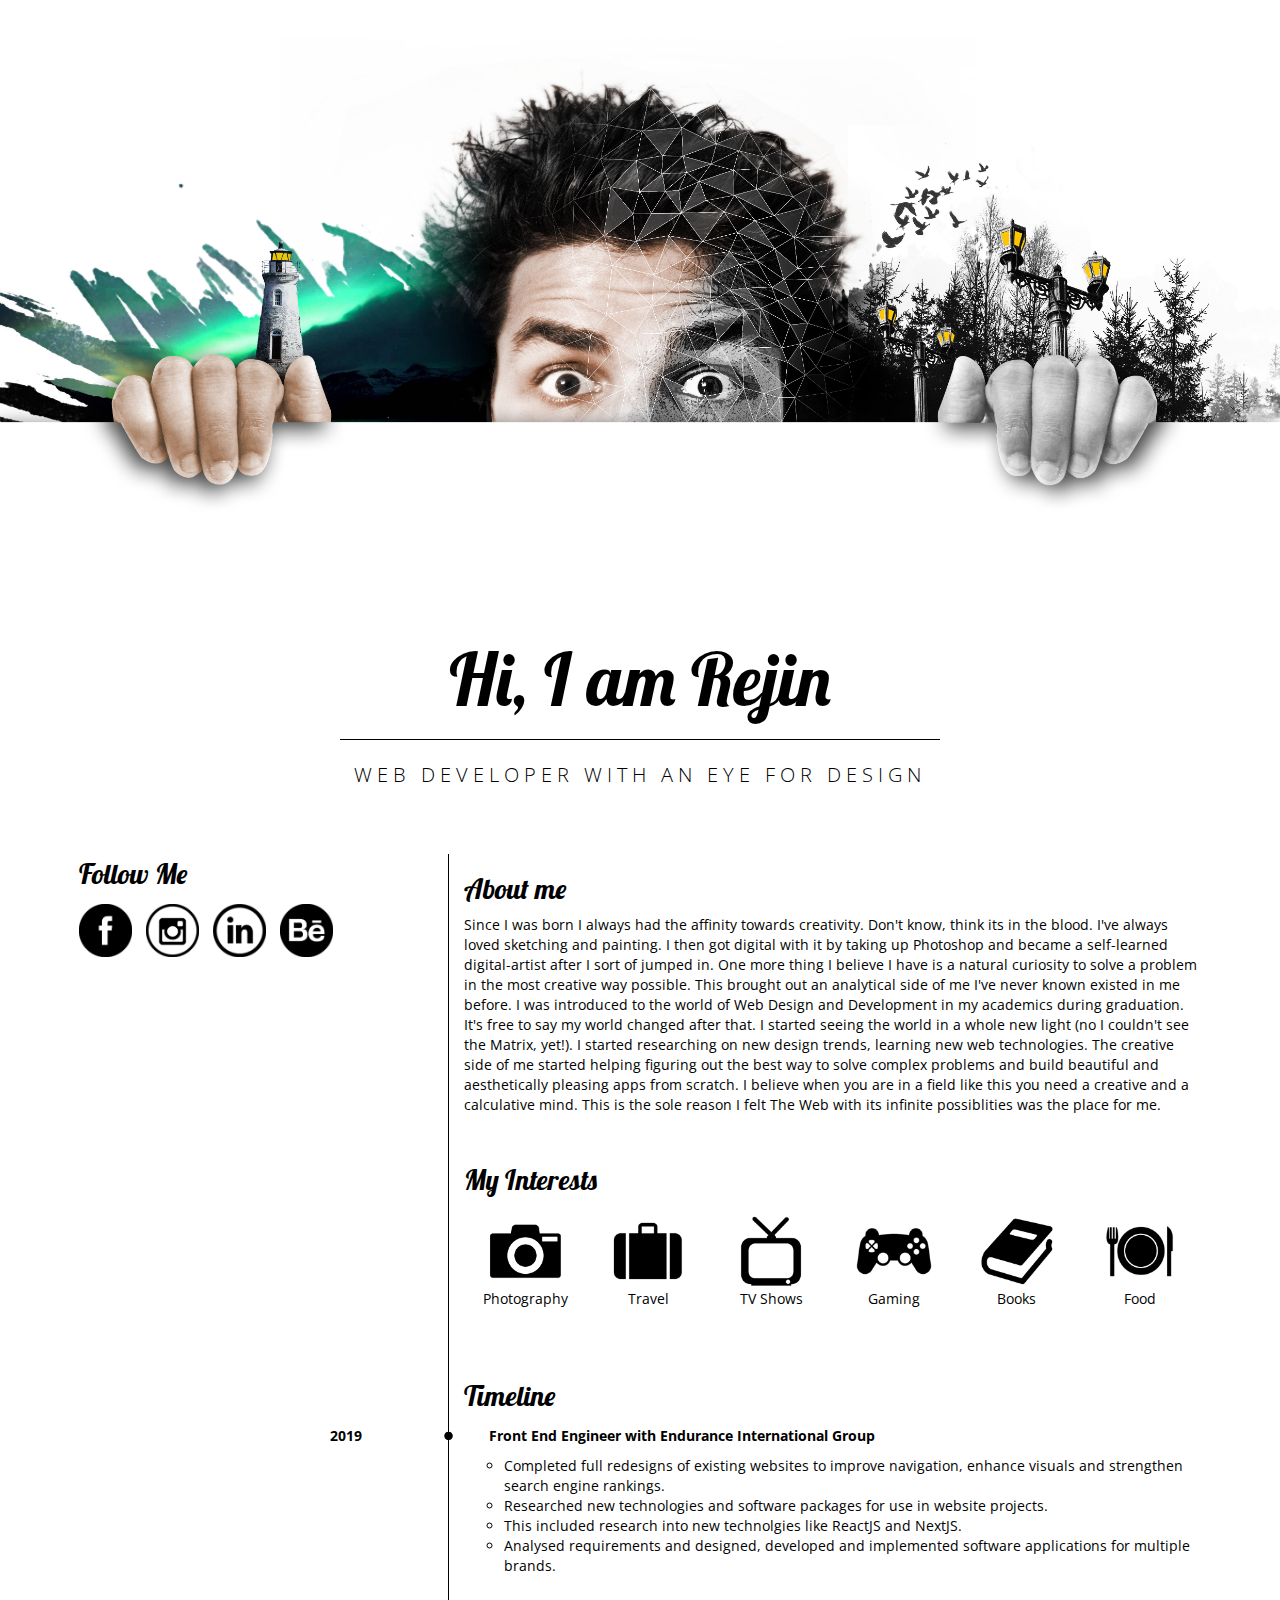
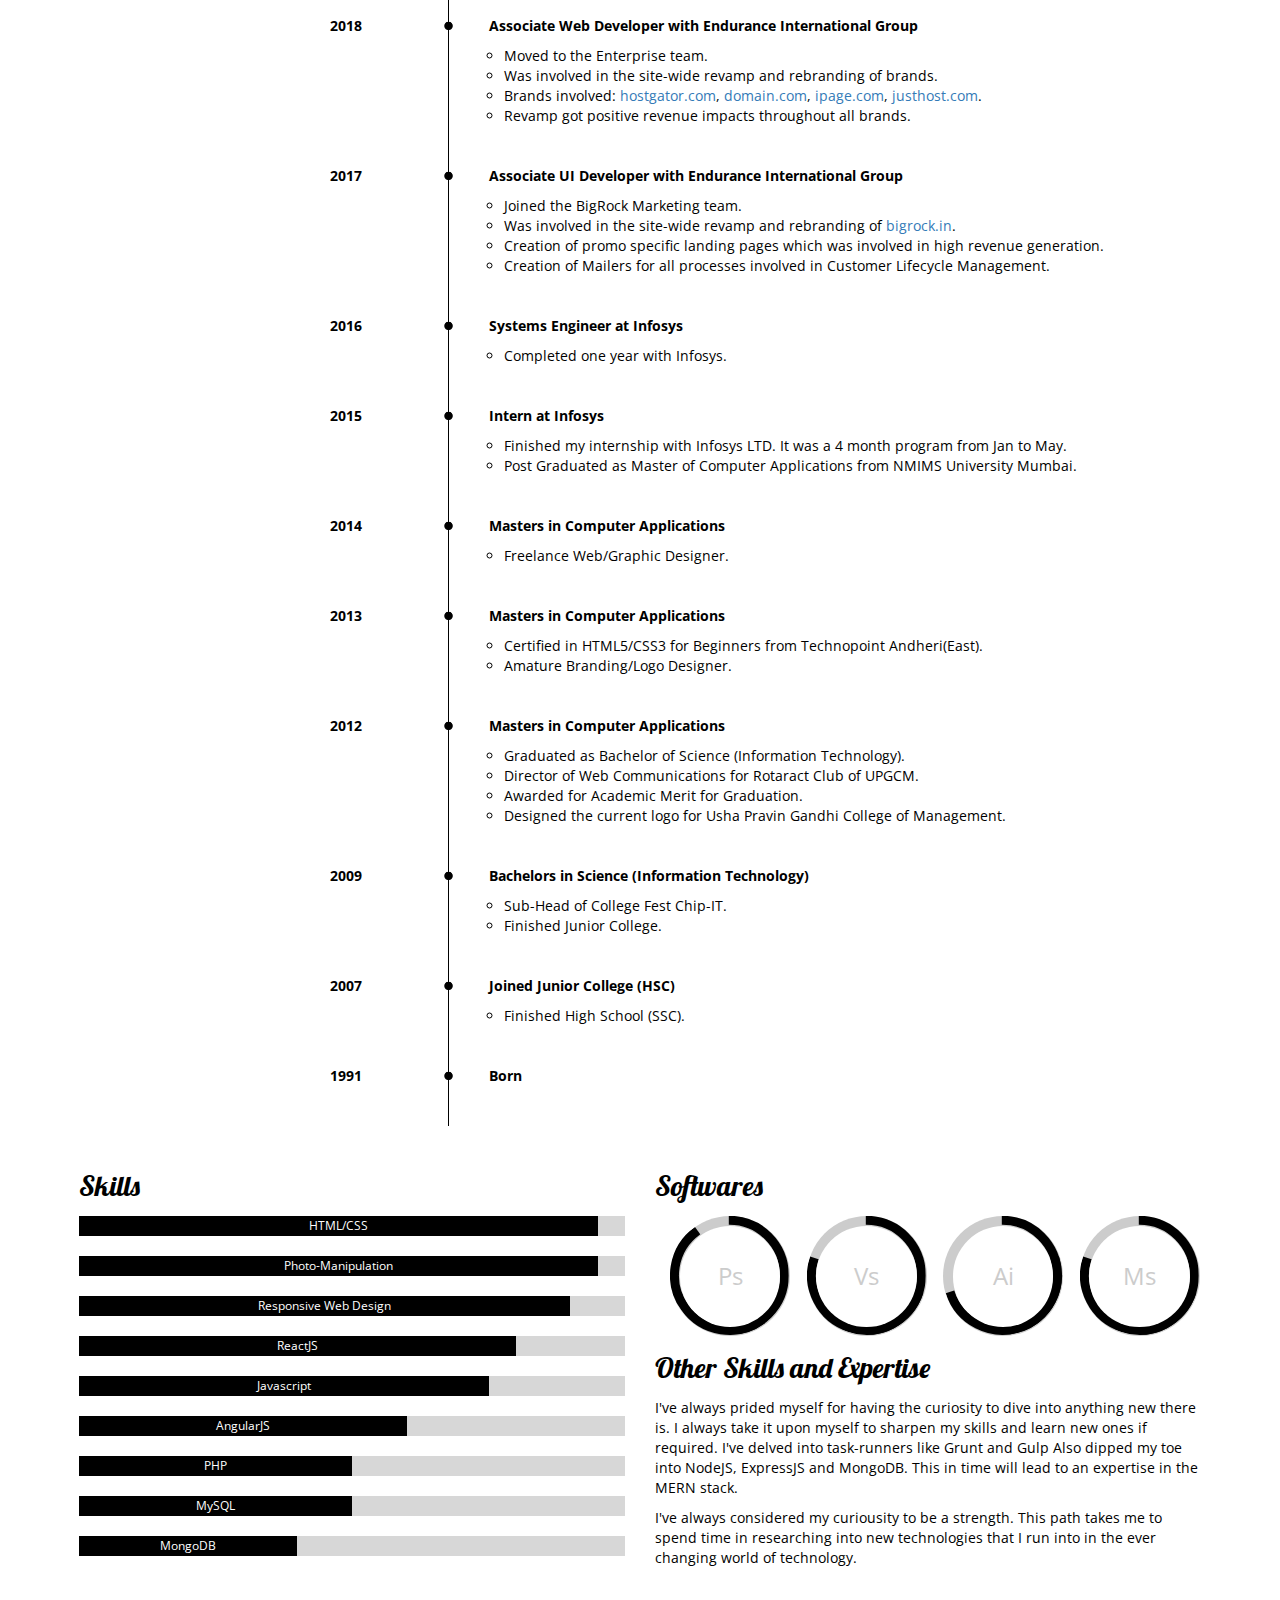
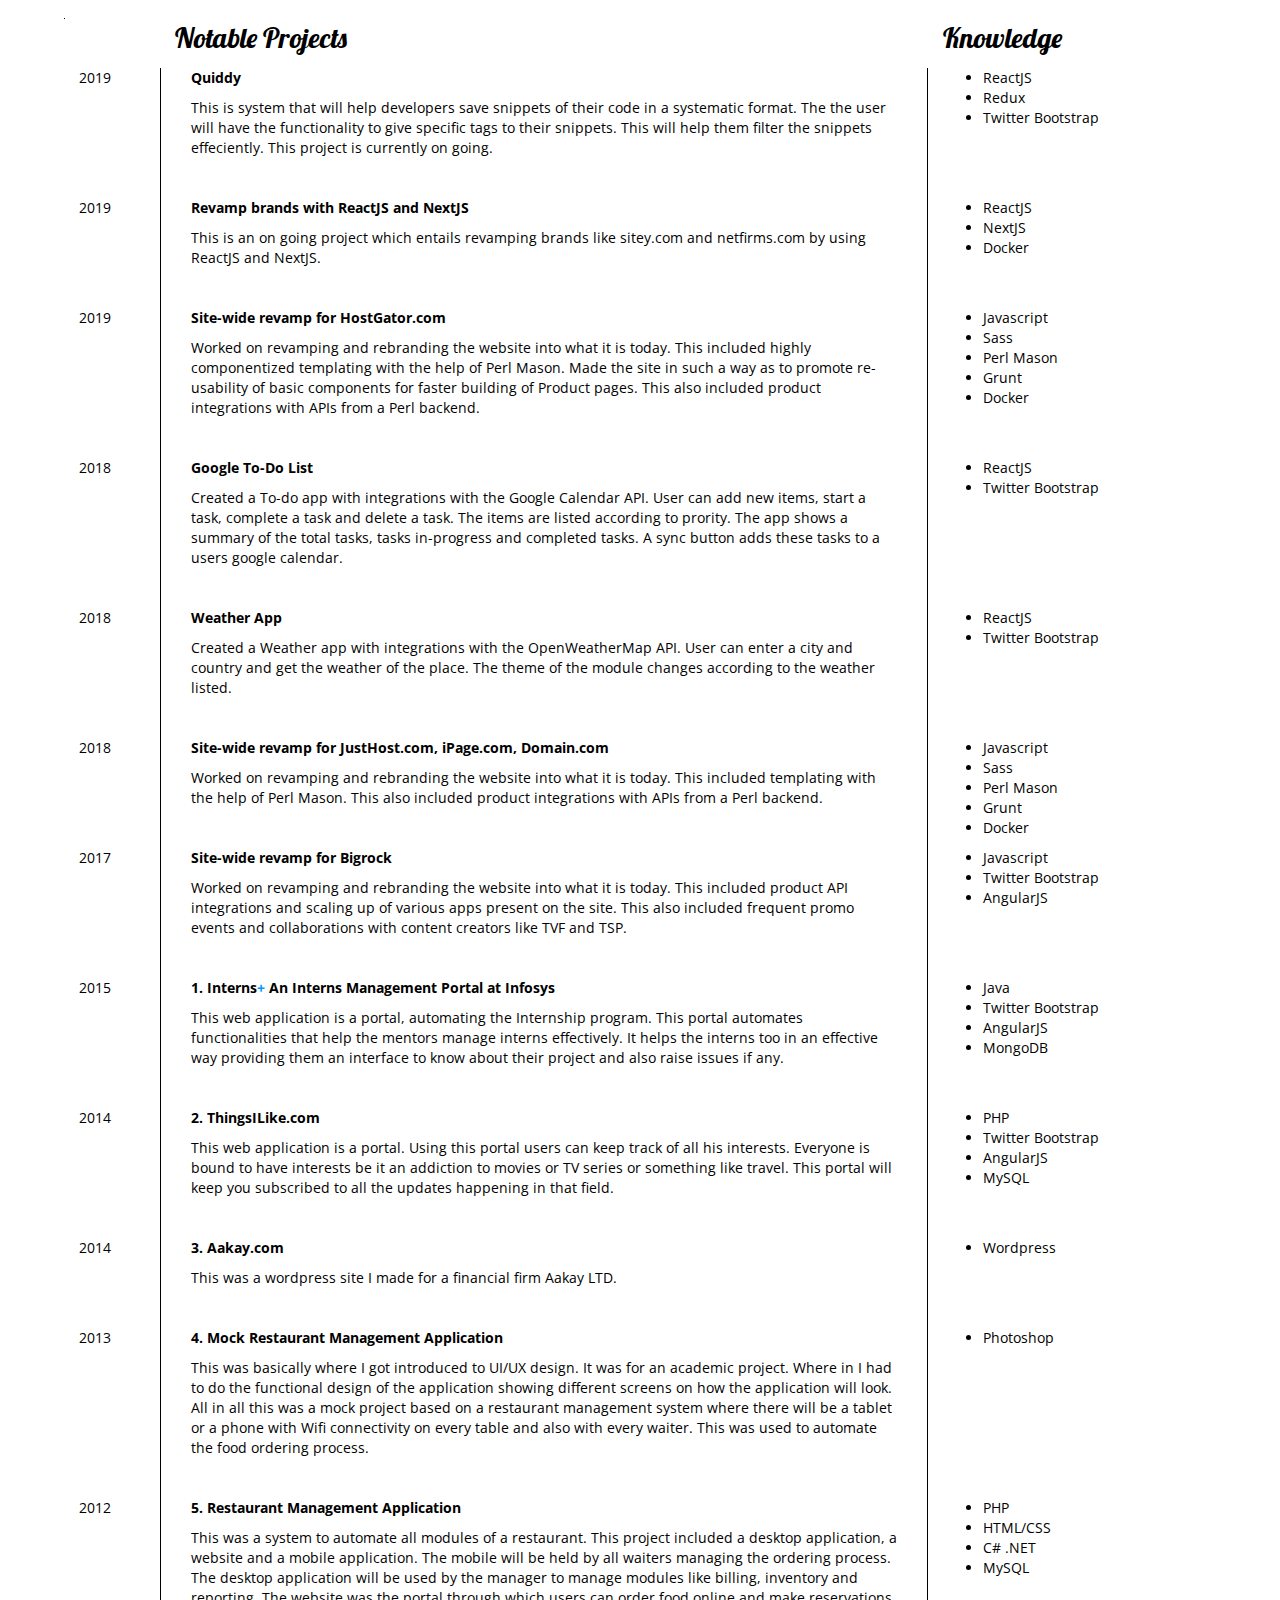
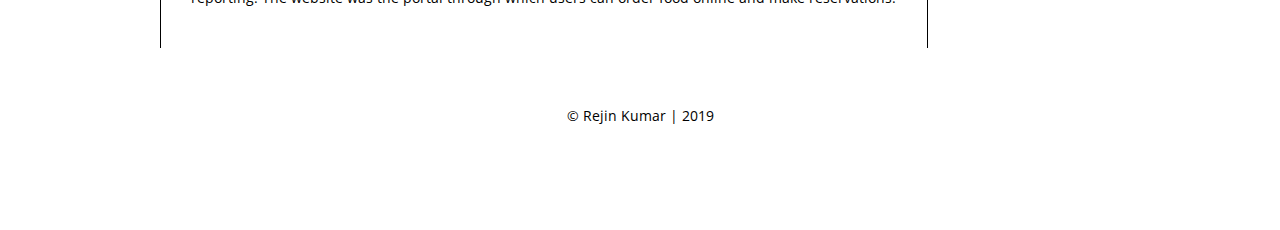
==== commit 2023a08c: "Added periods" ====
--- a/index.html
+++ b/index.html
@@ -121,10 +121,10 @@
         	<div>
         		<p class="event-title"><strong>Associate Web Developer with Endurance International Group</strong></p>
                 <ul type="circle">
-                      <li>Moved to the Enterprise team</li>
-                      <li>Was involved in the site-wide revamp and rebranding of brands</li>
-                      <li>Brands involved: <a target="_blank" href="https://www.hostgator.com/">hostgator.com</a>, <a target="_blank" href="https://www.domain.com/">domain.com</a>, <a target="_blank" href="https://www.ipage.com/">ipage.com</a>, <a target="_blank" href="https://www.justhost.com/">justhost.com</a></li>
-                      <li>Revamp got positive revenue impacts throughout all brands</li>
+                      <li>Moved to the Enterprise team.</li>
+                      <li>Was involved in the site-wide revamp and rebranding of brands.</li>
+                      <li>Brands involved: <a target="_blank" href="https://www.hostgator.com/">hostgator.com</a>, <a target="_blank" href="https://www.domain.com/">domain.com</a>, <a target="_blank" href="https://www.ipage.com/">ipage.com</a>, <a target="_blank" href="https://www.justhost.com/">justhost.com</a>.</li>
+                      <li>Revamp got positive revenue impacts throughout all brands.</li>
                   </ul>
         	</div>
         </div>
@@ -143,10 +143,10 @@
         	<div>
         		<p class="event-title"><strong>Associate UI Developer with Endurance International Group</strong></p>
                 <ul type="circle">
-                      <li>Joined the BigRock Marketing team</li>
-                      <li>Was involved in the site-wide revamp and rebranding of <a target="_blank" href="https://www.bigrock.in/">bigrock.in</a></li>
-                      <li>Creation of promo specific landing pages which was involved in high revenue generation</li>
-                      <li>Creation of Mailers for all processes involved in Customer Lifecycle Management</li>
+                      <li>Joined the BigRock Marketing team.</li>
+                      <li>Was involved in the site-wide revamp and rebranding of <a target="_blank" href="https://www.bigrock.in/">bigrock.in</a>.</li>
+                      <li>Creation of promo specific landing pages which was involved in high revenue generation.</li>
+                      <li>Creation of Mailers for all processes involved in Customer Lifecycle Management.</li>
                   </ul>
         	</div>
         </div>
@@ -204,7 +204,7 @@
             <div>
         		<p class="event-title"><strong>Masters in Computer Applications</strong></p>
                   <ul type="circle">
-                      <li>Freelance Web/Graphic Designer</li>
+                      <li>Freelance Web/Graphic Designer.</li>
                   </ul>
         	</div>
         </div>
@@ -224,7 +224,7 @@
         		<p class="event-title"><strong>Masters in Computer Applications</strong></p>
                   <ul type="circle">
                   	  <li>Certified in HTML5/CSS3 for Beginners from Technopoint Andheri(East).</li>
-                      <li>Amature Branding/Logo Designer</li>
+                      <li>Amature Branding/Logo Designer.</li>
                   </ul>
         	</div>
         </div>
@@ -243,7 +243,7 @@
             <div>
         		<p class="event-title"><strong>Masters in Computer Applications</strong></p>
                   <ul type="circle">
-                  	  <li>Graduated as Bachelor of Science (Information Technology)</li>
+                  	  <li>Graduated as Bachelor of Science (Information Technology).</li>
                       <li>Director of Web Communications for Rotaract Club of UPGCM.</li>
                       <li>Awarded for Academic Merit for Graduation.</li>
                       <li>Designed the current logo for Usha Pravin Gandhi College of Management.</li>
@@ -265,8 +265,8 @@
             <div>
         		<p class="event-title"><strong>Bachelors in Science (Information Technology)</strong></p>
                   <ul type="circle">
-                  	  <li>Sub-Head of College Fest Chip-IT</li>
-                      <li>Finished Junior College</li>
+                  	  <li>Sub-Head of College Fest Chip-IT.</li>
+                      <li>Finished Junior College.</li>
                   </ul>
         	</div>
         </div>
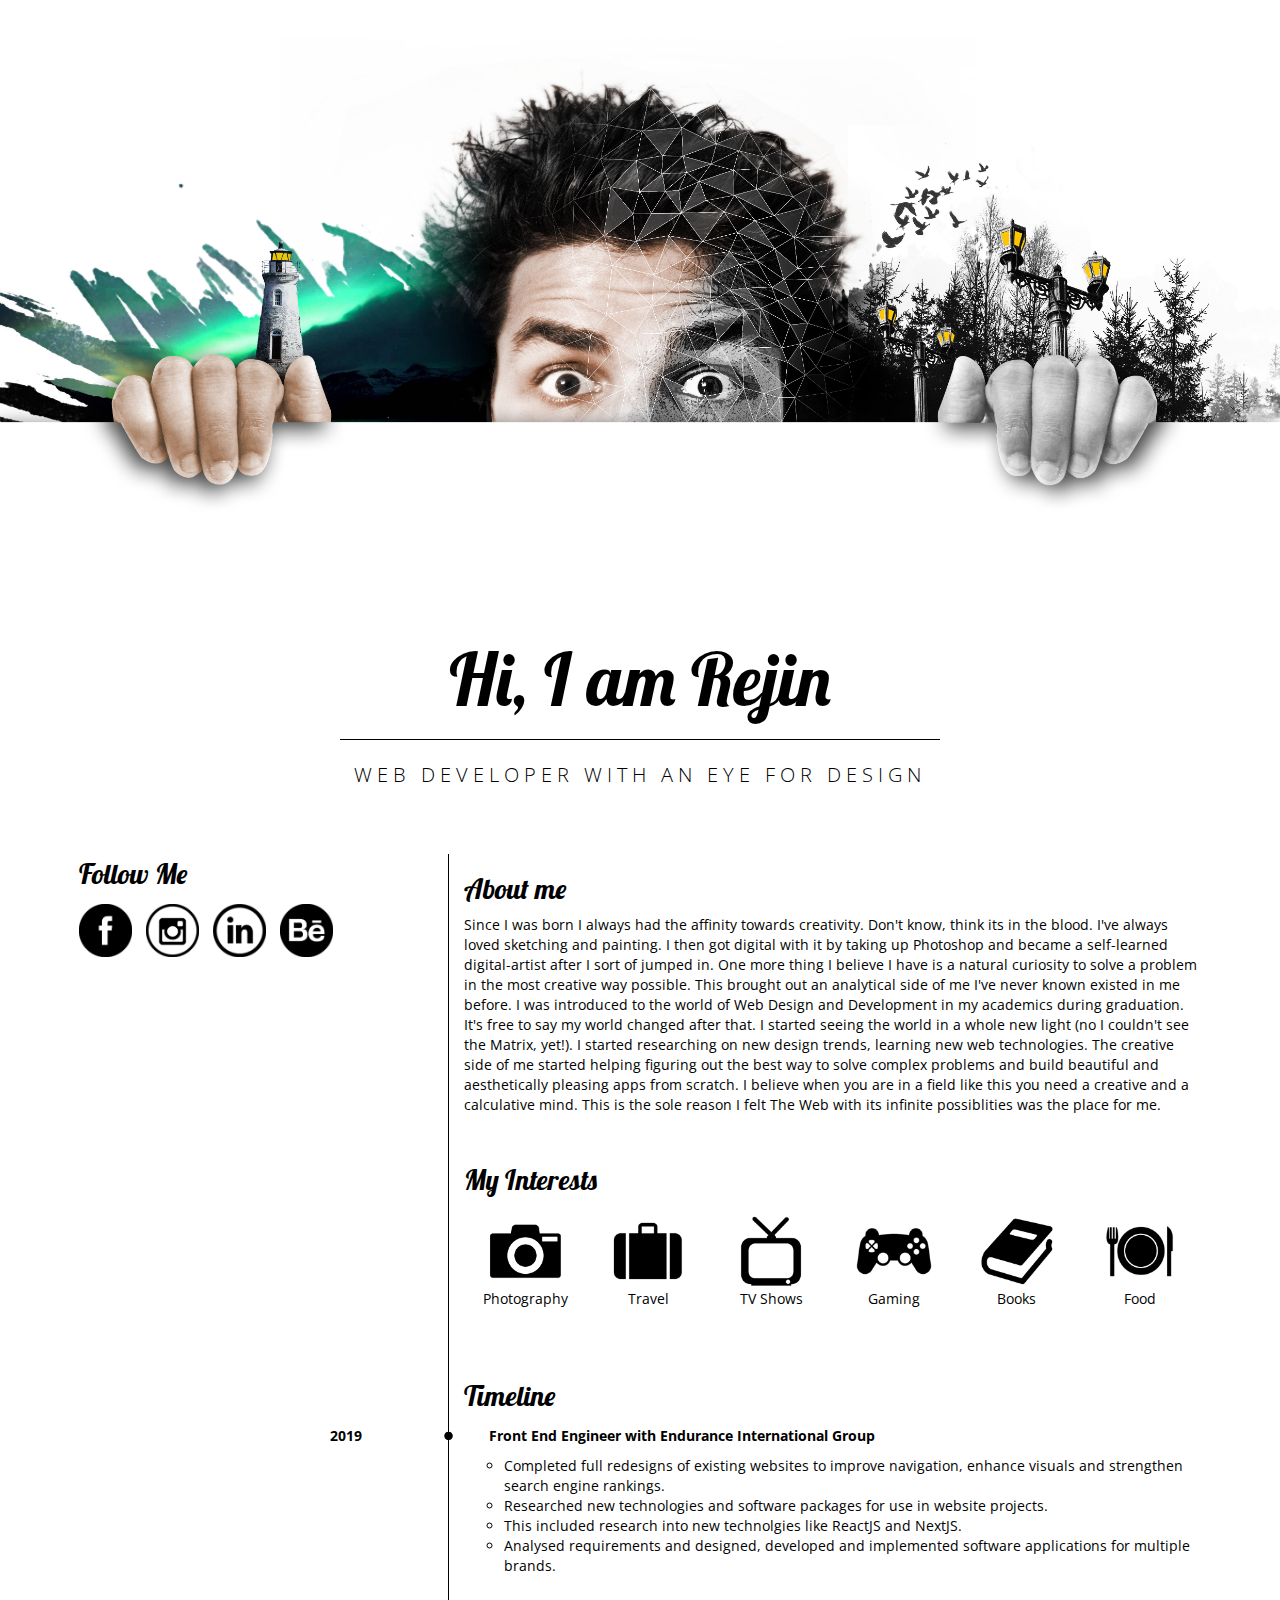
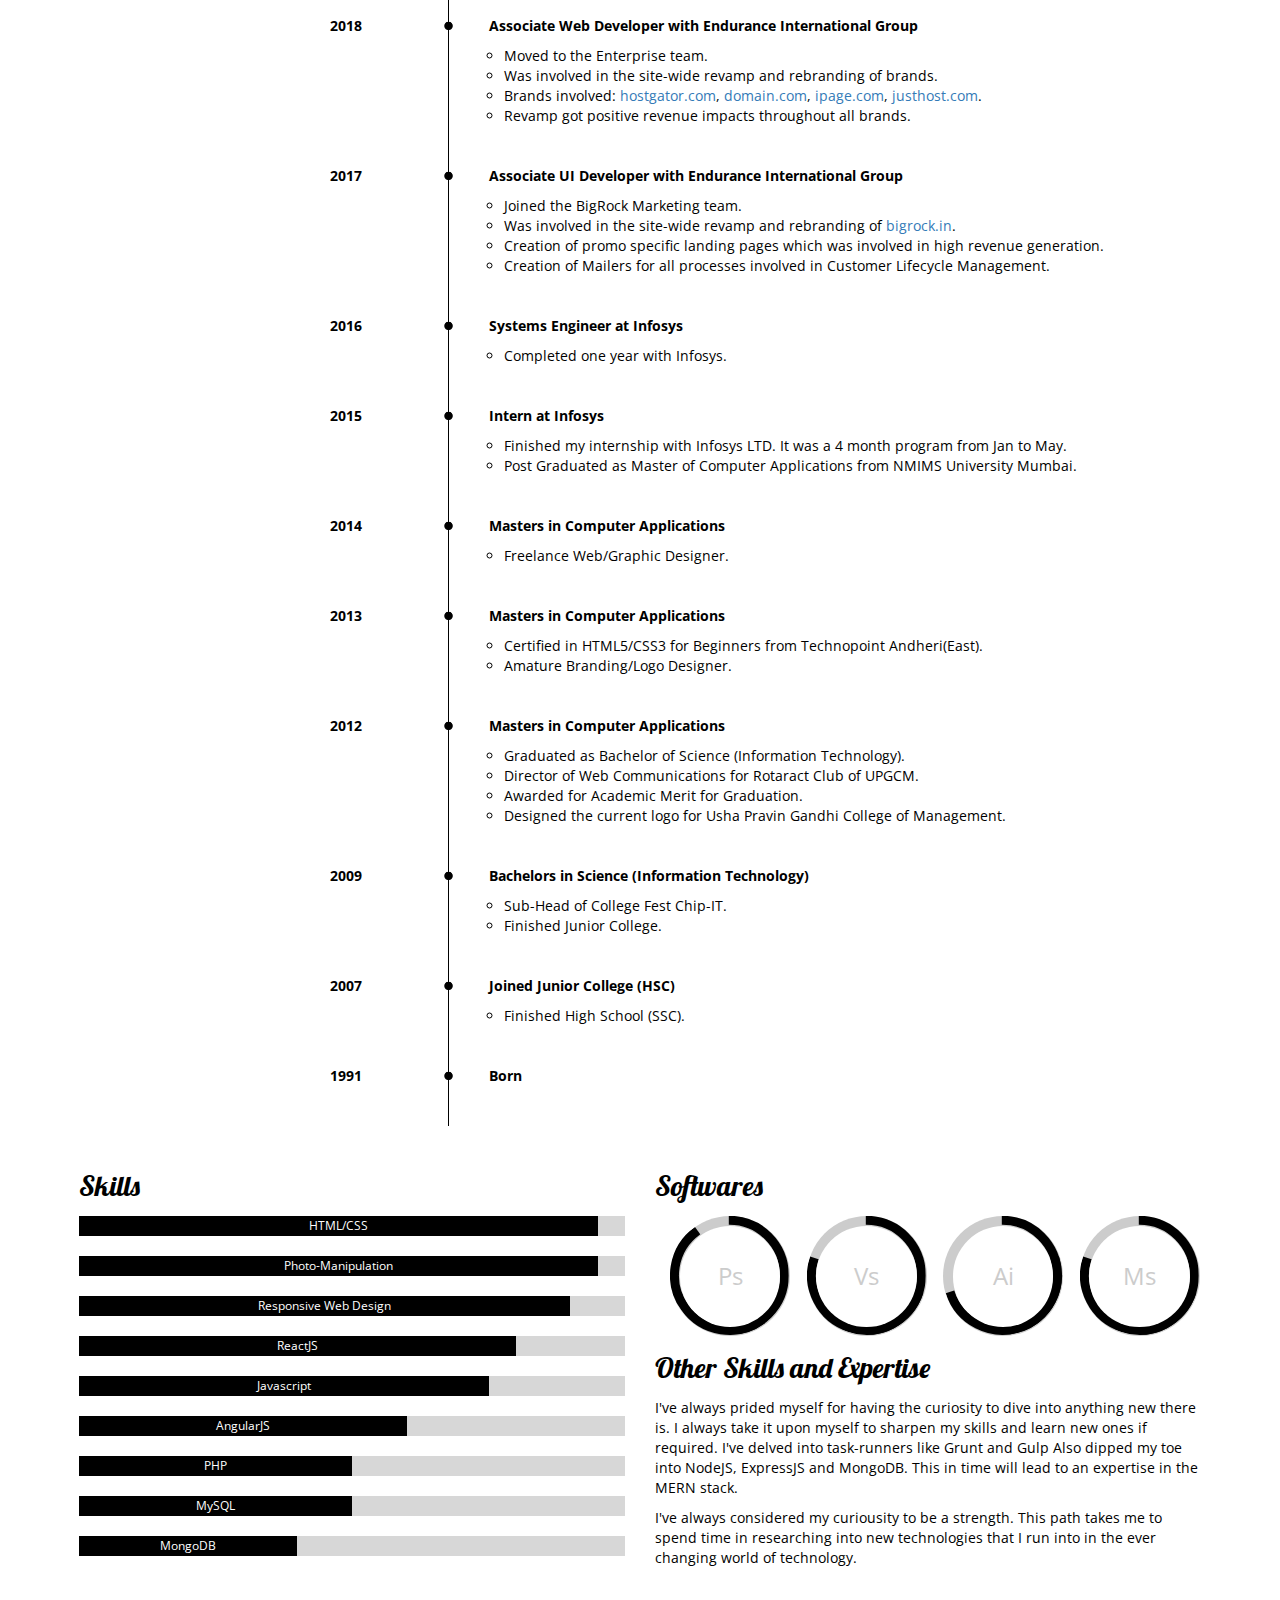
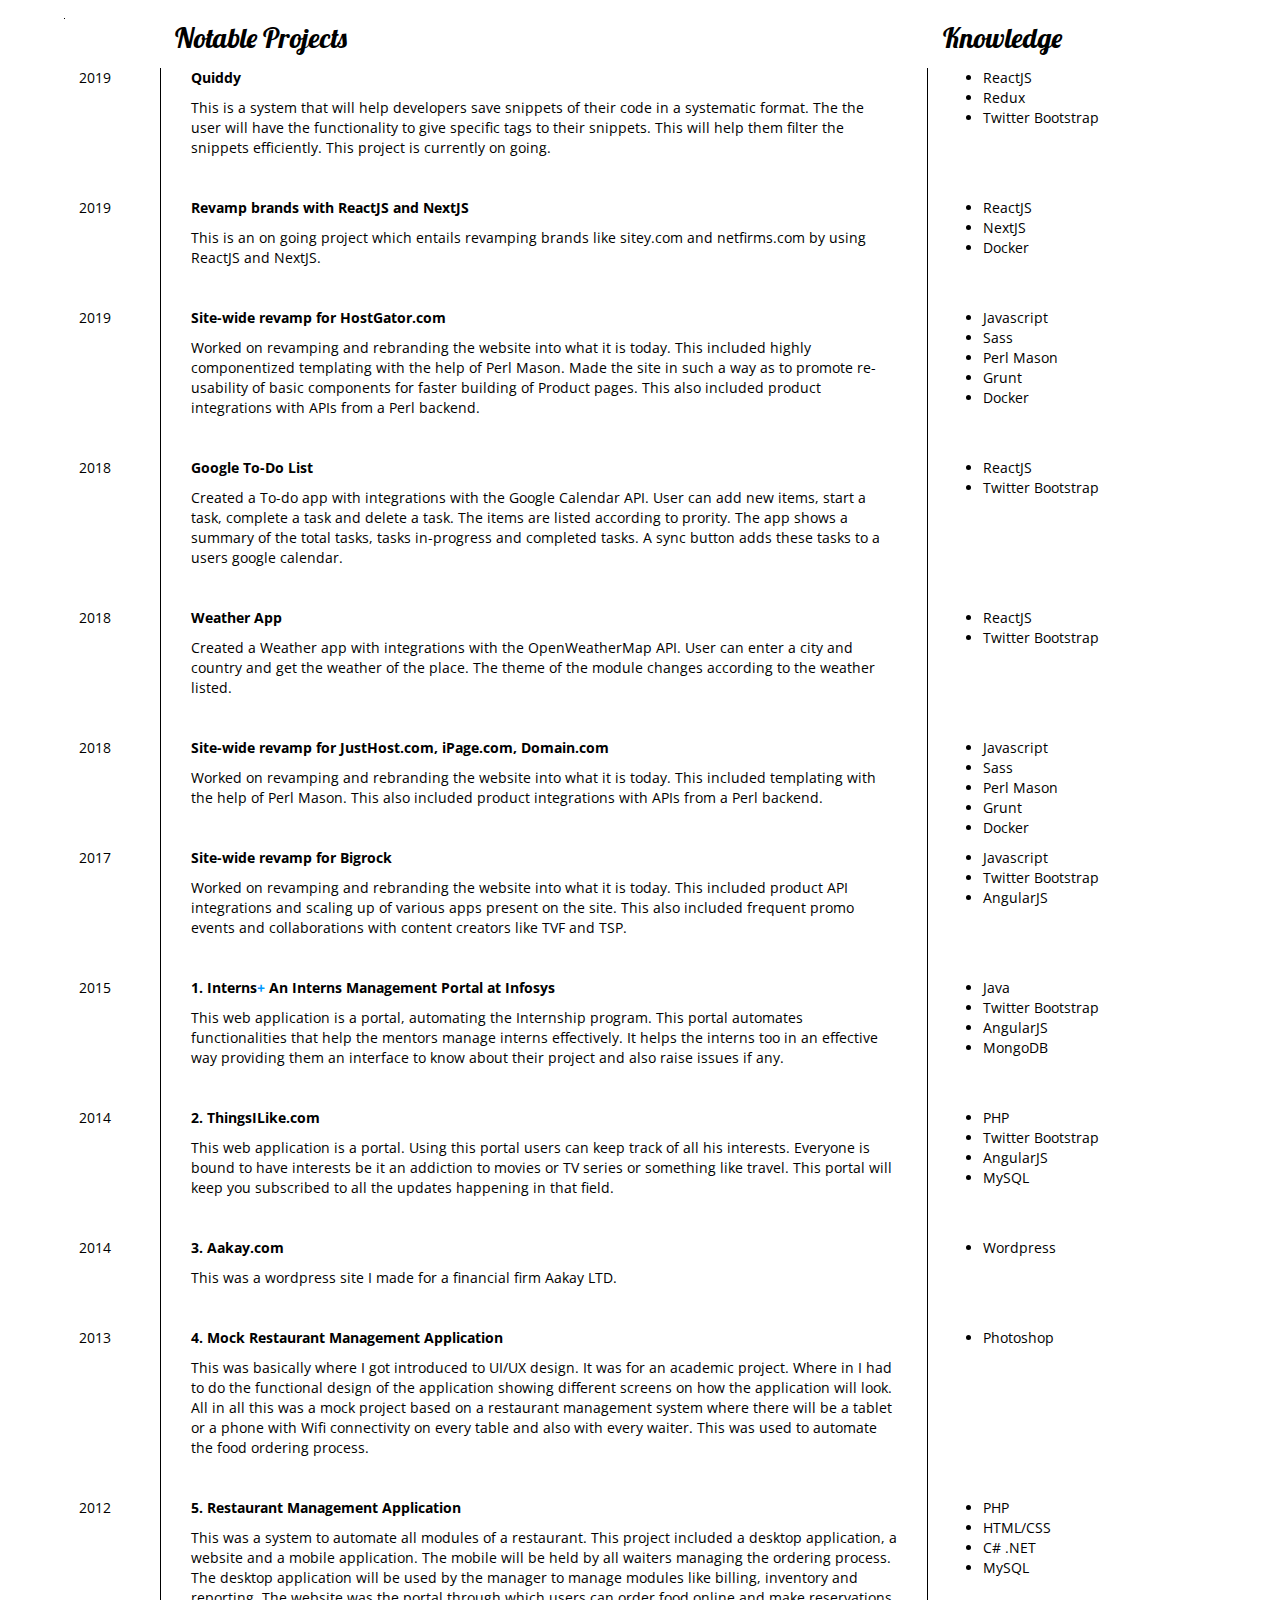
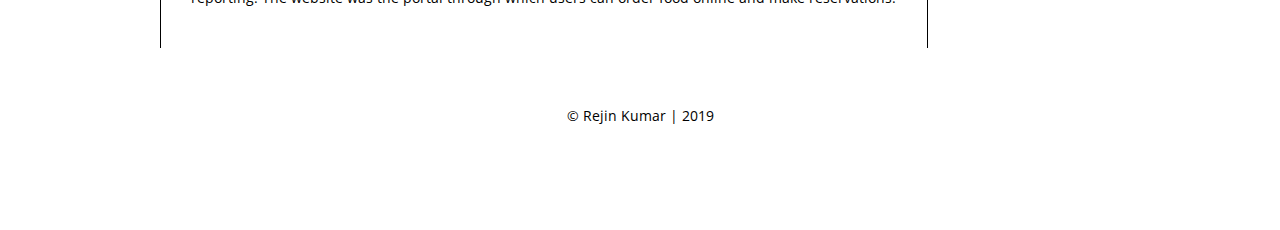
==== commit 24543116: "Updates" ====
--- a/index.html
+++ b/index.html
@@ -438,8 +438,8 @@
         <div class="col-lg-12">
             <p><Strong>Quiddy</Strong></p>
             <p>
-                This is system that will help developers save snippets of their code in a systematic format.
-                The the user will have the functionality to give specific tags to their snippets. This will help them filter the snippets effeciently.
+                This is a system that will help developers save snippets of their code in a systematic format.
+                The the user will have the functionality to give specific tags to their snippets. This will help them filter the snippets efficiently.
                 This project is currently on going.
             </p>
         </div>
